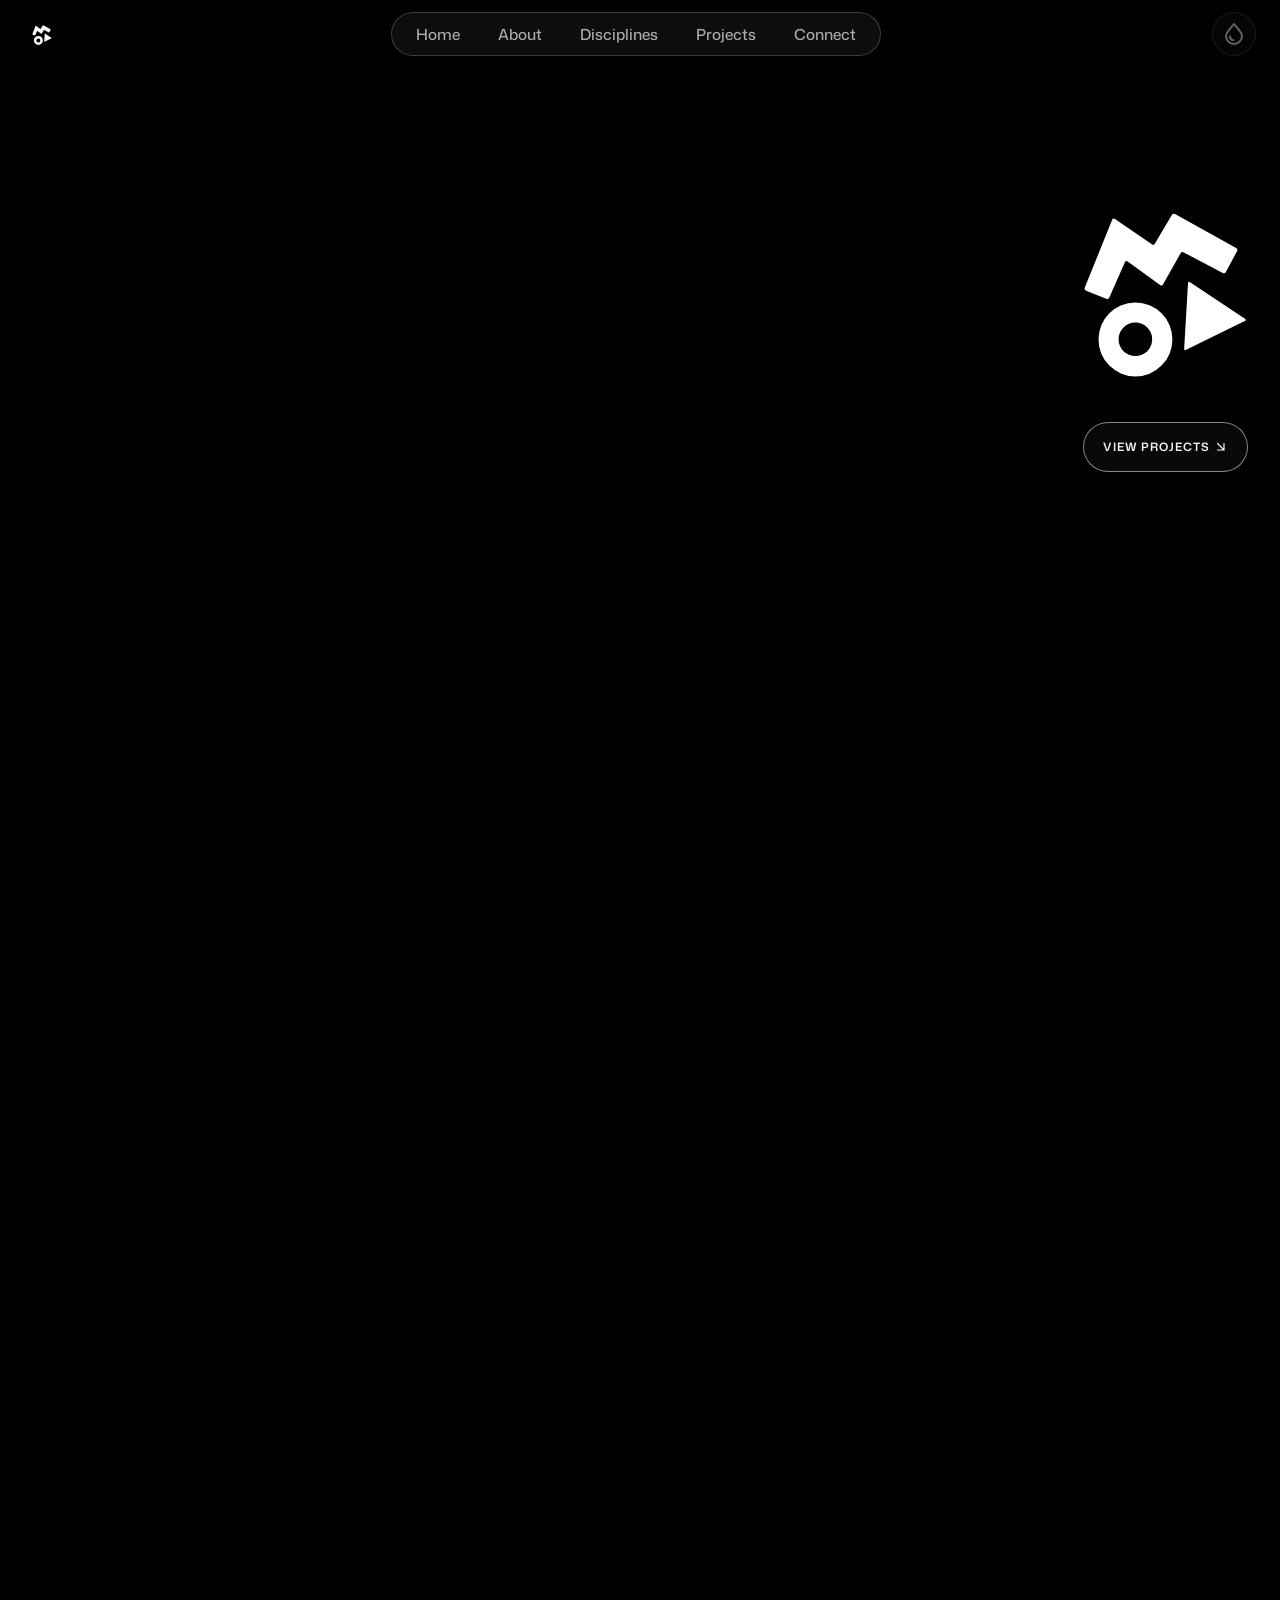
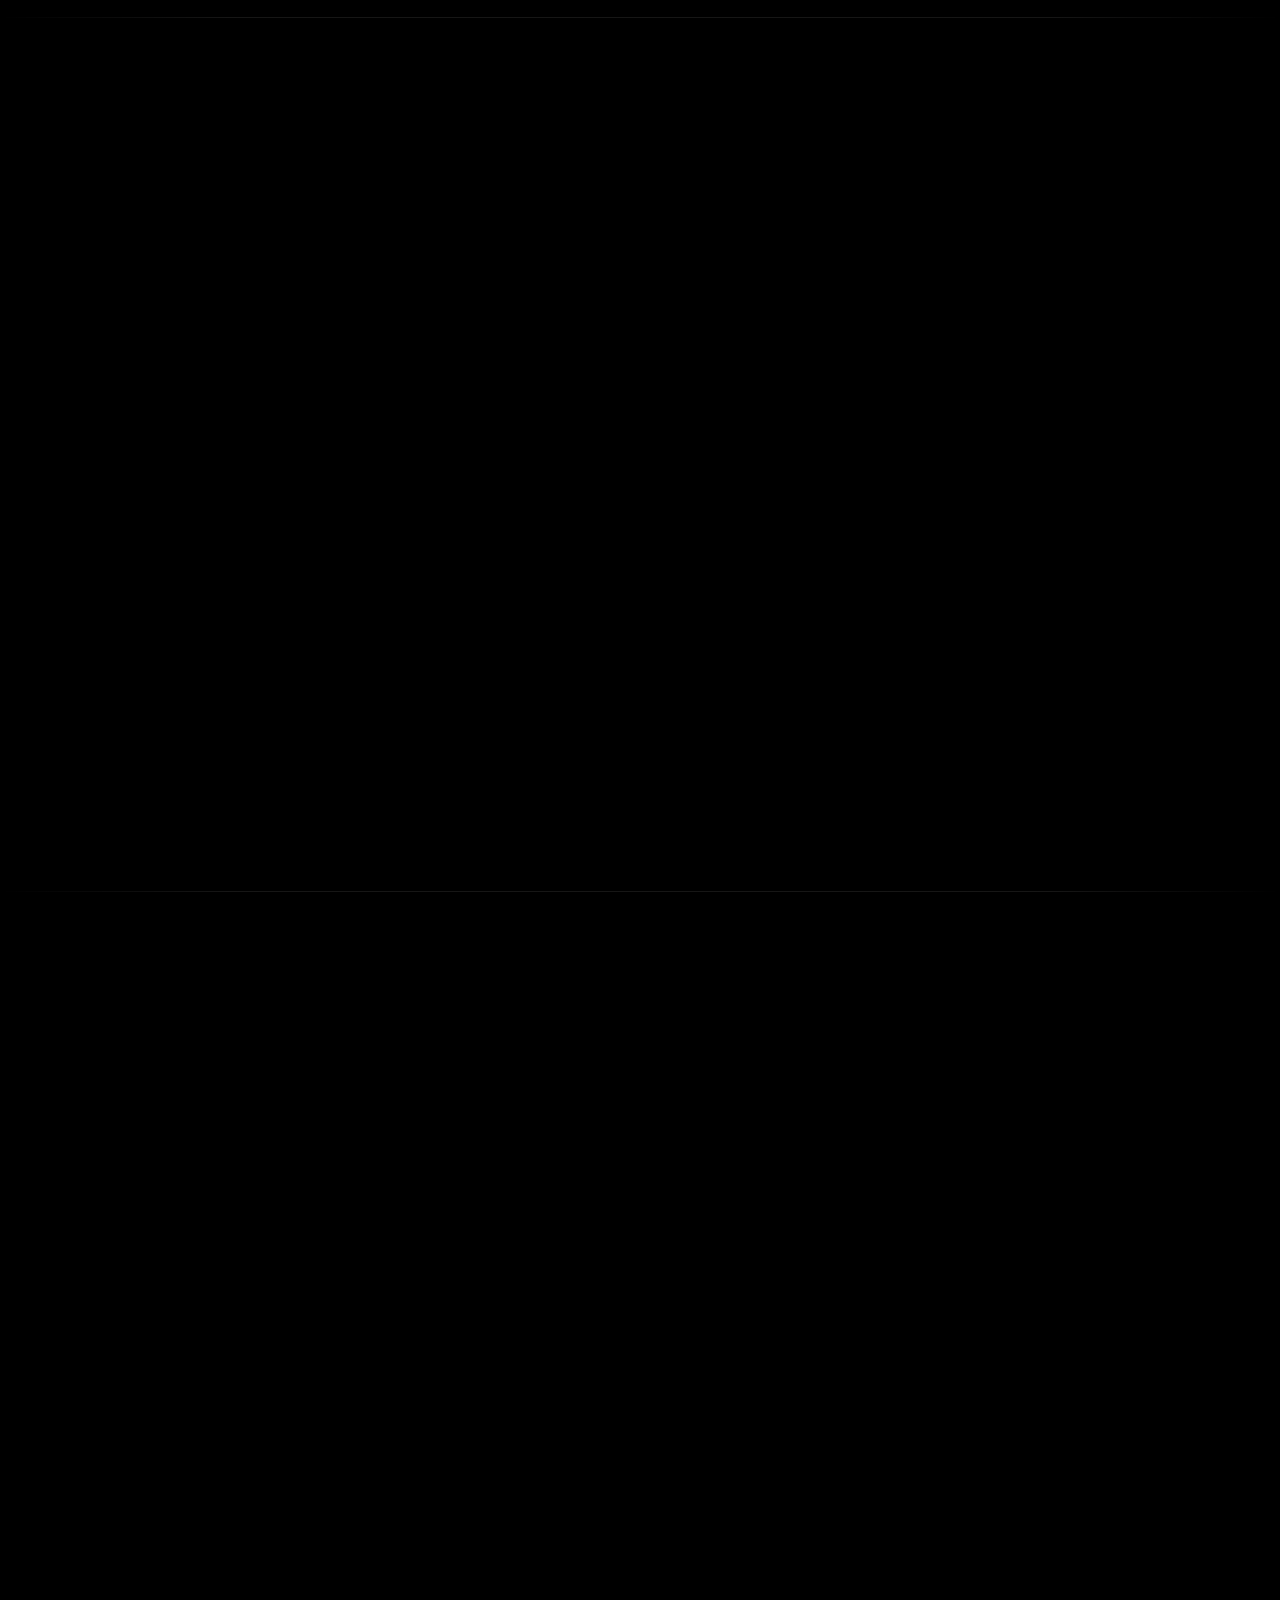
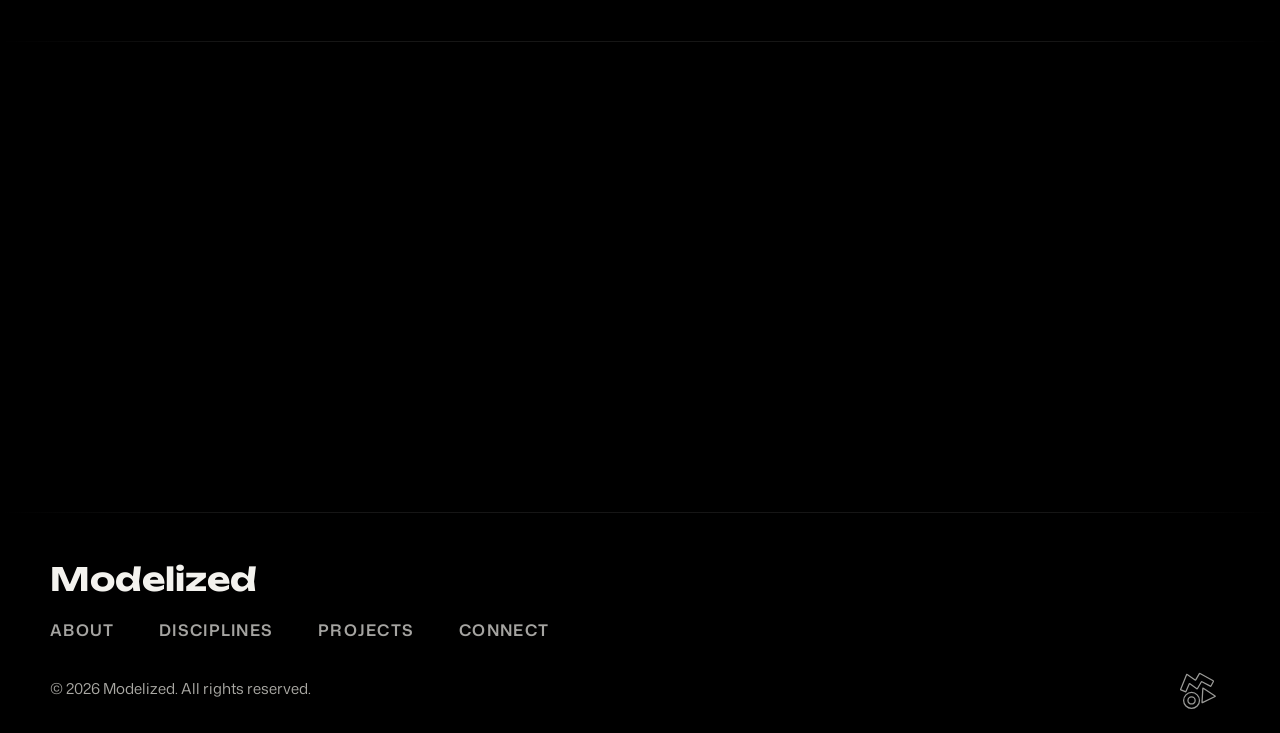
==== docs/index.html @ 6b8f40c3 "Unify glyph synthesis fill and halo into one continuous bloom" ====
<!DOCTYPE html>
<html lang="en">
<head>
  <meta charset="utf-8">
  <meta name="viewport" content="width=device-width, initial-scale=1, viewport-fit=cover">
  <title>Modelized</title>

  <link rel="preconnect" href="https://fonts.googleapis.com">
  <link rel="preconnect" href="https://fonts.gstatic.com" crossorigin>
  <link href="https://fonts.googleapis.com/css2?family=Anybody:wdth,wght@50..150,100..900&amp;family=Mona+Sans:wght@400;500;600;700&amp;family=Rock+Salt&amp;family=Unbounded:wght@500;700;800&amp;display=swap" rel="stylesheet">
  <link rel="stylesheet" href="assets/css/style.css?v=20261008k">
  <link rel="stylesheet" href="assets/css/components/sections.css?v=20261003h">
  <link rel="stylesheet" href="assets/css/components/typography.css?v=20261007e">
  <link rel="stylesheet" href="assets/css/components/glyph-story.css?v=20261012d">
  <link rel="stylesheet" href="assets/css/components/hero-material.css?v=20261007e">
  <link rel="stylesheet" href="assets/css/components/texture-control.css?v=20261012d">

  <link rel="icon" type="image/svg+xml" sizes="any" href="favicon.svg?v=20260828a">
  <link rel="icon" sizes="192x192" href="android-chrome-192x192.png">
  <link rel="icon" sizes="512x512" href="android-chrome-512x512.png">
  <link rel="apple-touch-icon" href="apple-touch-icon.png">
  <link rel="mask-icon" href="pinned-tab.svg?v=20260828a" color="#000000">

  <meta name="theme-color" content="#000000">
  <meta name="color-scheme" content="dark">
  <meta name="apple-mobile-web-app-status-bar-style" content="black-translucent">

  <meta property="og:type" content="website">
  <meta property="og:site_name" content="Modelized">
  <meta property="og:title" content="Modelized">
  <meta property="og:description" content="Shape the Unseen.">
  <meta property="og:url" content="https://modelized.github.io/">

  <script>document.documentElement.classList.add('js', 'site-boot-pending');</script>
</head>
<body class="page-home" data-base=".">
  <div class="site-loader" data-site-loader aria-hidden="true">
    <div class="site-loader__content" role="status" aria-label="Loading Modelized">
      <svg class="site-loader__logo" viewBox="0 0 512 512" aria-hidden="true" focusable="false">
        <g fill="currentColor">
          <path d="M359.89 231.47 379.11 195.53Q381 192 377.5 190.06L272.5 131.94Q269 130 266.97 133.45L238.03 182.55Q236 186 232.7 183.74L169.3 140.26Q166 138 164.5 141.71L117.5 258.29Q116 262 119.71 263.5L154.29 277.5Q158 279 159.61 275.34L186.39 214.66Q188 211 191.24 213.35L246.76 253.65Q250 256 251.97 252.52L282.03 199.48Q284 196 287.54 197.86L354.46 233.14Q358 235 359.89 231.47Z" />
          <path d="M392.67 311.79 298.33 249.21Q295 247 294.77 250.99L288.23 363.01Q288 367 291.59 365.24L392.41 315.76Q396 314 392.67 311.79Z" />
          <path fill-rule="evenodd" d="M204.504 283.956a63.484 63.484 0 1 0 0 126.968 63.484 63.484 0 0 0 0-126.968Zm-.118 34.274a28.855 28.855 0 1 1 0 57.71 28.855 28.855 0 0 1 0-57.71Z" />
        </g>
      </svg>
      <span class="stack-loading-spinner site-loader__spinner" aria-hidden="true"></span>
      <button class="site-loader__skip" type="button" data-site-loader-skip aria-label="Skip loading">
        <svg viewBox="0 0 32 32" aria-hidden="true" focusable="false">
          <path d="M8.4 9.15c-.72-.55-1.75-.03-1.75.88v11.94c0 .91 1.03 1.43 1.75.88l6.36-5.12c.55-.44.55-1.28 0-1.72L8.4 9.15Z" />
          <path d="M17.2 9.15c-.72-.55-1.75-.03-1.75.88v11.94c0 .91 1.03 1.43 1.75.88l6.36-5.12c.55-.44.55-1.28 0-1.72L17.2 9.15Z" />
        </svg>
      </button>
    </div>
  </div>
  <div class="nav-menu-blur" aria-hidden="true"></div>
  <header class="site-nav" aria-label="Primary">
    <div class="nav-backdrop" aria-hidden="true"></div>
    <div class="nav-shell">
      <div id="nav-slot"></div>
    </div>
    <div class="mobile-menu-wordmark-wrap" aria-hidden="true">
      <div class="mobile-menu-wordmark" aria-hidden="true">MODELIZED</div>
    </div>
  </header>

  <main id="top" class="page-wrap">
    <section id="hero" class="section hero" data-section="hero">
      <div class="container hero-layout">
        <div class="hero-stage">
          <div class="hero-intro" aria-hidden="true">
            <div class="hero-intro-grid">
              <span class="hero-fit-cell hero-intro-cell hero-intro-cell--shape">
                <span class="hero-fit-word hero-metal hero-metal--papaya">SHAPE</span>
              </span>
              <span class="hero-fit-cell hero-intro-cell hero-intro-cell--the">
                <span class="hero-fit-word hero-metal hero-metal--silver">THE</span>
              </span>
              <span class="hero-fit-cell hero-intro-cell hero-intro-cell--unseen">
                <span class="hero-fit-word hero-metal hero-metal--silver">UNSEEN</span>
              </span>
            </div>
          </div>

          <div class="hero-brand-lockup">
            <h1 class="hero-modelized" aria-label="Modelized">
              <span class="hero-fit-cell hero-modelized-cell hero-modelized-cell--model" aria-hidden="true">
                <span class="hero-fit-word hero-metal hero-metal--papaya">MODE</span>
              </span>
              <span class="hero-fit-cell hero-modelized-cell hero-modelized-cell--ized" aria-hidden="true">
                <span class="hero-fit-word hero-metal hero-metal--papaya">LIZED</span>
              </span>
            </h1>

            <div class="hero-home-side">
              <div class="hero-home-meta-action">
                <p class="hero-home-meta" aria-label="Portfolio">
                  <span class="hero-fit-cell hero-home-meta-cell" aria-hidden="true">
                    <span class="hero-fit-word hero-metal hero-metal--silver">PORTFOLIO</span>
                  </span>
                </p>
                <div class="hero-home-year-action">
                  <span class="hero-fit-cell hero-home-year-cell hero-home-year-cell--mobile" aria-label="2026" data-year-label>
                    <span class="hero-fit-word hero-metal hero-metal--silver" data-year>2026</span>
                  </span>
                  <span class="hero-home-year-stack" aria-label="2026" data-year-label>
                    <span class="hero-fit-cell hero-home-year-part" aria-hidden="true">
                      <span class="hero-fit-word hero-metal hero-metal--silver" data-year-prefix>20</span>
                    </span>
                    <span class="hero-fit-cell hero-home-year-part" aria-hidden="true">
                      <span class="hero-fit-word hero-metal hero-metal--silver" data-year-suffix>26</span>
                    </span>
                  </span>
                  <div class="hero-project-action-stack">
                    <button class="hero-project-logo-frame" type="button" aria-label="Explore the Modelized glyph" aria-controls="glyph-story" aria-expanded="false" disabled>
                      <img class="hero-project-logo" src="assets/img/logo.svg" alt="">
                    </button>
                    <a class="button button--neutral hero-project-link" href="#projects" aria-label="View Projects">
                      <span class="hero-project-link__content">
                        <span class="hero-project-link__label hero-project-link__label--full">View Projects</span>
                        <span class="hero-project-link__label hero-project-link__label--stacked">View<br>Projects</span>
                        <span class="hero-project-link__label hero-project-link__label--compact">View</span>
                        <svg class="hero-project-link__icon" aria-hidden="true" viewBox="0 0 24 24" fill="none">
                          <path d="M7 7 17 17M17 7v10H7" />
                        </svg>
                      </span>
                    </a>
                  </div>
                </div>
              </div>

              <p class="hero-manifesto" aria-label="Shape the unseen">
                <span class="hero-fit-cell hero-manifesto-cell hero-manifesto-cell--shape" aria-hidden="true">
                  <span class="hero-fit-word hero-metal hero-metal--silver">SHAPE</span>
                </span>
                <span class="hero-fit-cell hero-manifesto-cell hero-manifesto-cell--unseen" aria-hidden="true">
                  <span class="hero-fit-word hero-metal hero-metal--silver">THE UNSEEN</span>
                </span>
              </p>
            </div>
          </div>

        </div>
      </div>
    </section>
    <section id="about" class="section about" data-section="about">
      <div class="container">
        <div class="section-head reveal" data-reveal>
          <p class="eyebrow">About</p>
          <h2 class="about-creator-title" aria-label="Jason Lee, The Creator Behind Modelized">
            <span class="about-creator-prefix section-metal section-metal--silver" aria-hidden="true">Jason Lee, The</span>
            <span class="about-creator-roller" aria-hidden="true">
              <span class="about-creator-viewport">
                <span class="about-creator-track">
                  <span class="about-creator-word" data-word="Developer"><span class="about-creator-glyph tagline-script section-metal section-metal--papaya">Developer</span></span>
                  <span class="about-creator-word" data-word="Engineer"><span class="about-creator-glyph tagline-script section-metal section-metal--papaya">Engineer</span></span>
                  <span class="about-creator-word" data-word="Designer"><span class="about-creator-glyph tagline-script section-metal section-metal--papaya">Designer</span></span>
                  <span class="about-creator-word" data-word="Artist"><span class="about-creator-glyph tagline-script section-metal section-metal--papaya">Artist</span></span>
                  <span class="about-creator-word" data-word="Researcher"><span class="about-creator-glyph tagline-script section-metal section-metal--papaya">Researcher</span></span>
                  <span class="about-creator-word about-creator-word--final" data-word="Creator"><span class="about-creator-glyph tagline-script section-metal section-metal--papaya">Creator</span></span>
                </span>
              </span>
            </span>
            <span class="about-creator-suffix section-metal section-metal--silver" aria-hidden="true">Behind Modelized</span>
          </h2>
        </div>
        <div class="about-copy reveal" data-reveal>
          <h3 class="about-copy__title">The most powerful ideas begin formless — I shape them.</h3>
          <p>My work lies in translation, though rarely in just one sense of the word. Signals become information, patterns become systems, and abstract ideas take on forms that can be built or experienced. I am drawn to things that are difficult to see clearly at first. I want to understand what is happening underneath, decide what matters, and shape that understanding into something useful.</p>
          <div class="about-copy__details" id="about-details">
            <section class="about-copy__section">
              <h3 class="about-copy__title">WHAT I STUDY.</h3>
              <p>My current research is centered mainly on biology and computer science. I am especially interested in neural signaling, bioelectrical information, genetics, stem-cell differentiation, tissue regeneration, and the way living systems change under different conditions. What interests me most is the point where those mechanisms can become technology: how biological responses can be measured, how signals produced by the body can be read and used, and how computation can help build systems that support or restore human function. In the long term, I hope to work on biotechnology that connects a precise understanding of the body with technology people can actually use.</p>
            </section>
            <section class="about-copy__section">
              <h3 class="about-copy__title">HOW I USE COMPUTATION.</h3>
              <p>Computer science is both a field I care about on its own and a way of approaching biological questions differently. I built software that analyzes patterns of inheritance from pedigree data. To make it work, I defined the conditions each mode of inheritance had to satisfy within a family. The program narrows the possible genotypes for each person based on family relationships and determines which patterns fit the pedigree. That project reflects a broader instinct in how I work. When information is there but difficult to make sense of, I want to make it clear enough to work with.</p>
            </section>
            <section class="about-copy__section">
              <h3 class="about-copy__title">BEYOND ONE FIELD.</h3>
              <p>But I do not want my work to be defined by two disciplines alone. When a problem takes me beyond what I already know, I would spend the time learning enough of an unfamiliar field to understand the problem properly, then bring that knowledge back into the work. That has led me into product design, artificial intelligence, language, visual art, music, and other areas that may not belong to my main research fields. Each gives me another way to understand and shape an idea.</p>
            </section>
            <section class="about-copy__section">
              <h3 class="about-copy__title">HOW THINGS FEEL.</h3>
              <p>That also changes how I build. I care about whether a system works, but also about how it looks, sounds, feels, and communicates. Visual work has taught me to pay attention to composition, proportion, color, and the relationship between individual elements. Music has taught me to listen for structure, rhythm, tone, and the way small changes can redirect an entire piece. Those instincts carry into the interfaces and products I design just as much as they do into creative work.</p>
            </section>
            <section class="about-copy__section">
              <h3 class="about-copy__title">TECHNOLOGY &amp; CONTROL.</h3>
              <p>I also care about how technology becomes part of everyday life. In my work on generative AI and privacy, I have thought about where convenience should end and unnecessary disclosure begins, and how much control people should keep over their own information. I am interested in systems that leave that control with the user: processing locally when possible, using the cloud selectively when necessary, and sharing only what a task actually requires.</p>
            </section>
            <section class="about-copy__section">
              <h3 class="about-copy__title">HOW I WORK.</h3>
              <p>I tend to learn by staying with a problem: building, testing, revising, and returning to the parts that still do not make sense. I value depth in a field, but I also value the flexibility to move across fields. Sometimes the better answer is somewhere beyond what I already know, and I am willing to go learn enough to find it. Modelized is a record of that process — the work I have completed, the questions I am still pursuing, and the ideas I have yet to shape.</p>
            </section>
          </div>
          <button class="button button--neutral about-copy__toggle" type="button" aria-expanded="false" aria-controls="about-details" hidden>
            <span data-about-toggle-label>Show more</span>
            <svg viewBox="0 0 24 24" aria-hidden="true" focusable="false"><path d="m6 9 6 6 6-6"></path></svg>
          </button>
        </div>
      </div>
    </section>

    <section id="disciplines" class="section disciplines" data-section="disciplines">
      <div class="container">
        <div class="section-head reveal" data-reveal>
          <p class="eyebrow">Disciplines</p>
          <h2><span class="tagline-script section-metal section-metal--papaya">Smooth Operator</span> <span class="section-metal section-metal--silver">Across The Entire Stack</span></h2>
        </div>

        <div class="discipline-stack-shell reveal" data-reveal>
          <div class="discipline-stack-bleed">
            <div class="stack-loading-overlay" aria-hidden="true">
              <div class="stack-loading-spinner"></div>
            </div>
            <div class="discipline-stack-stage">
              <div id="discipline-stack" class="discipline-stack-viewport" aria-live="polite" aria-label="Core disciplines cards"></div>
            </div>
          </div>
        </div>
      </div>
    </section>

    <template id="discipline-card-template">
      <article class="discipline-stack-card" aria-hidden="true">
        <div class="discipline-stack-card__surface">
          <div class="discipline-stack-card__layout">
            <div class="discipline-stack-card__header">
              <h3 class="discipline-stack-card__title"></h3>
            </div>
            <p class="discipline-stack-card__body"></p>
            <div class="discipline-stack-card__arsenal" hidden></div>
          </div>
        </div>
      </article>
    </template>

    <section id="projects" class="section projects" data-section="projects">
      <div class="container">
        <div class="section-head reveal" data-reveal>
          <p class="eyebrow">Projects</p>
          <h2><span class="tagline-script section-metal section-metal--papaya">Live</span> <span class="section-metal section-metal--silver">Modules</span></h2>
        </div>

        <div class="discipline-stack-shell project-stack-shell reveal" data-reveal>
          <div class="discipline-stack-bleed">
            <div class="stack-loading-overlay" aria-hidden="true">
              <div class="stack-loading-spinner"></div>
            </div>
            <div class="discipline-stack-stage project-stack-stage">
              <div id="project-stack" class="discipline-stack-viewport project-stack-viewport" aria-live="polite" aria-label="Current project cards"></div>
            </div>
          </div>
        </div>
      </div>
    </section>

    <template id="project-card-template">
      <article class="discipline-stack-card project-stack-card" aria-hidden="true">
        <div class="discipline-stack-card__surface project-stack-card__surface">
          <div class="project-stack-card__layout">
            <div class="project-stack-card__content">
              <div class="discipline-stack-card__header project-stack-card__header">
                <div class="project-stack-card__header-row">
                  <div class="project-stack-card__heading">
                    <img class="project-stack-card__icon" src="" alt="" loading="lazy" decoding="async" hidden>
                    <div class="project-stack-card__name">
                      <h3 class="discipline-stack-card__title project-stack-card__title"></h3>
                      <span class="project-stack-card__year"></span>
                    </div>
                  </div>
                  <a class="project-stack-card__link" href="#" target="_blank" rel="noopener noreferrer" aria-label="Open project" hidden>
                    <svg viewBox="0 0 24 24" aria-hidden="true" focusable="false">
                      <path d="M14 5h5v5"></path>
                      <path d="M10 14 19 5"></path>
                      <path d="M19 14v3a2 2 0 0 1-2 2H7a2 2 0 0 1-2-2V7a2 2 0 0 1 2-2h3"></path>
                    </svg>
                  </a>
                </div>
              </div>
              <p class="discipline-stack-card__body project-stack-card__body"></p>
              <div class="discipline-stack-card__arsenal project-stack-card__categories" hidden></div>
            </div>
            <div class="project-stack-card__media" hidden>
              <img class="project-stack-card__image" src="" alt="" loading="lazy" decoding="async">
            </div>
          </div>
        </div>
      </article>
    </template>

    <section id="connect" class="section connect" data-section="connect">
      <div class="container">
        <div class="section-head reveal" data-reveal>
          <p class="eyebrow">Connect</p>
          <h2><span class="section-metal section-metal--silver">A</span> <span class="tagline-script section-metal section-metal--papaya">Closer Look</span> <span class="section-metal section-metal--silver">At The Path</span></h2>
        </div>
        <div class="connect-grid reveal" data-reveal>
          <a class="connect-card" href="https://www.discord.com/users/708494927096578119" target="_blank" rel="noopener noreferrer" aria-label="Open Discord profile">
            <span class="connect-card__icon" aria-hidden="true">
              <img src="https://cdn.jsdelivr.net/npm/simple-icons@v11/icons/discord.svg" alt="" loading="lazy" decoding="async" referrerpolicy="no-referrer">
            </span>
            <span class="connect-card__copy">
              <span class="connect-card__title">Discord</span>
              <span class="connect-card__meta">Get in touch or drop a message.</span>
            </span>
          </a>
          <a class="connect-card" href="https://github.com/Modelized" target="_blank" rel="noopener noreferrer" aria-label="Open GitHub profile">
            <span class="connect-card__icon" aria-hidden="true">
              <img src="https://cdn.jsdelivr.net/npm/simple-icons@v11/icons/github.svg" alt="" loading="lazy" decoding="async" referrerpolicy="no-referrer">
            </span>
            <span class="connect-card__copy">
              <span class="connect-card__title">GitHub</span>
              <span class="connect-card__meta">Behind the scenes of every project.</span>
            </span>
          </a>
        </div>
      </div>
    </section>
  </main>

  <div class="glyph-story" id="glyph-story" role="dialog" aria-modal="true" aria-labelledby="glyph-story-title" aria-hidden="true" tabindex="-1" hidden inert>
    <button class="glyph-story__control" type="button" data-glyph-control aria-label="Close glyph story">
      <svg class="glyph-story__control-icon" viewBox="0 0 32 32" aria-hidden="true">
        <path class="glyph-story__control-close" d="M6.5 6.5 25.5 25.5M25.5 6.5 6.5 25.5" />
        <path class="glyph-story__control-back" d="M13.8 9.4 7.2 16l6.6 6.6M7.8 16h18" />
      </svg>
    </button>

    <div class="glyph-story__stage">
      <div class="glyph-story__visual" data-glyph-visual>

        <div class="glyph-story__rail" data-glyph-rail aria-label="Modelized glyph pieces">
          <div class="glyph-story__mark" data-glyph-mark>
            <button class="glyph-piece glyph-piece--m" type="button" data-glyph-piece="m" aria-label="Explore M, The Formless" aria-pressed="false">
              <span class="glyph-piece__motion">
                <span class="glyph-piece__float">
                  <span class="glyph-piece__form">
                    <span class="glyph-piece__glow" aria-hidden="true">
                      <svg viewBox="108 122 281 165" focusable="false"><path class="glyph-piece__outline" d="M359.89 231.47 379.11 195.53Q381 192 377.5 190.06L272.5 131.94Q269 130 266.97 133.45L238.03 182.55Q236 186 232.7 183.74L169.3 140.26Q166 138 164.5 141.71L117.5 258.29Q116 262 119.71 263.5L154.29 277.5Q158 279 159.61 275.34L186.39 214.66Q188 211 191.24 213.35L246.76 253.65Q250 256 251.97 252.52L282.03 199.48Q284 196 287.54 197.86L354.46 233.14Q358 235 359.89 231.47Z" /></svg>
                    </span>
                    <svg class="glyph-piece__art" viewBox="108 122 281 165" aria-hidden="true" focusable="false">
                      <path class="glyph-piece__fill" d="M359.89 231.47 379.11 195.53Q381 192 377.5 190.06L272.5 131.94Q269 130 266.97 133.45L238.03 182.55Q236 186 232.7 183.74L169.3 140.26Q166 138 164.5 141.71L117.5 258.29Q116 262 119.71 263.5L154.29 277.5Q158 279 159.61 275.34L186.39 214.66Q188 211 191.24 213.35L246.76 253.65Q250 256 251.97 252.52L282.03 199.48Q284 196 287.54 197.86L354.46 233.14Q358 235 359.89 231.47Z" />
                      <path class="glyph-piece__outline" d="M359.89 231.47 379.11 195.53Q381 192 377.5 190.06L272.5 131.94Q269 130 266.97 133.45L238.03 182.55Q236 186 232.7 183.74L169.3 140.26Q166 138 164.5 141.71L117.5 258.29Q116 262 119.71 263.5L154.29 277.5Q158 279 159.61 275.34L186.39 214.66Q188 211 191.24 213.35L246.76 253.65Q250 256 251.97 252.52L282.03 199.48Q284 196 287.54 197.86L354.46 233.14Q358 235 359.89 231.47Z" />
                    </svg>
                  </span>
                </span>
              </span>
            </button>

            <button class="glyph-piece glyph-piece--o" type="button" data-glyph-piece="o" aria-label="Explore O, The Aperture" aria-pressed="false">
              <span class="glyph-piece__motion">
                <span class="glyph-piece__float">
                  <span class="glyph-piece__form">
                    <span class="glyph-piece__glow" aria-hidden="true">
                      <svg viewBox="133 276 143 143" focusable="false">
                        <path class="glyph-piece__outline" d="M204.504 283.956a63.484 63.484 0 1 0 0 126.968 63.484 63.484 0 0 0 0-126.968Z" />
                        <path class="glyph-piece__outline" d="M204.386 318.23a28.855 28.855 0 1 1 0 57.71 28.855 28.855 0 0 1 0-57.71Z" />
                      </svg>
                    </span>
                    <svg class="glyph-piece__art" viewBox="133 276 143 143" aria-hidden="true" focusable="false">
                      <path class="glyph-piece__fill" fill-rule="evenodd" d="M204.504 283.956a63.484 63.484 0 1 0 0 126.968 63.484 63.484 0 0 0 0-126.968Zm-.118 34.274a28.855 28.855 0 1 1 0 57.71 28.855 28.855 0 0 1 0-57.71Z" />
                      <path class="glyph-piece__outline" d="M204.504 283.956a63.484 63.484 0 1 0 0 126.968 63.484 63.484 0 0 0 0-126.968Z" />
                      <path class="glyph-piece__outline" d="M204.386 318.23a28.855 28.855 0 1 1 0 57.71 28.855 28.855 0 0 1 0-57.71Z" />
                    </svg>
                  </span>
                </span>
              </span>
            </button>

            <button class="glyph-piece glyph-piece--d" type="button" data-glyph-piece="d" aria-label="Explore D, The Structure" aria-pressed="false">
              <span class="glyph-piece__motion">
                <span class="glyph-piece__float">
                  <span class="glyph-piece__form">
                    <span class="glyph-piece__glow" aria-hidden="true">
                      <svg viewBox="280 240 120 132" focusable="false"><path class="glyph-piece__outline" d="M392.67 311.79 298.33 249.21Q295 247 294.77 250.99L288.23 363.01Q288 367 291.59 365.24L392.41 315.76Q396 314 392.67 311.79Z" /></svg>
                    </span>
                    <svg class="glyph-piece__art" viewBox="280 240 120 132" aria-hidden="true" focusable="false">
                      <path class="glyph-piece__fill" d="M392.67 311.79 298.33 249.21Q295 247 294.77 250.99L288.23 363.01Q288 367 291.59 365.24L392.41 315.76Q396 314 392.67 311.79Z" />
                      <path class="glyph-piece__outline" d="M392.67 311.79 298.33 249.21Q295 247 294.77 250.99L288.23 363.01Q288 367 291.59 365.24L392.41 315.76Q396 314 392.67 311.79Z" />
                    </svg>
                  </span>
                </span>
              </span>
            </button>
          </div>
        </div>

        <button class="glyph-story__edge glyph-story__edge--previous" type="button" data-glyph-previous aria-label="Previous glyph element"></button>
        <button class="glyph-story__edge glyph-story__edge--next" type="button" data-glyph-next aria-label="Next glyph element"></button>
      </div>

      <div class="glyph-story__copy">
        <header class="glyph-story__header">
          <p class="glyph-story__eyebrow">About the Logo</p>
          <h2 id="glyph-story-title">Anatomy of the Modelized Glyph</h2>
        </header>

        <div class="glyph-story__details" aria-live="polite">
          <div class="glyph-story__panel-deck">
            <article class="glyph-story__panel" data-glyph-panel="m" aria-hidden="true">
              <h3><span>The</span><span>Formless</span></h3>
              <p>Every idea begins without a fixed shape.<br>It’s a raw possibility before a direction is chosen.</p>
            </article>
            <article class="glyph-story__panel" data-glyph-panel="o" aria-hidden="true">
              <h3><span>The</span><span>Aperture</span></h3>
              <p>Focus narrows possibility into direction.<br>What matters begins to take shape.</p>
            </article>
            <article class="glyph-story__panel" data-glyph-panel="d" aria-hidden="true">
              <h3><span>The</span><span>Structure</span></h3>
              <p>Direction becomes form through iteration.<br>What was unseen becomes something that can be built.</p>
            </article>
          </div>

          <div class="glyph-story__progress" aria-label="Exploration progress">
            <span data-glyph-progress="m" aria-label="The Formless not explored"></span>
            <span data-glyph-progress="o" aria-label="The Aperture not explored"></span>
            <span data-glyph-progress="d" aria-label="The Structure not explored"></span>
          </div>
          <div class="glyph-story__finish-slot">
            <button class="button glyph-story__finish" type="button" data-glyph-finish>Finish Exploring</button>
          </div>
        </div>

        <section class="glyph-story__epilogue" aria-hidden="true">
          <p class="glyph-story__epilogue-index">One Whole</p>
          <h3>The Modelized Glyph</h3>
          <p>Three distinct parts form one whole. Together, they carry an idea from possibility through focus into form. The glyph turns that process into a single mark. It visually expresses the principle behind Modelized: The most powerful ideas begin formless — I shape them.</p>
          <button class="button glyph-story__close" type="button" data-glyph-close>Close</button>
        </section>
      </div>
    </div>
  </div>

  <div id="footer-slot"></div>

  <script type="module" src="assets/js/shell.js?v=20261012d"></script>
  <script type="module" src="assets/js/glyph-story.js?v=20261012d"></script>
</body>
</html>
---- docs/assets/css/style.css ----
/* Base */
:root {
  --container: 1180px;
  --text: #f3f2ee;
  --muted: #aaa9a4;
  --line: rgba(243, 242, 238, 0.1);
  --button-outline-color: rgba(243, 242, 238, 0.54);

  --nav-pill-height-mobile: 56px;
  --nav-pill-height-desktop: 44px;
  --nav-icon-size: var(--nav-pill-height-desktop);
  --nav-shadow: 0 0 28px -14px rgba(0, 0, 0, 0.24);
  --nav-surface: rgba(24, 24, 27, 0.54);
  --nav-border: #ffffff33;
  --nav-text: rgba(232, 233, 236, 1);
  --nav-text-dim: rgba(232, 233, 236, 0.72);
  --nav-press-bg: rgba(255, 255, 255, 0.06);

  --menu-thumb-bg-default: rgba(255, 255, 255, 0.16);
  --menu-thumb-bg-press: rgba(255, 255, 255, 0.24);
  --accent-orange: #ff9d4d;
  --card-surface: #050505;
  --card-edge: rgba(243, 242, 238, 0.2);
  --card-accent-soft: rgba(255, 159, 85, 0.11);
  --card-hover-scale: 1.016;
  --card-hover-duration: 620ms;
  --card-accent-duration: 460ms;
  --card-hover-ease: cubic-bezier(0.16, 1, 0.3, 1);
  --card-outline-width: 1px;
  --card-black-metal-gradient: linear-gradient(
    90deg,
    #020202 0%,
    #050505 15%,
    #0b0b0b 30%,
    #050505 44%,
    #010101 57%,
    #070707 71%,
    #0d0d0d 86%,
    #020202 100%
  );
  --nav-backdrop: linear-gradient(
    to bottom,
    rgba(0, 0, 0, 0.46) 0%,
    rgba(0, 0, 0, 0.28) 55%,
    rgba(0, 0, 0, 0) 100%
  );
  --nav-backdrop-h-mobile: calc(
    env(safe-area-inset-top, 0px) + 12px + var(--nav-pill-height-mobile) + 18px
  );
  --nav-backdrop-h-desktop: calc(
    env(safe-area-inset-top, 0px) + 12px + var(--nav-pill-height-desktop) + 18px
  );
  --heading-font: "Unbounded", "Arial", sans-serif;
  --body-font: "Mona Sans", "Segoe UI", sans-serif;
  --mobile-row-inline: clamp(52px, 11.8vw, 60px);
  --mobile-menu-inline: clamp(36px, 8.4vw, 46px);
  --page-inline-gutter: clamp(2.4rem, 5vw, 6rem);
  --page-top-offset: calc(
    env(safe-area-inset-top, 0px) + 12px + var(--nav-pill-height-desktop) + 28px
  );
}

* {
  box-sizing: border-box;
}

html {
  scroll-behavior: smooth;
  -webkit-text-size-adjust: 100%;
  background: #000000;
  color-scheme: dark;
}

body {
  margin: 0;
  min-height: 100vh;
  min-height: 100svh;
  padding: 0;
  position: relative;
  font-family: var(--body-font);
  color: var(--text);
  background: #000000;
  overflow-x: hidden;
}

body.no-scroll {
  overflow: hidden;
}

html.site-boot-pending body {
  overflow: hidden;
}

html.site-boot-pending .nav-menu-blur,
html.site-boot-pending .site-nav,
html.site-boot-pending .page-wrap,
html.site-boot-pending #footer-slot {
  opacity: 0 !important;
  pointer-events: none !important;
}

.site-loader {
  position: fixed;
  inset: 0;
  z-index: 2000;
  display: grid;
  place-items: center;
  min-height: 100vh;
  min-height: 100svh;
  padding: max(env(safe-area-inset-top, 0px), 1.5rem) max(env(safe-area-inset-right, 0px), 1.5rem)
    max(env(safe-area-inset-bottom, 0px), 1.5rem) max(env(safe-area-inset-left, 0px), 1.5rem);
  color: var(--text);
  background: transparent;
  opacity: 0;
  visibility: hidden;
  pointer-events: none;
  transition:
    opacity 420ms cubic-bezier(0.22, 1, 0.36, 1),
    visibility 0s linear 420ms;
}

html.site-loader-visible .site-loader {
  opacity: 1;
  visibility: visible;
  transition-delay: 0s, 0s;
}

html.site-loader-releasing .site-loader {
  opacity: 0;
}

.site-loader__content {
  position: relative;
  display: flex;
  flex-direction: column;
  align-items: center;
  justify-content: center;
  gap: clamp(0.82rem, 2.4vw, 1.1rem);
}

.site-loader__logo {
  display: block;
  width: clamp(3.5rem, 8vw, 4.35rem);
  height: auto;
  overflow: visible;
}

.site-loader__spinner.stack-loading-spinner {
  width: clamp(1.55rem, 3.4vw, 1.9rem);
  -webkit-mask: radial-gradient(farthest-side, transparent calc(100% - 3px), #000 calc(100% - 2px));
  mask: radial-gradient(farthest-side, transparent calc(100% - 3px), #000 calc(100% - 2px));
}

.site-loader__skip {
  position: fixed;
  top: auto;
  bottom: max(calc(env(safe-area-inset-bottom, 0px) + 1.75rem), 6vh);
  bottom: max(calc(env(safe-area-inset-bottom, 0px) + 1.75rem), 6svh);
  left: 50%;
  display: grid;
  place-items: center;
  width: clamp(2.2rem, 4.4vw, 2.5rem);
  aspect-ratio: 1;
  padding: 0;
  border: 1.5px solid rgba(243, 242, 238, 0.58);
  border-radius: 999px;
  color: rgba(243, 242, 238, 0.72);
  background: rgba(255, 255, 255, 0.025);
  opacity: 0;
  visibility: hidden;
  pointer-events: none;
  transform: translate(-50%, 7px);
  transition:
    opacity 440ms cubic-bezier(0.22, 1, 0.36, 1),
    transform 560ms cubic-bezier(0.22, 1, 0.36, 1),
    color 220ms ease,
    border-color 220ms ease,
    background-color 220ms ease,
    visibility 0s linear 440ms;
  -webkit-tap-highlight-color: transparent;
}

html.site-loader-skippable .site-loader__skip {
  opacity: 0.78;
  visibility: visible;
  pointer-events: auto;
  transform: translate(-50%, 0);
  transition-delay: 0s;
}

.site-loader__skip svg {
  width: clamp(1.42rem, 2.9vw, 1.62rem);
  height: clamp(1.42rem, 2.9vw, 1.62rem);
  overflow: visible;
  transform: translateX(0.65px);
}

.site-loader__skip path {
  fill: currentColor;
}

@media (hover: hover) and (pointer: fine) {
  .site-loader__skip:hover {
    color: rgba(255, 255, 255, 0.96);
    border-color: rgba(255, 255, 255, 0.9);
    background: rgba(255, 255, 255, 0.09);
  }
}

.site-loader__skip:active {
  color: rgba(255, 255, 255, 0.92);
  border-color: rgba(255, 255, 255, 0.86);
  background: rgba(255, 255, 255, 0.13);
  transform: translate(-50%, 0) scale(0.94);
}

a {
  color: inherit;
}

.page-wrap,
.site-footer {
  position: relative;
  z-index: 1;
}

.site-nav {
  transition:
    opacity 920ms cubic-bezier(0.22, 1, 0.36, 1),
    transform 1080ms cubic-bezier(0.16, 1, 0.3, 1);
  position: relative;
  inset: auto;
  z-index: 900;
  pointer-events: none;
}

.site-nav > * {
  pointer-events: auto;
}

/* Nav backdrop */
.nav-backdrop {
  position: fixed;
  top: 0;
  left: 0;
  right: 0;
  height: var(--nav-backdrop-h-mobile);
  background: var(--nav-backdrop);
  z-index: 1;
  pointer-events: none;
  opacity: 0;
  transition: opacity 0.22s ease;
  will-change: opacity;
  transform: translateZ(0);
  -webkit-transform: translateZ(0);
}

@media (width > 900px) {
  .nav-backdrop {
    height: var(--nav-backdrop-h-desktop);
  }
}

.nav-backdrop.is-visible {
  opacity: 1;
}

.nav-shell {
  position: relative;
  z-index: 3;
}

.nav-menu-blur {
  display: none;
}

.mobile-menu-wordmark-wrap {
  position: fixed;
  inset: 0;
  z-index: 2;
  pointer-events: none;
}

.mobile-menu-wordmark {
  display: none;
}

.page-wrap {
  padding-top: var(--page-top-offset);
  position: relative;
  z-index: 1;
  animation:
    hero-metal-model-stream var(--metal-duration) linear infinite,
    hero-metal-story-stream var(--metal-duration) linear infinite;
}

.container {
  width: min(var(--container), calc(100% - 3.25rem));
  margin: 0 auto;
}

.section:not(.hero) .container {
  width: min(var(--container), calc(100% - var(--page-inline-gutter)));
}

.section {
  --section-block-space: clamp(4.4rem, 8vw, 7.4rem);
  position: relative;
  z-index: 1;
  padding: var(--section-block-space) 0;
}

.section::before {
  content: "";
  position: absolute;
  left: 0;
  right: 0;
  top: 0;
  height: 1px;
  background: linear-gradient(
    90deg,
    transparent 0%,
    var(--line) 18%,
    var(--line) 82%,
    transparent 100%
  );
  opacity: 0.88;
}

.section:first-child::before {
  content: none;
}

.eyebrow {
  margin: 0;
  font-size: 0.82rem;
  letter-spacing: 0.24em;
  text-transform: uppercase;
  color: var(--muted);
}

.section-head {
  margin-bottom: clamp(1.8rem, 3vw, 3rem);
}

.section-head h2 {
  margin: 0.75rem 0 0;
  max-width: 16ch;
  font-family: var(--heading-font);
  font-size: clamp(1.8rem, 4vw, 3.25rem);
  font-weight: 700;
  line-height: 1.08;
  letter-spacing: 0.01em;
  text-transform: uppercase;
}

.tagline-script {
  --script-visual-shift-y: -0.096em;
  --script-outline-width: clamp(1.1px, 0.045em, 1.6px);
  --script-safe-top: 0px;
  --script-safe-right: 0px;
  --script-safe-bottom: 0px;
  --script-safe-left: 0px;
  --script-safe-top-neg: 0px;
  --script-safe-right-neg: 0px;
  --script-safe-bottom-neg: 0px;
  --script-safe-left-neg: 0px;

  position: relative;
  display: inline-flex;
  align-items: center;
  padding: var(--script-safe-top) var(--script-safe-right) var(--script-safe-bottom)
    var(--script-safe-left);
  margin: var(--script-safe-top-neg) var(--script-safe-right-neg) var(--script-safe-bottom-neg)
    var(--script-safe-left-neg);
  font-family: "Rock Salt", cursive;
  font-size: 0.72em;
  font-weight: 400;
  line-height: 1;
  letter-spacing: 0.01em;
  text-transform: uppercase;
  white-space: nowrap;
  color: var(--accent-script-color);
  -webkit-text-fill-color: var(--accent-script-color);
  -webkit-text-stroke: var(--script-outline-width) var(--accent-script-color);
  paint-order: stroke fill;
  top: var(--script-visual-shift-y);
  overflow: visible;
  vertical-align: baseline;
}

/* Nav */
.nav {
  position: fixed;
  top: calc(env(safe-area-inset-top, 0px) + 12px);
  left: 0;
  right: 0;
  z-index: 1000;
  padding: 0;
  pointer-events: none;
  backface-visibility: hidden;
  -webkit-transform: translateZ(0);
  transform: translateZ(0);
  will-change: transform;
}

@media (hover: none) and (pointer: coarse) and (width > 900px) {
  .nav {
    -webkit-transform: none;
    transform: none;
  }
}

.nav * {
  pointer-events: auto;
}

.nav .container {
  width: auto;
  max-width: none;
}

.nav-inner {
  position: relative;
  z-index: 2;
  isolation: isolate;
}

.row {
  height: var(--nav-pill-height-mobile);
  display: flex;
  align-items: center;
  padding: 0 16px;
  gap: 16px;
  position: relative;
  z-index: 3;
}

@media (width > 900px) {
  .row {
    padding: 0 24px;
  }
}

.brand {
  display: flex;
  align-items: center;
  gap: 10px;
  text-decoration: none;
  color: var(--nav-text);
}

.brand-logo {
  display: none;
  height: clamp(30px, 7.5vw, 36px);
  width: auto;
}

.brand.has-logo .brand-logo {
  display: block;
}

.menu {
  display: flex;
  gap: 14px;
  list-style: none;
  margin: 0 auto;
  padding: 0 var(--menu-pill-pad, 0px);
  font-size: 0.95rem;
  position: relative;
  isolation: isolate;

  --menu-thumb-pad: 6px;
  --menu-thumb-h: 32px;
  --menu-thumb-bg: var(--menu-thumb-bg-default);
}

.nav-right {
  display: flex;
  align-items: center;
  justify-content: flex-end;
  gap: 10px;
}

.nav-texture-control,
.nav-toggle {
  width: var(--nav-icon-size);
  height: var(--nav-icon-size);
  border-radius: 50%;
  border: 1px solid var(--nav-border);
  background: var(--nav-surface);
  backdrop-filter: saturate(170%) blur(18px);
  -webkit-backdrop-filter: saturate(170%) blur(18px);
  box-shadow: var(--nav-shadow);
  color: var(--nav-text);
}

.nav-texture-control {
  position: relative;
  display: inline-flex;
  align-items: center;
  justify-content: center;
  text-decoration: none;
}
.menu a {
  color: var(--nav-text-dim);
  font-weight: 500;
  text-decoration: none;
  padding: 6px 12px;
  border-radius: 12px;
  transition: color 0.18s linear;
}

.menu a.is-current {
  color: var(--nav-text);
}

.menu a.is-target {
  color: var(--nav-text);
}

/* Keep only the current hover target fully opaque. */
@supports selector(.menu:has(a)) {
  .menu:has(a.is-target:not(.is-current)) a.is-current {
    color: var(--nav-text-dim);
  }
}

/* Fallback for browsers without :has */
@supports not selector(.menu:has(a)) {
  @media (hover: hover) and (pointer: fine) {
    .menu:hover a.is-current {
      color: var(--nav-text-dim);
    }

    .menu:hover a.is-current:hover {
      color: var(--nav-text);
    }
  }
}

@media (hover: hover) and (pointer: fine) {
  .menu a:hover {
    color: var(--nav-text);
  }
}

.nav-toggle {
  display: none;
  outline: none;
  border-radius: 50%;
  place-items: center;
  z-index: 2;
}

.nav--open .nav-toggle {
  background: var(--nav-press-bg) !important;
}

.nav-toggle:focus,
.nav-toggle:focus-visible {
  outline: none;
}

.nav-toggle-bar {
  display: block;
  width: 18px;
  height: 2px;
  background: currentColor;
  position: relative;
  border-radius: 2px;
}

.nav-toggle-bar::before,
.nav-toggle-bar::after {
  content: "";
  position: absolute;
  left: 0;
  width: 18px;
  height: 2px;
  background: currentColor;
  border-radius: 2px;
  transition:
    transform 0.35s cubic-bezier(0.22, 1, 0.36, 1),
    opacity 0.2s linear;
}

.nav-toggle-bar::before {
  top: -6px;
}

.nav-toggle-bar::after {
  top: 6px;
}

.sheet {
  display: none;
}

.nav-texture-control:active {
  background: var(--nav-press-bg);
}

/* Desktop / landscape: frosted menu pill + thumb highlight */
@media (width > 900px), (max-width: 900px) and (orientation: landscape) {
  .row {
    height: var(--nav-pill-height-desktop);
  }

  .nav-inner::before {
    content: none;
  }

  .menu {
    height: var(--nav-pill-height-desktop);
    align-items: center;

    --menu-thumb-pad: 6px;
    --menu-thumb-h: 32px;
    --menu-pill-pad: calc(
      var(--menu-thumb-pad) + (var(--nav-pill-height-desktop) - var(--menu-thumb-h)) * 0.5
    );
    padding: 0 var(--menu-pill-pad);

    box-sizing: border-box;
    overflow: hidden;

    border: 1px solid var(--nav-border);
    border-radius: calc(var(--nav-pill-height-desktop) / 2);
    background: var(--nav-surface);
    backdrop-filter: saturate(170%) blur(18px);
    -webkit-backdrop-filter: saturate(170%) blur(18px);
    box-shadow: var(--nav-shadow);
  }

  .menu a.is-current {
    background: transparent;
  }

  .menu::before {
    content: "";
    position: absolute;
    top: 50%;
    left: 0;
    height: var(--menu-thumb-h);
    width: var(--menu-thumb-w, 0px);
    transform: translateY(-50%) translateX(var(--menu-thumb-x, 0px));
    border-radius: calc(var(--menu-thumb-h) / 2);
    background: var(--menu-thumb-bg, var(--menu-thumb-bg-default));
    opacity: var(--menu-thumb-o, 0);
    transition:
      transform 0.45s cubic-bezier(0.22, 1, 0.36, 1),
      width 0.45s cubic-bezier(0.22, 1, 0.36, 1),
      opacity 0.18s linear,
      background-color 0.12s linear;
    pointer-events: none;
    z-index: 0;
  }

  .menu a {
    position: relative;
    z-index: 1;
    background: transparent;
    -webkit-tap-highlight-color: transparent;
  }

  @supports selector(.menu:has(a:active)) {
    .menu:has(a:active) {
      --menu-thumb-bg: var(--menu-thumb-bg-press);
    }
  }

  .menu.thumb-init::before {
    transition: none !important;
  }
}

@media (prefers-reduced-motion: reduce) and (width > 900px),
  (prefers-reduced-motion: reduce) and (max-width: 900px) and (orientation: landscape) {
  .menu::before {
    transition: none !important;
  }
}

/* Mobile portrait nav */
@media (max-width: 900px) and (orientation: portrait) {
  :root {
    --nav-pill-height-mobile: 52px;
    --mobile-row-inline: clamp(14px, 4vw, 16px);
  }

  .nav {
    top: calc(env(safe-area-inset-top, 0px) + 6px);
  }

  .nav-backdrop {
    display: none !important;
  }

  .nav-menu-blur {
    display: block;
    position: absolute;
    top: var(--menu-blur-top, 0px);
    left: 0;
    right: 0;
    height: var(--menu-blur-height, 0px);
    z-index: 2;
    pointer-events: none;
    opacity: 0;
    visibility: hidden;
    background: transparent;
    transition:
      opacity 0.36s cubic-bezier(0.22, 1, 0.36, 1),
      visibility 0s linear 0.36s;
    will-change: opacity;
  }

  body.nav-menu-open .nav-menu-blur {
    opacity: 1;
    visibility: visible;
    transition-delay: 0s, 0s;
  }

  .page-wrap,
  .site-footer {
    transition:
      opacity 0.34s cubic-bezier(0.22, 1, 0.36, 1),
      filter 0.52s cubic-bezier(0.22, 1, 0.36, 1);
  }

  body.nav-menu-open .page-wrap,
  body.nav-menu-open .site-footer {
    opacity: 1;
    filter: blur(16px) saturate(100%) brightness(0.4);
  }

  .desktop {
    display: none;
  }

  .nav-toggle {
    display: grid;
  }

  .nav-inner,
  .sheet,
  .nav .sheet-content {
    border: 0;
    border-radius: 0;
    background: transparent;
    backdrop-filter: none;
    -webkit-backdrop-filter: none;
    box-shadow: none;
    outline: 0;
  }

  .nav-inner {
    margin: 0;
    transition: none;
    overflow: visible;
    isolation: isolate;
    width: 100%;
  }

  .sheet[hidden] {
    display: none !important;
  }

  .sheet {
    display: grid;
    grid-template-rows: 0fr;
    opacity: 0;
    visibility: hidden;
    overflow: visible;
    transition:
      grid-template-rows 0.44s cubic-bezier(0.22, 1, 0.36, 1),
      opacity 0.3s cubic-bezier(0.22, 1, 0.36, 1),
      visibility 0s linear 0.44s;
  }

  .row {
    height: var(--nav-pill-height-mobile);
    display: flex;
    align-items: center;
    padding: 0 var(--mobile-row-inline);
    gap: 10px;
    overflow: visible;
  }

  .brand {
    position: relative;
    z-index: 4;
    display: flex;
    align-items: center;
    transform-origin: left center;
    transition:
      transform 0.62s cubic-bezier(0.22, 1, 0.36, 1),
      opacity 0.28s ease;
  }

  .brand-logo {
    height: 36px;
    transform: translateY(-1px);
  }

  .nav--open .brand {
    transform: translate3d(var(--mobile-brand-shift-x, 0px), var(--mobile-brand-shift-y, 0px), 0)
      scale(1.26);
  }

  .nav-texture-control,
  .nav-toggle {
    width: 40px;
    height: 40px;
    border: none;
    background: transparent;
    box-shadow: none;
    backdrop-filter: none;
    -webkit-backdrop-filter: none;
  }

  .nav-right {
    display: flex;
    align-items: center;
    justify-content: flex-end;
    gap: 8px;
    margin-left: auto;
    position: relative;
    z-index: 5;
  }

  .nav .sheet-content {
    position: relative;
    min-height: 0;
    padding: 0 var(--mobile-menu-inline);
    opacity: 0;
    transform: translate3d(0, -10px, 0);
    visibility: hidden;
    overflow: visible;
    transition:
      transform 0.58s cubic-bezier(0.22, 1, 0.36, 1),
      opacity 0.38s cubic-bezier(0.22, 1, 0.36, 1),
      visibility 0s linear 0.38s;
    will-change: transform, opacity;
  }

  .nav--open .sheet-content,
  body.nav-menu-closing .sheet-content {
    min-height: min(76svh, 660px);
    padding-bottom: 26px;
    opacity: 1;
    visibility: visible;
    transform: translate3d(0, 0, 0);
    transition-delay: 0s, 0s, 0s;
  }

  .mobile-menu-wordmark {
    position: fixed;
    right: var(--mobile-wordmark-right, 20px);
    bottom: calc(env(safe-area-inset-bottom, 0px) + var(--mobile-wordmark-bottom, 128px));
    z-index: 1;
    display: block;
    font-family: var(--heading-font);
    font-size: var(--mobile-wordmark-font-size, 96px);
    font-weight: 800;
    line-height: 1;
    letter-spacing: 0.015em;
    text-transform: uppercase;
    white-space: nowrap;
    color: transparent;
    -webkit-text-stroke: 1.6px rgba(243, 242, 238, 0.28);
    opacity: 0;
    transform: translate3d(0.85rem, 0, 0) rotate(-90deg);
    transform-origin: right bottom;
    filter: blur(14px);
    transition:
      opacity 0.38s ease,
      transform 0.66s cubic-bezier(0.22, 1, 0.36, 1),
      filter 0.46s ease;
    pointer-events: none;
  }

  .nav .mobile-menu {
    position: relative;
    z-index: 3;
    margin: 0;
    display: grid;
    gap: 0.52rem;
    padding-top: var(--mobile-menu-top, 272px);
    padding-right: 0;
    padding-bottom: 34px;
    padding-left: 0;
    background: transparent;
    visibility: hidden;
    pointer-events: none;
  }

  .mobile-menu a {
    --menu-link-inline-padding: clamp(16px, 4vw, 20px);
    font-family: var(--heading-font);
    margin-inline: calc(-1 * var(--menu-link-inline-padding));
    padding: 8px var(--menu-link-inline-padding);
    border-radius: 999px;
    -webkit-tap-highlight-color: transparent;
    font-size: clamp(1.7rem, 6.35vw, 1.98rem);
    line-height: 1.05;
    font-weight: 700;
    letter-spacing: -0.022em;
    color: var(--nav-text);
  }

  .mobile-menu li {
    opacity: 0;
    transform: translate3d(0, -22px, 0);
    filter: blur(7px);
    transition:
      opacity 0.52s cubic-bezier(0.16, 1, 0.3, 1),
      transform 0.74s cubic-bezier(0.22, 1, 0.36, 1),
      filter 0.74s cubic-bezier(0.22, 1, 0.36, 1);
    will-change: opacity, transform, filter;
  }

  .nav--open .sheet {
    grid-template-rows: 1fr;
    opacity: 1;
    visibility: visible;
    transition-delay: 0s, 0s, 0s;
  }

  body.nav-menu-closing .sheet {
    opacity: 1;
    visibility: visible;
    transition-delay: 0s, 0s, 0s;
  }

  .nav--open .mobile-menu,
  body.nav-menu-closing .mobile-menu {
    visibility: visible;
  }

  body.nav-menu-open .mobile-menu li {
    opacity: 1;
    transform: translate3d(0, 0, 0);
    filter: none;
    transition-delay: var(--menu-delay, 0s), var(--menu-delay, 0s), var(--menu-delay, 0s);
  }

  body.nav-menu-open .mobile-menu-wordmark {
    opacity: 0.24;
    transform: translate3d(0, 0, 0) rotate(-90deg);
    filter: blur(0);
    transition-delay: 0.08s;
  }

  body.nav-menu-closing .mobile-menu li {
    opacity: 0;
    transform: translate3d(0, -16px, 0);
    filter: blur(5px);
    transition-delay: 0s, 0s, 0s;
  }

  body.nav-menu-open .mobile-menu {
    pointer-events: auto;
  }

  body.nav-menu-closing .mobile-menu {
    pointer-events: none;
  }
}

.sheet-content {
  overflow: visible;
  background: transparent;
  border: 0;
  box-shadow: none;
}

.mobile-menu {
  list-style: none;
  margin: 0;
  padding: 16px 4px 18px;
  background: transparent;
}

.mobile-menu li {
  list-style: none;
}

.mobile-menu a {
  display: block;
  color: var(--nav-text);
  text-decoration: none;
  background: transparent;
}

@media (hover: hover) and (pointer: fine) {
  .menu a:hover {
    background: transparent;
  }

  .mobile-menu a:hover {
    background: var(--nav-press-bg);
  }

  .nav-texture-control:hover {
    background: var(--nav-press-bg);
  }
}

/* Press background should apply only to the mobile sheet links */
.mobile-menu a:active {
  background: var(--nav-press-bg);
}

.menu a:active {
  background: transparent;
}

.nav--open .nav-toggle-bar {
  background: transparent;
}

.nav--open .nav-toggle-bar::before {
  transform: translateY(6px) rotate(45deg);
}

.nav--open .nav-toggle-bar::after {
  transform: translateY(-6px) rotate(-45deg);
}
---- docs/assets/css/components/sections.css ----
#about::before {
  content: none;
}

#about::after {
  content: none;
}

#about > .container {
  position: relative;
  z-index: 1;
}

.button {
  appearance: none;
  -webkit-appearance: none;
  display: inline-flex;
  align-items: center;
  justify-content: center;
  padding: clamp(0.68rem, 1.2vw, 1rem) clamp(0.82rem, 1.35vw, 1.15rem);
  border: 1.5px solid var(--button-outline-color);
  border-radius: 999px;
  color: var(--text);
  background: rgba(255, 255, 255, 0.035);
  font-family: var(--body-font);
  font-size: clamp(0.82rem, 1.05vw, 1rem);
  font-weight: 600;
  line-height: 1.05;
  letter-spacing: 0.08em;
  text-decoration: none;
  text-transform: uppercase;
  cursor: pointer;
  transition:
    color 220ms ease,
    background 220ms ease,
    border-color 220ms ease;
}

.button--neutral:hover,
.button--neutral:focus-visible {
  color: #111317;
  background: var(--text);
  border-color: var(--text);
}

.about-copy {
  margin: 0;
  max-width: 80ch;
  color: var(--muted);
  font-size: clamp(1.04rem, 2vw, 1.28rem);
  font-weight: 500;
  line-height: 1.82;
}

.about-copy p {
  margin: 0;
}

.about-copy__title {
  margin: 0 0 0.7em;
  color: rgba(243, 242, 238, 0.9);
  font-family: var(--body-font);
  font-size: 1.18em;
  font-weight: 600;
  line-height: 1.4;
}

.about-copy__section {
  margin-top: 2em;
}

.about-copy__details {
  display: flow-root;
  overflow: hidden;
}

.about-copy__line {
  display: block;
  white-space: nowrap;
}

.about-copy__details[hidden],
.about-copy__toggle[hidden] {
  display: none;
}

.about-copy__toggle {
  gap: 0.5em;
  min-height: 50px;
  margin-top: 1.25rem;
  padding-inline: clamp(1.1rem, 1.6vw, 1.45rem);
  overflow-anchor: none;
}

.about-copy__toggle svg {
  width: 1.2em;
  height: 1.2em;
  fill: none;
  stroke: currentColor;
  stroke-width: 2.3;
  stroke-linecap: round;
  stroke-linejoin: round;
  transition: transform 360ms cubic-bezier(0.22, 1, 0.36, 1);
}

.about-copy__toggle[aria-expanded="true"] svg {
  transform: rotate(180deg);
}

.connect-grid {
  margin-top: 1.35rem;
  display: grid;
  grid-template-columns: repeat(2, minmax(0, 1fr));
  gap: 1rem;
}

.connect-card {
  --connect-outline-base: var(--card-edge);
  --connect-outline-mix: 0%;
  --connect-outline-gradient: linear-gradient(
    90deg,
    color-mix(
        in srgb,
        var(--connect-outline-base) calc(100% - var(--connect-outline-mix)),
        #f27432 var(--connect-outline-mix)
      )
      0%,
    color-mix(
        in srgb,
        var(--connect-outline-base) calc(100% - var(--connect-outline-mix)),
        #ff8a42 var(--connect-outline-mix)
      )
      14%,
    color-mix(
        in srgb,
        var(--connect-outline-base) calc(100% - var(--connect-outline-mix)),
        #ffb069 var(--connect-outline-mix)
      )
      29%,
    color-mix(
        in srgb,
        var(--connect-outline-base) calc(100% - var(--connect-outline-mix)),
        #ff9450 var(--connect-outline-mix)
      )
      43%,
    color-mix(
        in srgb,
        var(--connect-outline-base) calc(100% - var(--connect-outline-mix)),
        #e96629 var(--connect-outline-mix)
      )
      56%,
    color-mix(
        in srgb,
        var(--connect-outline-base) calc(100% - var(--connect-outline-mix)),
        #f9823a var(--connect-outline-mix)
      )
      70%,
    color-mix(
        in srgb,
        var(--connect-outline-base) calc(100% - var(--connect-outline-mix)),
        #ffad65 var(--connect-outline-mix)
      )
      85%,
    color-mix(
        in srgb,
        var(--connect-outline-base) calc(100% - var(--connect-outline-mix)),
        #f27432 var(--connect-outline-mix)
      )
      100%
  );
  position: relative;
  display: grid;
  grid-template-columns: auto 1fr;
  align-items: center;
  gap: 0.88rem;
  padding: 1.1rem 1.15rem;
  border: var(--card-outline-width) solid transparent;
  border-radius: 26px;
  background:
    linear-gradient(var(--card-surface), var(--card-surface)) padding-box,
    var(--connect-outline-gradient) border-box;
  background-position:
    0 0,
    var(--hero-metal-model-position) 50%;
  background-repeat: no-repeat, repeat-x;
  background-size:
    100% 100%,
    var(--metal-period) 100%;
  box-shadow: 0 14px 32px rgba(0, 0, 0, 0.24);
  color: var(--text);
  text-decoration: none;
  overflow: hidden;
  transition:
    --connect-outline-mix var(--card-accent-duration) var(--card-hover-ease),
    transform var(--card-hover-duration) var(--card-hover-ease),
    box-shadow var(--card-accent-duration) var(--card-hover-ease);
}

.connect-card::before {
  content: "";
  position: absolute;
  inset: 1px;
  z-index: 0;
  border-radius: calc(26px - 1px);
  background: var(--card-black-metal-gradient);
  background-position: 0 50%;
  background-repeat: repeat-x;
  background-size: var(--metal-period) 100%;
  opacity: 0;
  transition: opacity var(--card-accent-duration) var(--card-hover-ease);
  pointer-events: none;
}

.connect-card > * {
  position: relative;
  z-index: 1;
}

.connect-card:hover,
.connect-card:focus-visible {
  --connect-outline-mix: 100%;
  transform: scale(var(--card-hover-scale));
  box-shadow: 0 18px 38px rgba(0, 0, 0, 0.32);
}

.connect-card:hover::before,
.connect-card:focus-visible::before {
  background-position: var(--hero-metal-story-position) 50%;
  opacity: 0.88;
}

.connect-card__icon {
  display: inline-flex;
  align-items: center;
  justify-content: center;
  width: 1.8rem;
  height: 1.8rem;
  border: 0;
  border-radius: 999px;
  background-color: rgba(255, 255, 255, 0.075);
  color: #e8e7e1;
  flex: 0 0 auto;
  overflow: hidden;
  transition: background-color var(--card-accent-duration) var(--card-hover-ease);
}

.connect-card:hover .connect-card__icon,
.connect-card:focus-visible .connect-card__icon {
  background-color: var(--card-accent-soft);
}

.connect-card__icon img {
  position: relative;
  z-index: 2;
  width: 0.86rem;
  height: 0.86rem;
  display: block;
  object-fit: contain;
  filter: brightness(0) saturate(100%) invert(92%) sepia(7%) saturate(304%) hue-rotate(193deg)
    brightness(101%) contrast(96%);
  opacity: 0.94;
  pointer-events: none;
  user-select: none;
  -webkit-user-drag: none;
}

.connect-card__copy {
  display: grid;
  gap: 0.18rem;
  min-width: 0;
}

.connect-card__title {
  font-family: var(--heading-font);
  font-size: clamp(1.02rem, 2.2vw, 1.22rem);
  font-weight: 700;
  letter-spacing: 0.02em;
  text-transform: uppercase;
}

.connect-card__meta {
  color: var(--muted);
  font-weight: 500;
  line-height: 1.45;
}

.about-creator-title {
  --about-creator-width: 8.6ch;
  --about-creator-height: 1.08em;
  --about-creator-shift: 0px;

  display: flex;
  flex-wrap: wrap;
  align-items: baseline;
  gap: 0.08em 0.2em;
  max-width: 100%;
}

.about-creator-prefix,
.about-creator-suffix,
.about-creator-roller {
  display: inline-flex;
  align-items: baseline;
}

.about-creator-prefix {
  white-space: nowrap;
}

.about-creator-suffix {
  display: block;
  width: max-content;
  max-width: 100%;
  min-width: 0;
  white-space: normal;
}

.about-creator-roller {
  flex: 0 0 auto;
  min-width: 0;
}

.about-creator-title.about-creator-break-before-word .about-creator-roller {
  flex-basis: 100%;
}

.about-creator-title.about-creator-break-before-behind .about-creator-suffix {
  flex-basis: 100%;
}

.about-creator-viewport {
  position: relative;
  display: block;
  width: var(--about-creator-width);
  height: var(--about-creator-height);
  overflow: hidden;
  line-height: 1;
  transition: width 620ms cubic-bezier(0.22, 1, 0.36, 1);
  vertical-align: baseline;
}

.about-creator-track {
  display: flex;
  flex-direction: column;
  align-items: flex-start;
  gap: 0;
  width: max-content;
  transform: translateY(calc(-1 * var(--about-creator-shift)));
  transition: transform 620ms cubic-bezier(0.22, 1, 0.36, 1);
  will-change: transform;
  -webkit-user-select: none;
  user-select: none;
}

.about-creator-word {
  position: relative;
  display: flex;
  align-items: center;
  align-self: flex-start;
  flex: 0 0 var(--about-creator-height);
  min-height: var(--about-creator-height);
  height: var(--about-creator-height);
  white-space: nowrap;
  line-height: 0;
  -webkit-user-select: none;
  user-select: none;
  overflow: hidden;
}

.about-creator-glyph {
  display: inline-flex;
  align-items: center;
  align-self: center;
  flex: 0 0 auto;
  max-width: none;
}

.about-creator-glyph.tagline-script {
  margin: 0;
}

.about-creator-word.is-active {
  -webkit-user-select: text;
  user-select: text;
}

.disciplines .section-head,
.projects .section-head {
  margin-bottom: 0;
}

.disciplines.section,
.projects.section {
  /* The stack stage keeps the shared bottom space inside its clipping area. */
  padding-bottom: 0;
}

.discipline-stack-shell {
  margin-top: clamp(0.65rem, 1.1vw, 0.9rem);
  --discipline-card-width: min(100%, 50rem);
  --discipline-card-height: clamp(22rem, 39vw, 28rem);
  --discipline-stack-pad-top: clamp(0.38rem, 0.85vw, 0.7rem);
  --discipline-stack-pad-inline: clamp(0.3rem, 1.2vw, 0.85rem);
}

.discipline-stack-shell.reveal {
  --reveal-distance: 0px;
  --reveal-opacity-duration: 700ms;
  --reveal-transform-duration: 900ms;
  --reveal-transform-ease: cubic-bezier(0.2, 0.92, 0.24, 1);
  --reveal-from: translateY(26px) scale(0.972);
  --reveal-to: translateY(0) scale(1);
}

.js .discipline-stack-shell.reveal {
  transform-origin: center top;
}

.js .discipline-stack-shell.reveal.is-visible {
  animation-delay: 0ms;
}

.discipline-stack-bleed {
  position: relative;
  width: 100vw;
  margin-left: calc(50% - 50vw);
  isolation: isolate;
  overflow-x: hidden;
  padding-inline: max(env(safe-area-inset-left, 0px), 0px) max(env(safe-area-inset-right, 0px), 0px);
  overflow-x: clip;
  overflow-y: visible;
}

.discipline-stack-stage {
  position: relative;
  z-index: 1;
  width: min(
    calc(
      100% - var(--page-inline-gutter) + var(--discipline-stack-pad-inline) +
        var(--discipline-stack-pad-inline)
    ),
    1380px
  );
  margin: 0 auto;
  padding: var(--discipline-stack-pad-top) var(--discipline-stack-pad-inline)
    var(--section-block-space);
  overflow: visible;
}

.stack-loading-overlay {
  position: absolute;
  inset: 0;
  left: 50%;
  width: 100vw;
  transform: translateX(-50%);
  z-index: 24;
  display: grid;
  place-items: center;
  overflow: hidden;
  border: 0;
  outline: 0;
  opacity: 1;
  visibility: visible;
  pointer-events: none;
  transition:
    opacity 520ms cubic-bezier(0.22, 1, 0.36, 1),
    visibility 0s linear 0s;
}

.stack-loading-spinner {
  position: relative;
  z-index: 1;
  width: 3.05rem;
  aspect-ratio: 1;
  border-radius: 999px;
  background: conic-gradient(
    from 180deg,
    rgba(255, 159, 85, 0.05) 0deg,
    rgba(255, 159, 85, 0.1) 84deg,
    rgba(255, 122, 47, 0.72) 156deg,
    rgba(255, 208, 170, 0.98) 222deg,
    rgba(255, 159, 85, 0.24) 296deg,
    rgba(255, 159, 85, 0.05) 360deg
  );
  -webkit-mask: radial-gradient(farthest-side, transparent calc(100% - 4px), #000 calc(100% - 3px));
  mask: radial-gradient(farthest-side, transparent calc(100% - 4px), #000 calc(100% - 3px));
  animation: stack-loading-spin 1080ms linear infinite;
}

.discipline-stack-shell[data-stack-loading="false"] .stack-loading-overlay {
  opacity: 0;
  visibility: hidden;
  transition-delay: 0s, 520ms;
}

@keyframes stack-loading-spin {
  to {
    transform: rotate(360deg);
  }
}

.discipline-stack-viewport {
  position: relative;
  min-height: var(--discipline-card-height);
  overflow: visible;
  touch-action: pan-y;
  isolation: isolate;
  z-index: 1;
  outline: none;
  -webkit-tap-highlight-color: transparent;
  /* The shell owns the one-shot, viewport-triggered reveal. */
}

.discipline-stack-shell[data-stack-loading="true"] .discipline-stack-viewport {
  opacity: 0;
  visibility: hidden;
  pointer-events: none;
  transition: none;
}

.discipline-stack-shell[data-stack-loading="false"] .discipline-stack-viewport {
  opacity: 1;
  visibility: visible;
  pointer-events: auto;
}

.discipline-stack-shell,
.discipline-stack-bleed,
.discipline-stack-stage,
.discipline-stack-viewport {
  outline: none;
  -webkit-user-select: none;
  user-select: none;
}

.discipline-stack-shell:focus,
.discipline-stack-shell:focus-visible,
.discipline-stack-bleed:focus,
.discipline-stack-bleed:focus-visible,
.discipline-stack-stage:focus,
.discipline-stack-stage:focus-visible,
.discipline-stack-viewport:focus,
.discipline-stack-viewport:focus-visible {
  outline: none;
  box-shadow: none;
}

.js .discipline-stack-viewport:not([data-stack-ready="true"]) .discipline-stack-card {
  opacity: 0 !important;
  visibility: hidden !important;
  transition: none !important;
}

.discipline-stack-card {
  position: absolute;
  top: 0;
  left: 50%;
  width: var(--discipline-card-width);
  max-width: 100%;
  height: var(--discipline-card-height);
  /* Explicit card dimensions isolate internal layout without clipping shadows
     or changing the shared transform path. Do not use paint/size containment. */
  contain: layout style;
  overflow: visible;
  transform-origin: center center;
  pointer-events: none;
}

.discipline-stack-card.is-active {
  pointer-events: auto;
}

.discipline-stack-card.is-settling {
  transition: transform 560ms cubic-bezier(0.2, 0.82, 0.22, 1);
}

.discipline-stack-card.is-neighbor {
  pointer-events: auto;
  cursor: pointer;
}

.discipline-stack-card__surface {
  --card-outline-image: linear-gradient(var(--card-edge), var(--card-edge));
  --card-outline-size: 100% 100%;
  position: relative;
  display: block;
  height: 100%;
  padding: clamp(1.7rem, 3vw, 2.45rem) clamp(1.72rem, 3.15vw, 2.6rem) clamp(1.74rem, 3.1vw, 2.45rem);
  border: var(--card-outline-width) solid transparent;
  border-radius: 32px;
  background:
    linear-gradient(var(--card-surface), var(--card-surface)) padding-box,
    var(--card-outline-image) border-box;
  background-position:
    0 0,
    0 50%;
  background-repeat: no-repeat, repeat-x;
  background-size:
    100% 100%,
    var(--card-outline-size);
  box-shadow: 0 14px 32px rgba(0, 0, 0, 0.26);
  overflow: hidden;
  transition:
    transform var(--card-hover-duration) var(--card-hover-ease),
    box-shadow var(--card-accent-duration) var(--card-hover-ease);
  transform: scale(1);
}

.discipline-stack-card__surface::before {
  content: "";
  position: absolute;
  inset: 1px;
  z-index: 0;
  border-radius: calc(32px - 1px);
  background: var(--card-black-metal-gradient);
  background-position: 0 50%;
  background-repeat: repeat-x;
  background-size: var(--metal-period) 100%;
  opacity: 0;
  transition: opacity var(--card-accent-duration) var(--card-hover-ease);
  pointer-events: none;
}

.discipline-stack-card__surface::after {
  content: none;
}

.discipline-stack-card__surface > * {
  position: relative;
  z-index: 1;
}

.discipline-stack-card.is-active .discipline-stack-card__surface {
  --card-outline-image: var(--papaya-metal-gradient);
  --card-outline-size: var(--metal-period) 100%;
  background-position:
    0 0,
    var(--hero-metal-model-position) 50%;
  box-shadow: 0 18px 38px rgba(0, 0, 0, 0.32);
}

.discipline-stack-card__header {
  display: grid;
  gap: 0.35rem;
  width: 100%;
}

.discipline-stack-card__layout {
  display: grid;
  grid-template-rows: auto auto auto;
  justify-items: start;
  align-content: center;
  gap: clamp(1.08rem, 1.8vw, 1.44rem);
  height: 100%;
}

.discipline-stack-card__title {
  margin: 0;
  font-family: var(--heading-font);
  font-size: clamp(1.55rem, 3vw, 2.45rem);
  font-weight: 700;
  line-height: 0.96;
  letter-spacing: 0.02em;
  text-transform: uppercase;
}

.discipline-stack-card__title:not(.project-stack-card__title) {
  max-width: 10ch;
}

.discipline-stack-card__body {
  margin: 0;
  max-width: 44ch;
  color: rgba(243, 242, 238, 0.76);
  font-size: clamp(0.99rem, 1.52vw, 1.08rem);
  font-weight: 500;
  line-height: 1.74;
  width: 100%;
}

.discipline-stack-card__arsenal {
  margin-top: 0.2rem;
  display: flex;
  flex-wrap: wrap;
  gap: 0.62rem 0.65rem;
  padding-top: 0.15rem;
  width: 100%;
}

.discipline-pill {
  display: inline-flex;
  align-items: center;
  gap: 0.48rem;
  padding: 0.42rem 0.72rem 0.42rem 0.46rem;
  border: 1px solid rgba(243, 242, 238, 0.14);
  border-radius: 999px;
  background: rgba(255, 255, 255, 0.055);
  color: rgba(243, 242, 238, 0.88);
  font-size: 0.74rem;
  line-height: 1;
  letter-spacing: 0.05em;
  text-transform: uppercase;
}

.discipline-pill__icon {
  display: inline-flex;
  align-items: center;
  justify-content: center;
  width: 1.52rem;
  height: 1.52rem;
  border: 0;
  border-radius: 999px;
  background: rgba(255, 255, 255, 0.08);
  color: var(--text);
  line-height: 1;
  flex: 0 0 auto;
  overflow: hidden;
  outline: none;
  box-shadow: none;
}

.discipline-stack-card__arsenal[data-arsenal-kind] .discipline-pill__icon {
  background: rgba(255, 255, 255, 0.052);
  color: #e8e7e1;
}

.discipline-pill__icon img {
  width: 0.86rem;
  height: 0.86rem;
  display: block;
  flex: 0 0 auto;
  object-fit: contain;
  outline: none;
  box-shadow: none;
  pointer-events: none;
  user-select: none;
  -webkit-user-drag: none;
}

.discipline-stack-card__arsenal[data-arsenal-kind="development"] .discipline-pill__icon img {
  filter: brightness(0) saturate(100%) invert(92%) sepia(7%) saturate(304%) hue-rotate(193deg)
    brightness(101%) contrast(96%);
  opacity: 0.94;
  width: 0.72rem;
  height: 0.72rem;
}

.discipline-pill--python .discipline-pill__icon img,
.discipline-pill--swift .discipline-pill__icon img {
  width: 0.7rem;
  height: 0.7rem;
}

.discipline-pill--kotlin .discipline-pill__icon img,
.discipline-pill--javascript .discipline-pill__icon img,
.discipline-pill--html .discipline-pill__icon img {
  width: 0.66rem;
  height: 0.66rem;
}

@media (hover: hover) and (pointer: fine) {
  .discipline-stack-card.is-active:hover .discipline-stack-card__surface {
    transform: scale(var(--card-hover-scale));
  }

  .discipline-stack-card.is-active:hover .discipline-stack-card__surface::before {
    background-position: var(--hero-metal-story-position) 50%;
    opacity: 0.88;
  }
}

@media (min-width: 1280px) {
  .discipline-stack-card__surface {
    padding: 2.1rem 2.5rem 2.35rem;
  }
}

.project-stack-shell {
  --discipline-card-height: clamp(24.2rem, 34vw, 29.5rem);
}

.project-stack-card {
  overflow: visible;
}

.project-stack-card__surface {
  display: block;
  padding: clamp(1.5rem, 2.8vw, 2.2rem) calc(clamp(1.52rem, 3vw, 2.3rem) + 0.6rem)
    clamp(1.54rem, 2.95vw, 2.24rem) clamp(1.52rem, 3vw, 2.3rem);
}

.project-stack-card__layout {
  display: grid;
  grid-template-columns: minmax(0, 1fr) auto;
  align-items: center;
  align-content: center;
  gap: clamp(1.6rem, 2.7vw, 2.4rem);
  height: 100%;
}

.project-stack-card__content {
  min-width: 0;
  display: grid;
  grid-template-columns: minmax(0, 1fr);
  align-content: center;
  gap: clamp(1rem, 1.6vw, 1.3rem);
}

.project-stack-card__header {
  gap: 0;
}

.project-stack-card__header-row {
  display: flex;
  align-items: center;
  justify-content: space-between;
  gap: 0.9rem;
  width: 100%;
}

.project-stack-card__heading {
  display: flex;
  align-items: center;
  gap: 0.9rem;
  flex: 1 1 auto;
  min-width: 0;
}

.project-stack-card__name {
  display: flex;
  align-items: center;
  flex-wrap: wrap;
  gap: 0.5rem;
  min-width: 0;
}

.project-stack-card__year {
  display: inline-flex;
  align-items: center;
  flex: 0 0 auto;
  padding: 0.35rem 0.6rem;
  border: var(--card-outline-width) solid currentColor;
  border-radius: 999px;
  color: var(--accent-orange);
  font-size: 0.74rem;
  font-weight: 500;
  line-height: 1;
}

.project-stack-card__icon {
  width: clamp(3rem, 5vw, 3.45rem);
  height: clamp(3rem, 5vw, 3.45rem);
  border-radius: 0;
  object-fit: contain;
  flex: 0 0 auto;
}

.project-stack-card__title {
  min-width: 0;
  font-size: clamp(1.45rem, 2.8vw, 2.4rem);
  line-height: 0.94;
  letter-spacing: -0.015em;
  text-transform: none;
}

.project-stack-card__body {
  max-width: 45ch;
  color: rgba(243, 242, 238, 0.78);
}

.project-stack-card__categories {
  margin-top: 0.15rem;
}

.project-category-pill {
  padding: 0.52rem 0.78rem;
  border-color: rgba(243, 242, 238, 0.14);
  background: rgba(255, 255, 255, 0.04);
  color: rgba(243, 242, 238, 0.88);
}

.project-stack-card__link {
  display: inline-flex;
  align-items: center;
  justify-content: center;
  width: clamp(2.38rem, 3.1vw, 2.72rem);
  height: clamp(2.38rem, 3.1vw, 2.72rem);
  color: rgba(243, 242, 238, 0.72);
  text-decoration: none;
  flex: 0 0 auto;
  align-self: center;
  line-height: 1;
  transition:
    color 180ms ease,
    opacity 180ms ease;
}

.project-stack-card__link:hover {
  color: rgba(243, 242, 238, 0.94);
}

.project-stack-card__link svg {
  width: clamp(1.56rem, 2vw, 1.84rem);
  height: clamp(1.56rem, 2vw, 1.84rem);
  display: block;
  stroke: currentColor;
  fill: none;
  stroke-width: 1.9;
  stroke-linecap: round;
  stroke-linejoin: round;
}

.project-stack-card__media {
  --project-image-size: clamp(13.5rem, 22.5vw, 20rem);
  position: relative;
  width: calc(var(--project-image-size) * var(--project-image-inline-scale, 1));
  max-width: 100%;
  justify-self: center;
  align-self: center;
}

.project-stack-card__image {
  position: absolute;
  display: block;
  max-width: none;
  height: auto;
}

.project-stack-card:not(.has-media) .project-stack-card__layout {
  grid-template-columns: 1fr;
}

.project-stack-card:not(.has-media) .project-stack-card__content {
  max-width: 46rem;
}

.site-footer {
  padding: clamp(2.5rem, 4vw, 3.5rem) 0 max(2rem, env(safe-area-inset-bottom, 0px));
  border-top: 0;
  color: var(--muted);
}

.site-footer::before {
  content: "";
  position: absolute;
  left: 0;
  right: 0;
  top: 0;
  height: 1px;
  background: linear-gradient(
    90deg,
    transparent 0%,
    var(--line) 18%,
    var(--line) 82%,
    transparent 100%
  );
  opacity: 0.88;
}

.footer-content {
  display: grid;
  gap: clamp(1.75rem, 2.8vw, 2.5rem);
}

.footer-navigation {
  display: grid;
  gap: clamp(1.25rem, 3vw, 1.5rem);
}

.footer-title {
  margin: 0;
  color: var(--text);
  font-family: var(--heading-font);
  font-size: clamp(1.4rem, 2.5vw, 2rem);
  font-weight: 700;
  line-height: 1;
}

.footer-sitemap {
  display: flex;
  flex-wrap: wrap;
  align-items: center;
  gap: 0.8rem clamp(1.5rem, 3.5vw, 3.2rem);
}

.footer-sitemap a {
  color: rgba(243, 242, 238, 0.68);
  font-size: clamp(0.86rem, 1.4vw, 1rem);
  font-weight: 600;
  letter-spacing: 0.08em;
  text-decoration: none;
  transition: color 220ms ease;
}

.footer-sitemap a:hover {
  color: var(--accent-orange);
}

.footer-meta {
  position: relative;
  display: flex;
  align-items: center;
  justify-content: space-between;
  gap: 1.5rem;
  min-height: 1.5rem;
  padding-right: clamp(4.4rem, 7vw, 5.2rem);
  font-size: 0.94rem;
}

.footer-meta p {
  margin: 0;
}

.footer-brand {
  position: absolute;
  top: 50%;
  right: 0;
  display: block;
  width: clamp(3.4rem, 5vw, 4rem);
  color: rgba(243, 242, 238, 0.64);
  line-height: 0;
  transform: translateY(-50%);
  transition: color 220ms ease;
}

.footer-brand:hover {
  color: var(--text);
}

.footer-brand svg {
  display: block;
  width: 100%;
  height: auto;
  overflow: visible;
}

.footer-brand path {
  fill: none;
  stroke: currentColor;
  stroke-width: 10;
  stroke-linecap: round;
  stroke-linejoin: round;
}

.reveal {
  --reveal-delay: 0ms;
  --reveal-distance: 20px;
  --reveal-opacity-duration: 800ms;
  --reveal-transform-duration: 1050ms;
  --reveal-transform-ease: cubic-bezier(0.22, 1, 0.36, 1);
  --reveal-from: translateY(var(--reveal-distance));
  --reveal-to: none;
  opacity: 1;
  transform: none;
}

.js .reveal {
  opacity: 0;
  transform: var(--reveal-from);
}

.js .reveal.is-visible {
  opacity: 1;
  transform: var(--reveal-to);
  animation:
    reveal-opacity var(--reveal-opacity-duration) cubic-bezier(0.22, 1, 0.36, 1) var(--reveal-delay)
      backwards,
    reveal-transform var(--reveal-transform-duration) var(--reveal-transform-ease)
      var(--reveal-delay) backwards;
}

/* Keep opacity and movement timings distinct, with explicit start/end values. */
@keyframes reveal-opacity {
  from {
    opacity: 0;
  }
  to {
    opacity: 1;
  }
}

@keyframes reveal-transform {
  from {
    transform: var(--reveal-from);
  }
  to {
    transform: var(--reveal-to);
  }
}

@media (max-width: 980px) {
  :root {
    --page-top-offset: calc(env(safe-area-inset-top, 0px) + 5.35rem);
  }

  .page-wrap {
    padding-top: var(--page-top-offset);
  }

  .section-head h2 {
    max-width: 100%;
  }

  .discipline-stack-viewport {
    min-height: var(--discipline-card-height);
  }

  .project-stack-shell {
    --discipline-card-height: clamp(25rem, 44vw, 31rem);
  }

  .project-stack-card__surface {
    padding: 1.4rem 1.35rem 1.45rem;
  }

  .footer-sitemap {
    display: grid;
    grid-template-columns: repeat(2, minmax(0, 1fr));
  }

  .connect-grid {
    grid-template-columns: 1fr;
  }
}

/* Mobile portrait nav */
@media (max-width: 980px) and (orientation: portrait) and (hover: none) and (pointer: coarse) {
  :root {
    --page-top-offset: calc(
      env(safe-area-inset-top, 0px) + 8px + var(--nav-pill-height-mobile) + 14px
    );
  }

  .nav {
    top: calc(env(safe-area-inset-top, 0px) + 6px);
  }

  .brand-logo {
    height: 36px;
  }

  .mobile-menu-wordmark {
    font-size: clamp(8.8rem, 26vw, 11.8rem);
  }

  .page-wrap {
    padding-top: var(--page-top-offset);
  }
}

@media (max-width: 980px) and (orientation: portrait) {
  .discipline-stack-stage {
    display: block;
    width: calc(
      100% - var(--page-inline-gutter) + var(--discipline-stack-pad-inline) +
        var(--discipline-stack-pad-inline)
    );
  }

  .discipline-stack-shell {
    --discipline-card-width: 100%;
    --discipline-card-height: clamp(25.8rem, 84vw, 30.4rem);
  }

  .project-stack-shell {
    --discipline-card-width: 100%;
    --discipline-card-height: clamp(32.4rem, 104vw, 39.5rem);
    --discipline-stack-pad-top: 0.28rem;
    --discipline-stack-pad-inline: 0.15rem;
  }

  .discipline-stack-bleed {
    overflow-x: hidden;
    overflow-x: clip;
    overflow-y: visible;
  }

  .discipline-stack-viewport {
    min-height: var(--discipline-card-height);
    cursor: grab;
  }

  .discipline-stack-viewport:active {
    cursor: grabbing;
  }

  .discipline-stack-shell {
    --discipline-stack-pad-top: 0.3rem;
    --discipline-stack-pad-inline: 0.15rem;
  }

  .discipline-stack-card__surface {
    padding: 1.32rem 1.22rem 1.28rem;
  }

  .discipline-stack-card__layout {
    gap: 1rem;
  }

  .discipline-stack-card__title {
    font-size: clamp(1.5rem, 6.1vw, 2.2rem);
  }

  .discipline-stack-card__title:not(.project-stack-card__title) {
    max-width: 8ch;
  }

  .discipline-stack-card__body {
    font-size: 0.99rem;
  }

  .project-stack-card__surface {
    padding: 1.32rem 1.22rem 1.58rem;
  }

  .project-stack-card__heading {
    gap: 0.78rem;
  }

  .project-stack-card__icon {
    width: 2.55rem;
    height: 2.55rem;
    border-radius: 0;
  }

  .project-stack-card__title {
    font-size: clamp(1.5rem, 6.1vw, 2.2rem);
  }

  .project-stack-card__body {
    font-size: 0.99rem;
    max-width: none;
  }

  .project-stack-card__layout {
    grid-template-columns: 1fr;
    gap: 2.2rem;
  }

  .project-stack-card__media {
    --project-image-size: 17rem;
  }
}

@media (max-width: 980px) and (orientation: landscape) {
  .nav-toggle {
    display: none !important;
  }

  .sheet {
    display: none !important;
  }

  .discipline-stack-shell {
    --discipline-card-width: min(100%, 41rem);
    --discipline-card-height: clamp(18.8rem, 33vw, 22.8rem);
  }

  .project-stack-shell {
    --discipline-card-width: min(100%, 41rem);
    --discipline-card-height: clamp(21.5rem, 36.5vw, 25.6rem);
  }

  .discipline-stack-viewport {
    min-height: var(--discipline-card-height);
  }

  .project-stack-card__layout {
    grid-template-columns: minmax(0, 1fr) auto;
    gap: 1.15rem;
  }

  .project-stack-card:not(.has-media) .project-stack-card__layout {
    grid-template-columns: 1fr;
  }

  .project-stack-card__media {
    --project-image-size: 15.8rem;
  }
}

@media (prefers-reduced-motion: reduce) {
  html {
    scroll-behavior: auto;
  }

  .button,
  .about-copy__toggle svg {
    transition: none;
  }

  .project-stack-card,
  .project-stack-card__surface,
  .project-stack-card__image,
  .js .reveal,
  .js .reveal.is-visible {
    animation: none !important;
    transition: none !important;
    transform: none !important;
    opacity: 1 !important;
  }

  .discipline-stack-card {
    animation: none !important;
    transition: none !important;
  }

  .stack-loading-overlay {
    transition: none !important;
  }

  .site-loader,
  .site-loader__skip {
    transition: none !important;
  }

  .stack-loading-spinner {
    animation: none !important;
  }
}
---- docs/assets/css/components/typography.css ----
/* Portfolio 2026 rebrand: grid-fitted home */
@property --hero-metal-model-position {
  syntax: "<length>";
  inherits: false;
  initial-value: 0px;
}

@property --hero-metal-story-position {
  syntax: "<length>";
  inherits: false;
  initial-value: 0px;
}

@property --hero-metal-intro-position {
  syntax: "<length>";
  inherits: true;
  initial-value: 0px;
}

@property --connect-outline-mix {
  syntax: "<percentage>";
  inherits: false;
  initial-value: 0%;
}

:root {
  --papaya: #ff9f55;
  --metal-period: 2200px;
  --metal-duration: 30s;
  --papaya-metal-gradient: linear-gradient(
    90deg,
    #f27432 0%,
    #ff8a42 14%,
    #ffb069 29%,
    #ff9450 43%,
    #e96629 56%,
    #f9823a 70%,
    #ffad65 85%,
    #f27432 100%
  );
  --silver-metal-gradient: linear-gradient(
    90deg,
    #b9bbb6 0%,
    #d6d7d2 15%,
    #f1f0eb 30%,
    #d2d3ce 44%,
    #a4a6a0 57%,
    #d1d2cd 71%,
    #efeee9 86%,
    #b9bbb6 100%
  );
  --hero-cell-gap: clamp(0.52rem, 1vw, 0.9rem);
}

.js body.page-home:not(.hero-handoff):not(.hero-ready) {
  overflow: hidden;
}

.hero {
  min-height: calc(100svh - var(--page-top-offset));
  padding: 0;
  overflow: visible;
  background: transparent;
}

.hero .container {
  width: calc(100% - var(--page-inline-gutter));
  max-width: 1780px;
}

.hero-layout,
.hero-stage {
  min-height: calc(100svh - var(--page-top-offset));
}

.hero-layout {
  container-type: inline-size;
}

.hero-stage {
  --hero-stage-pad-top: clamp(0.65rem, 1.15vw, 1rem);
  --hero-stage-pad-bottom: clamp(1.5rem, 3.3vw, 3rem);
  position: relative;
  display: block;
  height: calc(100svh - var(--page-top-offset));
  min-height: 520px;
  padding: var(--hero-stage-pad-top) 0 var(--hero-stage-pad-bottom);
  overflow: visible;
}

.hero-brand-lockup {
  display: grid;
  grid-template-columns: minmax(0, 2fr) minmax(14rem, 1fr);
  gap: var(--hero-cell-gap);
  width: 100%;
  height: 100%;
  margin: 0;
  overflow: visible;
}

.hero-fit-cell {
  position: relative;
  display: flex;
  align-items: center;
  justify-content: center;
  min-width: 0;
  min-height: 0;
  overflow: visible;
}

.hero-fit-word {
  position: relative;
  display: inline-block;
  font-family: "Anybody", "Arial Narrow", sans-serif;
  font-size: var(--fit-font-size, 100px);
  font-variation-settings:
    "wght" var(--fit-wght, var(--word-wght, 850)),
    "wdth" var(--fit-wdth, 100);
  font-optical-sizing: auto;
  font-style: normal;
  line-height: 1;
  letter-spacing: var(--fit-tracking, 0.008em);
  text-rendering: geometricPrecision;
  text-transform: uppercase;
  white-space: nowrap;
  overflow: visible;
  transform: translateX(var(--fit-shift-x, 0px))
    translateY(calc(var(--fit-shift-y, 0px) + var(--fit-flow-y, 0px))) scaleX(var(--fit-scale-x, 1));
  transform-origin: center;
}

.hero-modelized {
  display: grid;
  grid-template-rows: repeat(2, minmax(0, 1fr));
  gap: var(--hero-cell-gap);
  min-width: 0;
  min-height: 0;
  margin: 0;
  overflow: visible;
}

.hero-modelized-cell--model {
  --word-wght: 840;
}

.hero-modelized-cell--ized {
  --word-wght: 840;
}

.hero-home-side {
  display: grid;
  grid-template-rows: minmax(0, 0.72fr) minmax(0, 1.28fr);
  gap: var(--hero-cell-gap);
  min-width: 0;
  min-height: 0;
  overflow: visible;
}

.hero-home-meta-action {
  display: grid;
  grid-template-rows: minmax(0, 0.42fr) minmax(0, 0.58fr);
  gap: var(--hero-cell-gap);
  min-width: 0;
  min-height: 0;
  overflow: visible;
}

.hero-home-meta {
  display: block;
  min-width: 0;
  min-height: 0;
  margin: 0;
  overflow: visible;
}

.hero-home-meta > .hero-fit-cell {
  display: flex;
}

.hero-home-meta-cell {
  --word-wght: 900;
  width: 100%;
  height: 100%;
}

.hero-home-year-cell {
  --word-wght: 720;
  grid-column: 1 / -1;
  grid-row: 1;
}

.hero-home-year-stack {
  display: none;
}

.hero-home-year-part {
  --word-wght: 900;
}

.hero-project-action-stack {
  display: contents;
}

.hero-home-year-action {
  display: grid;
  grid-template-columns: clamp(2.05rem, 2.7vw, 2.75rem) minmax(0, 1fr);
  grid-template-rows: minmax(0, 0.58fr) minmax(2.9rem, 0.42fr);
  row-gap: var(--hero-cell-gap);
  column-gap: clamp(0.58rem, 0.9vw, 0.82rem);
  min-width: 0;
  min-height: 0;
  overflow: visible;
}

.hero-project-logo-frame {
  position: relative;
  container-type: size;
  align-self: stretch;
  aspect-ratio: 1;
  width: 100%;
  height: auto;
  min-width: 0;
  overflow: hidden;
  transform: translateY(var(--flow-y, 0px));
}

.hero-project-logo {
  position: absolute;
  top: 50%;
  left: 50%;
  width: min(180.92cqi, 180.92cqb);
  max-width: none;
  max-height: none;
  height: auto;
  transform: translate(-50.1%, -52.83%);
}

.hero-project-link {
  box-sizing: border-box;
  container-type: inline-size;
  align-self: stretch;
  display: flex;
  align-items: center;
  justify-content: flex-start;
  gap: 0;
  min-width: 0;
  transform: translateY(var(--flow-y, 0px));
}

.hero-project-link__label {
  flex: 0 1 auto;
  min-width: 0;
  white-space: nowrap;
}

.hero-project-link__label--stacked,
.hero-project-link__label--compact {
  display: none;
}

.hero-project-link__content {
  display: flex;
  align-items: center;
  justify-content: space-between;
  gap: 0.45rem;
  width: calc(100% - 0.75rem);
  min-width: 0;
  margin-inline: auto;
}

.hero-project-link__icon {
  flex: 0 0 auto;
  width: 1.35em;
  height: 1.35em;
  stroke: currentColor;
  stroke-width: 1.8;
  stroke-linecap: round;
  stroke-linejoin: round;
}

@container (max-width: 8rem) {
  .hero-project-link__label--full {
    display: none;
  }

  .hero-project-link__label--stacked {
    display: inline;
  }

  .hero-project-link__label {
    line-height: 1.05;
  }
}

@container (max-width: 5.75rem) {
  .hero-project-link__label--stacked {
    display: none;
  }

  .hero-project-link__label--compact {
    display: inline;
  }

  .hero-project-link__content {
    gap: 0.125rem;
    width: calc(100% - 0.25rem);
  }
}

.hero-manifesto {
  display: grid;
  grid-template-rows: minmax(0, 1.1fr) minmax(0, 0.9fr);
  gap: var(--hero-cell-gap);
  min-width: 0;
  min-height: 0;
  margin: 0;
  overflow: visible;
}

.hero-manifesto-cell--shape {
  --word-wght: 900;
}

.hero-manifesto-cell--unseen {
  --word-wght: 820;
}

.hero-metal,
.section-metal {
  color: transparent;
  -webkit-text-fill-color: transparent;
  -webkit-background-clip: text;
  background-clip: text;
  -webkit-box-decoration-break: clone;
  box-decoration-break: clone;
  background-repeat: repeat-x;
  background-size: var(--metal-period) 100%;
}

.hero-metal--silver,
.section-metal--silver {
  background-image: var(--silver-metal-gradient);
  background-color: #e2e2de;
}

.hero-metal--papaya,
.section-metal--papaya {
  background-image: var(--papaya-metal-gradient);
  background-color: var(--papaya);
  filter: saturate(1.035) contrast(1.005);
}

.hero-modelized .hero-metal,
.section-metal--papaya,
.discipline-stack-card__surface,
.connect-card {
  animation: hero-metal-model-stream var(--metal-duration) linear infinite;
}

.hero-home-side .hero-metal,
.section-metal--silver,
.discipline-stack-card__surface::before,
.connect-card::before {
  animation: hero-metal-story-stream var(--metal-duration) linear infinite;
}

/* Hidden cards and invisible hover layers do not need a continuously painted metal effect. */
.discipline-stack-card__surface,
.discipline-stack-card__surface::before {
  animation-play-state: paused;
}

.discipline-stack-viewport[data-stack-decorating="true"]
  .discipline-stack-card.is-active
  .discipline-stack-card__surface {
  animation-play-state: running;
}

@media (hover: hover) and (pointer: fine) {
  .discipline-stack-viewport[data-stack-decorating="true"]
    .discipline-stack-card.is-active:hover
    .discipline-stack-card__surface::before {
    animation-play-state: running;
  }
}

.hero-home-side .hero-metal,
.section-metal--silver {
  background-position: var(--hero-metal-story-position) 50%;
}

.hero-modelized .hero-metal,
.section-metal--papaya {
  background-position: var(--hero-metal-model-position) 50%;
}

.tagline-script.section-metal {
  -webkit-text-stroke: var(--script-outline-width) transparent;
  overflow: visible;
}

.hero-intro .hero-metal {
  background-position: var(--hero-metal-intro-position) 50%;
}

.hero-intro {
  position: absolute;
  inset: var(--hero-stage-pad-top) 0 var(--hero-stage-pad-bottom);
  z-index: 2;
  display: none;
  padding: 0;
  background: transparent;
  pointer-events: none;
  overflow: visible;
}

.js .hero-intro {
  display: block;
}

.hero-intro-grid {
  display: grid;
  grid-template-columns: minmax(0, 3.25fr) minmax(0, 0.75fr);
  grid-template-rows: repeat(2, minmax(0, 1fr));
  gap: var(--hero-cell-gap);
  width: 100%;
  height: 100%;
  overflow: visible;
}

.hero-intro-cell--shape {
  --word-wght: 810;
  grid-column: 1;
  grid-row: 1;
}

.hero-intro-cell--the {
  --word-wght: 850;
  grid-column: 2;
  grid-row: 1;
}

.hero-intro-cell--unseen {
  --word-wght: 810;
  grid-column: 1 / -1;
  grid-row: 2;
}

.js .hero-intro .hero-fit-word {
  opacity: 0;
}

.js .hero-brand-lockup {
  opacity: 0;
}

.js body:not(.hero-ready) .hero-brand-lockup .hero-fit-word,
.js body:not(.hero-ready) .hero-project-link,
.js body:not(.hero-ready) .hero-project-logo-frame {
  opacity: 0;
}

.js body.hero-intro-running .hero-intro-cell .hero-fit-word {
  animation: none;
}

.js body.hero-intro-running .hero-intro-grid {
  animation: hero-intro-metal-stream var(--metal-duration) linear infinite;
}

.js body.hero-handoff .hero-intro {
  animation: hero-intro-depart 420ms cubic-bezier(0.55, 0, 0.42, 1) forwards;
}

.js body.hero-handoff .hero-brand-lockup,
.js body.hero-ready .hero-brand-lockup {
  opacity: 1;
}

.js body.hero-handoff .hero-project-link,
.js body.hero-handoff .hero-project-logo-frame {
  animation: hero-ui-arrival 1ms linear 650ms forwards;
}

.js body.hero-ready .hero-brand-lockup .hero-metal {
  opacity: 1;
}

.js body.hero-ready .hero-project-link,
.js body.hero-ready .hero-project-logo-frame {
  opacity: 1;
}

.js body.hero-ready .hero-brand-lockup {
  transition:
    opacity 920ms cubic-bezier(0.22, 1, 0.36, 1),
    filter 980ms cubic-bezier(0.22, 1, 0.36, 1),
    transform 1080ms cubic-bezier(0.16, 1, 0.3, 1);
}

.js body.hero-ready.hero-refitting .hero-brand-lockup {
  opacity: 0 !important;
  pointer-events: none;
  transition: opacity 220ms linear !important;
}

.js body.hero-handoff .site-nav,
.js body.hero-ready .site-nav {
  animation: hero-nav-arrival 520ms ease 260ms both;
}

.js body.page-home:not(.hero-handoff):not(.hero-ready) .site-nav {
  opacity: 0;
}

.js body.hero-ready .hero-intro {
  display: none;
}

.js body.page-home .page-wrap > .section:not(.hero),
.js body.page-home .site-footer,
.js body.page-home .page-wrap > .section:not(.hero) > .container,
.js body.page-home .site-footer > .container {
  opacity: 1;
  transform: none;
  will-change: auto;
}

.js body.page-home .page-wrap > .section:not(.hero)::before,
.js body.page-home .site-footer::before {
  opacity: 0.88;
}

body.page-home #about {
  margin-top: 0;
}

@keyframes hero-intro-depart {
  0% {
    opacity: 1;
  }

  100% {
    opacity: 0;
    visibility: hidden;
  }
}

@keyframes hero-ui-arrival {
  from {
    opacity: 0;
  }

  to {
    opacity: 1;
  }
}

@keyframes hero-nav-arrival {
  from {
    opacity: 0;
  }

  to {
    opacity: 1;
  }
}

@keyframes hero-metal-model-stream {
  from {
    --hero-metal-model-position: 0px;
  }

  to {
    --hero-metal-model-position: calc(-1 * var(--metal-period));
  }
}

@keyframes hero-metal-story-stream {
  from {
    --hero-metal-story-position: 0px;
  }

  to {
    --hero-metal-story-position: calc(-1 * var(--metal-period));
  }
}

@keyframes hero-intro-metal-stream {
  from {
    --hero-metal-intro-position: 0px;
  }

  to {
    --hero-metal-intro-position: calc(-1 * var(--metal-period));
  }
}

/* Narrow portrait and very tall desktop viewports use the stacked layout. */
@media (max-width: 900px) and (orientation: portrait), (width > 900px) and (aspect-ratio <= 9 / 16) {
  :root {
    --hero-cell-gap: clamp(0.56rem, 2vw, 0.78rem);
    --page-inline-gutter: 3rem;
  }

  .hero .container {
    width: calc(100% - var(--page-inline-gutter));
  }

  .hero,
  .hero-layout {
    min-height: calc(100svh - var(--page-top-offset));
  }

  .hero-stage {
    --hero-stage-pad-top: 0.35rem;
    --hero-stage-pad-bottom: calc(1.175rem + 2vw);
    height: calc(100svh - var(--page-top-offset));
    min-height: 0;
  }

  .hero-brand-lockup {
    grid-template-columns: minmax(0, 1fr);
    grid-template-rows:
      repeat(2, minmax(0, 1fr))
      minmax(0, 0.16fr)
      minmax(clamp(2.5rem, min(13.3vw, 6.2vh), 3.3rem), 0.24fr)
      repeat(2, minmax(0, 0.42fr));
  }

  .hero-modelized,
  .hero-home-side,
  .hero-home-meta-action,
  .hero-home-meta,
  .hero-manifesto {
    display: contents;
  }

  .hero-modelized-cell--model {
    grid-column: 1;
    grid-row: 1;
  }

  .hero-modelized-cell--ized {
    grid-column: 1;
    grid-row: 2;
  }

  .hero-home-meta-cell {
    grid-column: 1;
    grid-row: 3;
  }

  .hero-home-year-action {
    grid-column: 1;
    grid-row: 4;
    width: 100%;
    grid-template-columns: minmax(0, 0.84fr) clamp(1.75rem, min(10.4vw, 5.2vh), 3rem) minmax(
        0,
        0.9fr
      );
    grid-template-rows: minmax(0, 1fr);
    column-gap: clamp(0.38rem, min(2.4vw, 1.2vh), 0.82rem);
  }

  .hero-home-year-cell {
    grid-column: 1;
    grid-row: 1;
  }

  .hero-project-logo-frame {
    grid-column: 2;
    grid-row: 1;
    align-self: center;
    width: 100%;
    height: auto;
  }

  .hero-project-link {
    grid-column: 3;
    grid-row: 1;
    align-self: center;
    justify-self: start;
    justify-content: flex-start;
    height: 92%;
    width: calc(100% - 0.25rem);
    max-width: none;
    overflow: hidden;
  }

  .hero-manifesto-cell--shape {
    grid-column: 1;
    grid-row: 5;
  }

  .hero-manifesto-cell--unseen {
    grid-column: 1;
    grid-row: 6;
  }

  .hero-project-link {
    padding: 0.38rem clamp(0.48rem, 1.6vw, 0.64rem);
    font-size: clamp(0.62rem, min(3.2vw, 1.8vh), 0.94rem);
  }

  .hero-project-link__content {
    gap: clamp(0.38rem, min(2vw, 1.1vh), 0.8rem);
    width: calc(100% - 0.75rem);
  }

  .hero-project-link .hero-project-link__label {
    line-height: 1.08;
    white-space: normal;
  }

  .hero-project-link__icon {
    width: 1.45em;
    height: 1.45em;
  }

  .hero-intro-grid {
    grid-template-columns: minmax(0, 1fr);
    grid-template-rows:
      minmax(0, 1.48fr)
      minmax(0, 0.58fr)
      minmax(0, 1.14fr);
  }

  .hero-intro-cell--shape,
  .hero-intro-cell--the,
  .hero-intro-cell--unseen {
    grid-column: 1;
  }

  .hero-intro-cell--shape {
    grid-row: 1;
  }

  .hero-intro-cell--the {
    grid-row: 2;
  }

  .hero-intro-cell--unseen {
    grid-row: 3;
  }
}

@media (orientation: landscape) {
  .hero-intro {
    inset: var(--hero-stage-pad-top) 0 auto;
    height: max(
      0px,
      calc(
        100svh - var(--page-top-offset) - var(--hero-stage-pad-top) - var(--hero-stage-pad-bottom)
      )
    );
  }
}

@media (max-width: 430px) and (orientation: portrait) {
  .hero-project-link {
    letter-spacing: 0.055em;
  }
}

@media (max-width: 350px) and (orientation: portrait) {
  .hero-project-link__label {
    white-space: normal;
  }
}

@media (orientation: landscape), (width > 900px) and (aspect-ratio > 9 / 16) {
  .hero-manifesto-cell--shape {
    --word-wght: 880;
  }

  .hero-manifesto-cell--unseen {
    --word-wght: 800;
  }

  .hero,
  .hero-layout {
    min-height: max(520px, calc(100svh - var(--page-top-offset)));
  }

  .hero-stage {
    height: max(
      520px,
      calc(100svh - var(--page-top-offset)),
      calc(50cqi + var(--hero-stage-pad-top) + var(--hero-stage-pad-bottom))
    );
    min-height: 520px;
  }

  .hero-home-side {
    grid-template-rows: repeat(2, minmax(0, 1fr));
  }

  .hero-home-meta-action {
    grid-template-rows: minmax(0, 0.19fr) minmax(0, 0.81fr);
  }

  .hero-home-year-action {
    grid-template-columns: minmax(0, 1.15fr) minmax(0, 0.85fr);
    grid-template-rows: minmax(0, 1fr);
    gap: var(--hero-cell-gap);
  }

  .hero-home-year-cell--mobile {
    display: none;
  }

  .hero-home-year-stack {
    display: grid;
    grid-template-rows: repeat(2, minmax(0, 1fr));
    gap: var(--hero-cell-gap);
    min-width: 0;
    min-height: 0;
  }

  .hero-project-action-stack {
    display: grid;
    container-type: size;
    grid-template-rows: minmax(0, 1fr) auto;
    gap: var(--hero-cell-gap);
    min-width: 0;
    min-height: 0;
  }

  .hero-project-logo-frame {
    align-self: stretch;
    justify-self: stretch;
    width: 100%;
    height: 100%;
    aspect-ratio: auto;
    overflow: hidden;
  }

  .hero-project-link {
    align-self: stretch;
    justify-self: stretch;
    justify-content: flex-start;
    width: 100%;
    max-width: none;
    height: clamp(2.5rem, min(20cqb, 30cqi), 4.5rem);
    padding-inline: clamp(0.65rem, 1vw, 0.9rem);
    font-size: clamp(0.72rem, 0.9vw, 0.88rem);
  }

  .hero-manifesto {
    grid-template-rows: repeat(2, minmax(0, 1fr));
    align-content: stretch;
  }

  .hero-manifesto-cell--shape,
  .hero-manifesto-cell--unseen {
    aspect-ratio: auto;
  }
}

@media (prefers-reduced-motion: reduce) {
  .hero-intro {
    display: none !important;
  }

  .hero-brand-lockup,
  .hero-intro-grid,
  .hero-brand-lockup .hero-fit-word,
  .hero-project-link,
  .site-nav {
    opacity: 1 !important;
    animation: none !important;
    transition: none !important;
  }

  .hero-metal {
    animation: none !important;
    background-position: 50% 50% !important;
  }

  .page-wrap,
  .section-metal,
  .discipline-stack-card__surface,
  .discipline-stack-card__surface::before,
  .connect-card,
  .connect-card::before {
    animation: none !important;
  }

  .section-metal {
    background-position: 50% 50% !important;
  }
}
---- docs/assets/css/components/glyph-story.css ----
/* Modelized Glyph Story */
.glyph-story__rail.glyph-portal-logo {
  position: fixed;
  pointer-events: none;
  transform: none;
  will-change: auto;
}

.glyph-story.is-portal-flying .glyph-story__visual {
  container-type: normal;
}

.glyph-story.is-portal-flying .glyph-piece__motion,
.glyph-story.is-portal-flying .glyph-piece__float,
.glyph-story.is-portal-flying .glyph-piece__form {
  will-change: auto;
}

.glyph-story.is-portal-flying .glyph-piece__fill,
.glyph-story.is-portal-flying .glyph-piece__outline {
  transition: none;
}

.glyph-portal-tail {
  fill: none;
  stroke-linecap: round;
  stroke-linejoin: round;
}

.glyph-story.is-portal-entering .glyph-story__copy,
.glyph-story.is-portal-entering .glyph-story__control { visibility: hidden; }

.glyph-texture-light {
  position: absolute;
  inset: 0;
  width: 100%;
  height: 100%;
  z-index: 25;
  pointer-events: none;
}

body.glyph-portal-spreading .site-nav {
  animation: none !important;
  transition: none !important;
  opacity: 1 !important;
}

body.glyph-portal-spreading .site-nav :is(.brand, .menu.desktop, .nav-right) {
  opacity: var(--glyph-nav-fade, 1) !important;
  transition: none !important;
}

body.glyph-portal-spreading .page-wrap > .section:not(#hero),
body.glyph-portal-spreading .site-footer {
  opacity: var(--glyph-home-fade, 1);
  transition: none;
}

.glyph-story__panel h3 span { display: block; white-space: nowrap; }
html.glyph-story-lock,
body.glyph-story-lock {
  overflow: hidden;
  overscroll-behavior: none;
}

.hero-project-logo-frame {
  overflow: visible;
  touch-action: none;
  -webkit-touch-callout: none;
  -webkit-user-select: none;
  user-select: none;
  appearance: none;
  -webkit-appearance: none;
  border: 0;
  padding: 0;
  color: inherit;
  background: transparent;
  cursor: pointer;
}

.hero-project-logo-frame:disabled {
  cursor: default;
  opacity: .5;
}

.hero-project-logo-frame:focus-visible {
  outline: 2px solid rgba(243, 242, 238, 0.88);
  outline-offset: 4px;
}

.hero-project-logo-frame .hero-project-logo {
  pointer-events: none;
}

.hero-project-logo-frame:not(:disabled) .hero-project-logo {
  transition:
    opacity 180ms linear,
    filter 420ms cubic-bezier(0.16, 1, 0.3, 1);
}

.hero-project-logo-frame:not(:disabled):is(:hover, :focus-visible) .hero-project-logo {
  filter: drop-shadow(0 0 5px rgba(255, 233, 208, 0.62))
    drop-shadow(0 0 16px rgba(255, 122, 47, 0.34));
}

body.glyph-story-source-hidden .hero-project-logo,
body.glyph-portal-active .hero-project-logo {
  opacity: 0 !important;
  transition: none !important;
}

body.page-home .page-wrap > .section,
body.page-home .site-footer {
  transition: opacity 920ms cubic-bezier(0.22, 1, 0.36, 1);
}

body.glyph-story-active .page-wrap > .section,
body.glyph-story-active .site-footer {
  opacity: 0 !important;
  transition: none;
  pointer-events: none;
}

body.glyph-story-measuring-home .hero-brand-lockup {
  opacity: 0 !important;
  filter: none !important;
  transform: none !important;
  transition: none !important;
}

body.glyph-story-active .site-nav {
  animation: none !important;
  transition: none !important;
  visibility: hidden;
  opacity: 0 !important;
  pointer-events: none !important;
}

.glyph-story.is-transitioning .glyph-story__rail,
.glyph-story__rail.is-animating {
  scroll-snap-type: none !important;
}

.glyph-story.is-transitioning .glyph-story__rail {
  pointer-events: none;
}

.glyph-story[hidden] {
  display: none !important;
}

.glyph-story {
  --glyph-ink-rgb: 255, 233, 208;
  --glyph-glow-rgb: 255, 208, 170;
  --glyph-stroke: clamp(2.6px, 0.17vw, 3.2px);
  --glyph-float-strength: 1;
  --glyph-overview-size: min(78cqw, 74cqh, 52rem);
  --glyph-copy-gap: clamp(0.9rem, min(2.2vw, 2.2vh), 1.45rem);
  --glyph-copy-gap-small: clamp(0.58rem, min(1.4vw, 1.6vh), 0.95rem);
  --glyph-progress-action-gap: clamp(1.5rem, min(2.4vw, 2.4vh), 1.9rem);
  --glyph-action-height: clamp(2.75rem, 7.2vw, 3.15rem);
  --glyph-action-font-size: clamp(0.62rem, min(3.2vw, 1.8vh), 0.94rem);
  --glyph-progress-segment: clamp(1.6rem, 6vw, 2.8rem);
  --glyph-progress-active-segment: clamp(1.824rem, 6.84vw, 3.192rem);
  --glyph-progress-gap: 0.52rem;
  position: fixed;
  inset: 0;
  z-index: 5000;
  box-sizing: border-box;
  color: #f3f2ee;
  visibility: hidden;
  pointer-events: none;
  overflow: hidden;
  isolation: isolate;
  touch-action: manipulation;
}

.glyph-story.is-open {
  visibility: visible;
  pointer-events: auto;
}

.glyph-story__stage {
  position: relative;
  z-index: 1;
  display: grid;
  grid-template-columns: minmax(0, 1fr);
  grid-template-rows: minmax(0, 1fr) minmax(min-content, 29dvh);
  gap: clamp(0.8rem, 2dvh, 1.4rem);
  width: 100%;
  height: 100%;
  box-sizing: border-box;
  padding: calc(env(safe-area-inset-top, 0px) + clamp(1rem, 2.6vw, 1.65rem))
    calc(env(safe-area-inset-right, 0px) + clamp(1rem, 3.8vw, 2rem))
    calc(env(safe-area-inset-bottom, 0px) + clamp(1.1rem, 3.4vw, 2rem))
    calc(env(safe-area-inset-left, 0px) + clamp(1rem, 3.8vw, 2rem));
  opacity: 1;
  overflow: hidden;
}

.glyph-story.is-reflowing .glyph-story__stage {
  pointer-events: none;
}

.glyph-story__visual {
  position: relative;
  z-index: 1;
  min-width: 0;
  min-height: 0;
  overflow: hidden;
  container-type: size;
  isolation: isolate;
}

.glyph-story[data-state="entering"] .glyph-story__stage,
.glyph-story[data-state="closing"] .glyph-story__stage,
.glyph-story[data-state="entering"] .glyph-story__visual,
.glyph-story[data-state="closing"] .glyph-story__visual {
  overflow: visible;
}

.glyph-story.is-reflowing *,
.glyph-story.is-reflowing *::before,
.glyph-story.is-reflowing *::after {
  transition: none !important;
}


.glyph-story__control {
  position: absolute;
  top: calc(env(safe-area-inset-top, 0px) + clamp(1rem, 2.6vw, 2rem));
  left: calc(env(safe-area-inset-left, 0px) + clamp(1rem, 2.6vw, 2rem));
  z-index: 30;
  display: grid;
  place-items: center;
  width: 40px;
  height: 40px;
  padding: 0;
  border: 0;
  border-radius: 50%;
  color: var(--nav-text);
  background: var(--nav-press-bg);
  box-shadow: none;
  backdrop-filter: none;
  -webkit-backdrop-filter: none;
  opacity: 0;
  transform: scale(0.94);
  pointer-events: none;
  cursor: pointer;
  transition:
    background 220ms ease,
    opacity 420ms cubic-bezier(0.22, 1, 0.36, 1),
    transform 420ms cubic-bezier(0.16, 1, 0.3, 1);
  will-change: opacity, transform;
}

.glyph-story[data-state="overview"] .glyph-story__control,
.glyph-story[data-state="focus"] .glyph-story__control {
  opacity: 1;
  transform: none;
  pointer-events: auto;
}

.glyph-story__control:focus-visible {
  outline: none;
}

.glyph-story__control:active {
  background: rgba(255, 255, 255, 0.11);
  transform: scale(0.94);
}

@media (hover: hover) and (pointer: fine) {
  .glyph-story__control:hover {
    background: rgba(255, 255, 255, 0.11);
  }
}

.glyph-story__control-icon {
  width: 23px;
  height: 23px;
  fill: none;
  stroke: currentColor;
  stroke-width: 2.75;
  stroke-linecap: round;
  stroke-linejoin: round;
}

.glyph-story__control-close,
.glyph-story__control-back {
  transform-origin: center;
  transition:
    opacity 360ms cubic-bezier(0.22, 1, 0.36, 1),
    transform 520ms cubic-bezier(0.16, 1, 0.3, 1);
}

.glyph-story__control-back {
  opacity: 0;
  transform: rotate(28deg) scale(0.76);
}

.glyph-story[data-state="focus"] .glyph-story__control-close {
  opacity: 0;
  transform: rotate(-30deg) scale(0.76);
}

.glyph-story[data-state="focus"] .glyph-story__control-back {
  opacity: 1;
  transform: none;
}

.glyph-story__rail {
  position: absolute;
  z-index: 5;
  left: 50%;
  top: 50%;
  width: var(--glyph-overview-size);
  height: var(--glyph-overview-size);
  overflow: visible;
  transform: translate(-50%, -50%);
  transform-origin: center;
  scrollbar-width: none;
  overscroll-behavior-x: contain;
  -webkit-overflow-scrolling: touch;
  will-change: transform;
}

.glyph-story__rail::-webkit-scrollbar {
  display: none;
}

.glyph-story__mark {
  position: relative;
  width: 100%;
  height: 100%;
}

.glyph-story.is-frame-driven .glyph-story__mark {
  will-change: transform;
}

.glyph-piece {
  --rail-rotation: 0deg;
  --rail-scale: 1;
  --rail-opacity: 1;
  position: absolute;
  z-index: 1;
  display: block;
  padding: 0;
  border: 0;
  color: var(--papaya);
  background: transparent;
  opacity: var(--rail-opacity);
  transform-origin: center;
  cursor: pointer;
  transition:
    opacity 260ms linear,
    filter 420ms cubic-bezier(0.22, 1, 0.36, 1);
  will-change: opacity;
}

.glyph-piece:disabled {
  cursor: default;
}

.glyph-piece--m {
  --piece-aspect: 1.70303;
  left: 0;
  top: 0;
  width: 94.93%;
  height: 55.56%;
}

.glyph-piece--o {
  --piece-aspect: 1;
  left: 8.45%;
  top: 51.85%;
  width: 48.31%;
  height: 48.15%;
}

.glyph-piece--d {
  --piece-aspect: 0.90909;
  left: 58.11%;
  top: 39.73%;
  width: 40.54%;
  height: 44.44%;
}

.glyph-piece__motion,
.glyph-piece__float,
.glyph-piece__form,
.glyph-piece__glow,
.glyph-piece__art,
.glyph-piece__glow svg {
  position: absolute;
  inset: 0;
  display: block;
  width: 100%;
  height: 100%;
  overflow: visible;
}

.glyph-piece__motion,
.glyph-piece__float,
.glyph-piece__form {
  transform-origin: center;
  will-change: transform;
}

.glyph-piece__form {
  transform: rotate(var(--rail-rotation)) scale(var(--rail-scale));
}

.glyph-piece__outline {
  fill: none;
  vector-effect: non-scaling-stroke;
  stroke-linecap: round;
  stroke-linejoin: round;
}

.glyph-piece__fill {
  fill: rgb(var(--glyph-ink-rgb));
  fill-opacity: 0;
  stroke: none;
  transition:
    fill 1080ms cubic-bezier(0.16, 1, 0.3, 1),
    fill-opacity 1080ms cubic-bezier(0.16, 1, 0.3, 1);
}

.glyph-piece__art .glyph-piece__outline {
  stroke: rgb(var(--glyph-ink-rgb));
  stroke-width: var(--glyph-stroke);
  transition:
    stroke 1080ms cubic-bezier(0.16, 1, 0.3, 1),
    stroke-dashoffset 1380ms cubic-bezier(0.16, 1, 0.3, 1);
}

.glyph-story.is-frame-driven .glyph-piece__fill,
.glyph-story.is-frame-driven .glyph-piece__outline,
.glyph-story.is-frame-driven .glyph-piece__glow,
.glyph-story.is-frame-driven .glyph-piece__glow svg {
  transition: none !important;
}

.glyph-piece__glow {
  z-index: -1;
  opacity: calc(.5 * var(--glyph-emission, 1));
  filter: blur(var(--glyph-glow-blur, 9px));
  transform: scale(1.03);
  transition:
    opacity 480ms cubic-bezier(0.22, 1, 0.36, 1),
    filter 620ms cubic-bezier(0.16, 1, 0.3, 1),
    transform 620ms cubic-bezier(0.16, 1, 0.3, 1);
}

.glyph-piece__glow .glyph-piece__outline {
  stroke: rgb(var(--glyph-glow-rgb));
  stroke-width: calc(var(--glyph-stroke) * 3.7);
}

.glyph-story[data-state="entering"] .glyph-story__rail,
.glyph-story[data-state="closing"] .glyph-story__rail {
  z-index: 20;
}

.glyph-story.is-filled .glyph-piece__fill,
.glyph-story[data-state="epilogue"] .glyph-piece__fill {
  fill: rgb(var(--glyph-ink-rgb));
  fill-opacity: 1;
  transition:
    fill 900ms cubic-bezier(0.16, 1, 0.3, 1),
    fill-opacity 900ms cubic-bezier(0.16, 1, 0.3, 1);
}

.glyph-story.is-filled .glyph-piece__art .glyph-piece__outline,
.glyph-story[data-state="epilogue"] .glyph-piece__art .glyph-piece__outline {
  stroke: rgb(var(--glyph-ink-rgb));
  stroke-dashoffset: 0;
  transition: stroke 900ms cubic-bezier(0.16, 1, 0.3, 1);
}

.glyph-story.is-filled .glyph-piece__glow,
.glyph-story[data-state="epilogue"] .glyph-piece__glow {
  opacity: 0.8;
  transition-duration: 900ms;
}

.glyph-piece:focus-visible {
  z-index: 7;
  outline: none;
}

.glyph-piece:focus-visible .glyph-piece__glow {
  opacity: 1 !important;
  filter: blur(12px);
  transform: scale(1.07);
}

.glyph-piece:focus-visible .glyph-piece__art .glyph-piece__outline {
  stroke: rgb(var(--glyph-ink-rgb));
}

@media (hover: hover) and (pointer: fine) {
  .glyph-story[data-state="overview"] .glyph-piece:hover {
    z-index: 7;
  }

  .glyph-story[data-state="overview"] .glyph-piece:hover .glyph-piece__glow {
    opacity: 1 !important;
    filter: blur(12px);
    transform: scale(1.07);
  }

  .glyph-story[data-state="overview"] .glyph-piece:hover .glyph-piece__art .glyph-piece__outline {
    stroke: rgb(var(--glyph-ink-rgb));
  }
}

.glyph-story .glyph-piece--m .glyph-piece__float {
  animation: glyph-float-m 6.6s linear infinite;
}

.glyph-story .glyph-piece--o .glyph-piece__float {
  animation: glyph-float-o 7.8s linear infinite reverse;
}

.glyph-story .glyph-piece--d .glyph-piece__float {
  animation: glyph-float-d 5.9s linear infinite;
}

.glyph-story.is-synthesis-light .glyph-piece__float {
  animation-play-state: paused;
}

.glyph-story[data-state="focus"] .glyph-story__rail {
  inset: 0;
  width: auto;
  height: auto;
  overflow-x: auto;
  overflow-y: hidden;
  transform: none;
  scroll-snap-type: x mandatory;
  cursor: default;
  touch-action: pan-x;
}

.glyph-story[data-state="focus"] .glyph-story__rail:focus {
  outline: none;
}

.glyph-story[data-state="overview"] .glyph-piece__outline,
.glyph-story[data-state="focus"] .glyph-piece__outline,
.glyph-story[data-state="synthesis"] .glyph-piece__outline,
.glyph-story[data-state="epilogue"] .glyph-piece__outline {
  stroke-dasharray: none;
}

.glyph-story[data-state="focus"] .glyph-story__mark {
  display: flex;
  align-items: stretch;
  gap: 0;
  width: max-content;
  min-width: 100%;
  height: 100%;
  box-sizing: content-box;
  padding: 0;
}

.glyph-story[data-state="focus"] .glyph-piece {
  position: relative;
  left: auto;
  top: auto;
  flex: 0 0 100cqw;
  width: 100cqw;
  height: 100%;
  scroll-snap-align: center;
}

.glyph-story[data-state="focus"] .glyph-piece__motion,
.glyph-story[data-state="focus"] .glyph-piece__float {
  inset: 0;
  width: 100%;
  height: 100%;
}

.glyph-story[data-state="focus"] .glyph-piece__form {
  inset: auto;
  left: 50%;
  top: 50%;
  width: auto;
  height: min(78cqh, calc(70cqw / var(--piece-aspect)));
  aspect-ratio: var(--piece-aspect);
  transform: translate(-50%, -50%) rotate(var(--rail-rotation)) scale(var(--rail-scale));
}

.glyph-story[data-state="focus"] .glyph-piece.is-active .glyph-piece__glow {
  opacity: 0.96;
  animation: glyph-focus-glow 3.6s cubic-bezier(0.45, 0.05, 0.55, 0.95) infinite;
}

.glyph-story[data-state="focus"] .glyph-piece.is-active .glyph-piece__art .glyph-piece__outline {
  stroke: #fff8ef;
}

.glyph-story__edge {
  position: absolute;
  z-index: 24;
  top: 0;
  bottom: 0;
  width: 16%;
  padding: 0;
  border: 0;
  background: transparent;
  opacity: 0;
  visibility: hidden;
  pointer-events: none;
  cursor: pointer;
  -webkit-tap-highlight-color: transparent;
  transition:
    opacity 260ms ease,
    visibility 0ms linear 260ms;
}

.glyph-story__edge:focus,
.glyph-story__edge:focus-visible {
  outline: none;
}

.glyph-story__edge--previous {
  left: 0;
}

.glyph-story__edge--next {
  right: 0;
}

.glyph-story[data-state="focus"] .glyph-story__edge:not([aria-hidden="true"]) {
  visibility: visible;
  pointer-events: auto;
  transition-delay: 0ms;
}

.glyph-story[data-state="focus"] .glyph-story__edge:disabled {
  pointer-events: none;
}

@media (hover: hover) and (pointer: fine) {
  .glyph-story[data-state="focus"] .glyph-story__edge:not(:disabled):hover {
    opacity: 1;
  }

  .glyph-story[data-state="focus"] .glyph-story__edge--previous:not(:disabled):hover {
    background: linear-gradient(90deg, rgba(255, 233, 208, 0.055), transparent);
  }

  .glyph-story[data-state="focus"] .glyph-story__edge--next:not(:disabled):hover {
    background: linear-gradient(270deg, rgba(255, 233, 208, 0.055), transparent);
  }
}

.glyph-story__copy {
  position: relative;
  z-index: 5;
  display: grid;
  grid-template-areas: "copy";
  width: 100%;
  min-width: 0;
  height: 100%;
  min-height: 0;
  max-height: none;
  box-sizing: border-box;
  justify-items: center;
  align-items: center;
  text-align: center;
  overflow: visible;
}

.glyph-story__header,
.glyph-story__details,
.glyph-story__epilogue {
  grid-area: copy;
  width: min(100%, 46rem);
  min-width: 0;
  opacity: 0;
  transform: translate3d(0, 10px, 0);
  visibility: hidden;
  pointer-events: none;
  transition:
    opacity 620ms cubic-bezier(0.25, 0.1, 0.25, 1),
    transform 960ms cubic-bezier(0.22, 0.61, 0.36, 1),
    visibility 0ms linear 960ms;
  will-change: opacity, transform;
}

.glyph-story[data-state="overview"] .glyph-story__header,
.glyph-story[data-state="focus"] .glyph-story__details,
.glyph-story[data-state="epilogue"] .glyph-story__epilogue {
  opacity: 1;
  transform: translate3d(0, 0, 0);
  visibility: visible;
  pointer-events: auto;
  transition-delay: 0ms;
}

.glyph-story.is-transitioning .glyph-story__header,
.glyph-story.is-transitioning .glyph-story__details,
.glyph-story.is-transitioning .glyph-story__epilogue {
  opacity: 0;
  transform: translate3d(0, 3px, 0);
  transition-duration: 240ms, 420ms, 420ms;
  pointer-events: none;
}

.glyph-story__eyebrow,
.glyph-story__epilogue-index {
  margin: 0 0 var(--glyph-copy-gap-small);
  color: rgba(var(--glyph-ink-rgb), 0.86);
  font-family: var(--body-font);
  font-size: 0.82rem;
  font-weight: 600;
  line-height: 1.2;
  letter-spacing: 0.24em;
  text-transform: uppercase;
}

.glyph-story__header h2,
.glyph-story__panel h3,
.glyph-story__epilogue h3 {
  margin: 0;
  font-family: "Unbounded", var(--heading-font);
  font-optical-sizing: auto;
  font-weight: 800;
  line-height: 0.96;
  letter-spacing: -0.025em;
  text-transform: uppercase;
  text-wrap: balance;
}

.glyph-story__header h2 {
  font-size: clamp(2.25rem, 9.8vw, 4.65rem);
}

.glyph-story__details {
  display: grid;
  grid-template-rows: auto auto auto;
  justify-items: center;
  align-content: center;
  overflow: visible;
}

.glyph-story__panel-deck {
  display: grid;
  width: 100%;
  min-width: 0;
  overflow: visible;
}

.glyph-story__panel {
  grid-column: 1;
  grid-row: 1;
  width: 100%;
  visibility: visible;
  opacity: var(--panel-opacity, 0);
  transform: translate3d(var(--panel-shift, 42px), 0, 0);
  pointer-events: none;
  will-change: opacity, transform;
}

.glyph-story__panel h3,
.glyph-story__epilogue h3 {
  font-size: clamp(1.9rem, 8.3vw, 3.75rem);
}

.glyph-story__panel > p:last-child,
.glyph-story__epilogue > p:nth-of-type(2) {
  max-width: 62ch;
  margin: var(--glyph-copy-gap) auto 0;
  color: rgba(243, 242, 238, 0.8);
  font-size: clamp(0.88rem, 3.65vw, 1.08rem);
  font-weight: 500;
  line-height: 1.46;
  text-wrap: pretty;
}

.glyph-story__progress {
  display: flex;
  justify-content: flex-start;
  gap: var(--glyph-progress-gap);
  width: calc(
    var(--glyph-progress-active-segment) + var(--glyph-progress-segment) +
      var(--glyph-progress-segment) + var(--glyph-progress-gap) + var(--glyph-progress-gap)
  );
  margin-top: var(--glyph-copy-gap);
}

.glyph-story__progress span {
  display: block;
  flex: 0 0 var(--glyph-progress-segment);
  width: var(--glyph-progress-segment);
  height: 3px;
  border-radius: 999px;
  background: rgba(243, 242, 238, 0.22);
  transition:
    background 420ms cubic-bezier(0.22, 1, 0.36, 1),
    box-shadow 520ms cubic-bezier(0.16, 1, 0.3, 1),
    width 520ms cubic-bezier(0.16, 1, 0.3, 1),
    flex-basis 520ms cubic-bezier(0.16, 1, 0.3, 1);
}

.glyph-story__progress span.is-visited {
  background: rgba(255, 233, 208, 0.8);
  box-shadow: 0 0 10px rgba(255, 122, 47, 0.34);
}

.glyph-story__progress span.is-active {
  background: #ffd0aa;
  box-shadow: 0 0 15px rgba(255, 122, 47, 0.58);
  flex-basis: var(--glyph-progress-active-segment);
  width: var(--glyph-progress-active-segment);
}

.glyph-story__finish,
.glyph-story__close {
  min-width: clamp(10.75rem, 36vw, 14rem);
  min-height: var(--glyph-action-height);
  padding: 0.72rem clamp(1.05rem, 3vw, 1.4rem);
  font-size: var(--glyph-action-font-size);
  letter-spacing: 0.1em;
  transition:
    color 220ms ease,
    background 220ms ease,
    border-color 220ms ease,
    box-shadow 420ms cubic-bezier(0.16, 1, 0.3, 1),
    opacity 420ms cubic-bezier(0.22, 1, 0.36, 1),
    transform 580ms cubic-bezier(0.16, 1, 0.3, 1);
}

.glyph-story__finish-slot {
  display: grid;
  place-items: center;
  width: 100%;
  height: 0;
  margin-top: 0;
  overflow: visible;
  transition:
    height 620ms cubic-bezier(0.16, 1, 0.3, 1),
    margin-top 620ms cubic-bezier(0.16, 1, 0.3, 1);
}

.glyph-story__details.is-finish-reserving .glyph-story__finish-slot {
  height: var(--glyph-action-height);
  margin-top: var(--glyph-progress-action-gap);
}

.glyph-story__finish {
  width: max-content;
  max-width: 100%;
  opacity: 0;
  transform: scale(0.96);
  pointer-events: none;
}

.glyph-story__finish.is-visible {
  opacity: 1;
  transform: none;
  pointer-events: auto;
}

.glyph-story__finish:focus-visible,
.glyph-story__close:focus-visible {
  color: #120803;
  background: #ffe9d0;
  border-color: #ffe9d0;
  box-shadow:
    0 0 22px rgba(255, 122, 47, 0.34),
    0 0 46px rgba(255, 122, 47, 0.18);
  outline: none;
}

.glyph-story__close {
  margin-top: var(--glyph-copy-gap);
}

.glyph-story__finish:active,
.glyph-story__close:active {
  transform: scale(0.975);
}

@media (hover: hover) and (pointer: fine) {
  .glyph-story__finish:hover,
  .glyph-story__close:hover {
    color: #120803;
    background: #ffe9d0;
    border-color: #ffe9d0;
    box-shadow:
      0 0 22px rgba(255, 122, 47, 0.34),
      0 0 46px rgba(255, 122, 47, 0.18);
  }
}

@keyframes glyph-float-m {
  0%,
  100% {
    transform: translate3d(calc(6px * var(--glyph-float-strength)), 0, 0);
  }
  12.5% {
    transform: translate3d(
      calc(4.24px * var(--glyph-float-strength)),
      calc(4.24px * var(--glyph-float-strength)),
      0
    );
  }
  25% {
    transform: translate3d(0, calc(6px * var(--glyph-float-strength)), 0);
  }
  37.5% {
    transform: translate3d(
      calc(-4.24px * var(--glyph-float-strength)),
      calc(4.24px * var(--glyph-float-strength)),
      0
    );
  }
  50% {
    transform: translate3d(calc(-6px * var(--glyph-float-strength)), 0, 0);
  }
  62.5% {
    transform: translate3d(
      calc(-4.24px * var(--glyph-float-strength)),
      calc(-4.24px * var(--glyph-float-strength)),
      0
    );
  }
  75% {
    transform: translate3d(0, calc(-6px * var(--glyph-float-strength)), 0);
  }
  87.5% {
    transform: translate3d(
      calc(4.24px * var(--glyph-float-strength)),
      calc(-4.24px * var(--glyph-float-strength)),
      0
    );
  }
}

@keyframes glyph-float-o {
  0%,
  100% {
    transform: translate3d(calc(5px * var(--glyph-float-strength)), 0, 0);
  }
  12.5% {
    transform: translate3d(
      calc(3.54px * var(--glyph-float-strength)),
      calc(3.54px * var(--glyph-float-strength)),
      0
    );
  }
  25% {
    transform: translate3d(0, calc(5px * var(--glyph-float-strength)), 0);
  }
  37.5% {
    transform: translate3d(
      calc(-3.54px * var(--glyph-float-strength)),
      calc(3.54px * var(--glyph-float-strength)),
      0
    );
  }
  50% {
    transform: translate3d(calc(-5px * var(--glyph-float-strength)), 0, 0);
  }
  62.5% {
    transform: translate3d(
      calc(-3.54px * var(--glyph-float-strength)),
      calc(-3.54px * var(--glyph-float-strength)),
      0
    );
  }
  75% {
    transform: translate3d(0, calc(-5px * var(--glyph-float-strength)), 0);
  }
  87.5% {
    transform: translate3d(
      calc(3.54px * var(--glyph-float-strength)),
      calc(-3.54px * var(--glyph-float-strength)),
      0
    );
  }
}

@keyframes glyph-float-d {
  0%,
  100% {
    transform: translate3d(calc(7px * var(--glyph-float-strength)), 0, 0);
  }
  12.5% {
    transform: translate3d(
      calc(4.95px * var(--glyph-float-strength)),
      calc(4.95px * var(--glyph-float-strength)),
      0
    );
  }
  25% {
    transform: translate3d(0, calc(7px * var(--glyph-float-strength)), 0);
  }
  37.5% {
    transform: translate3d(
      calc(-4.95px * var(--glyph-float-strength)),
      calc(4.95px * var(--glyph-float-strength)),
      0
    );
  }
  50% {
    transform: translate3d(calc(-7px * var(--glyph-float-strength)), 0, 0);
  }
  62.5% {
    transform: translate3d(
      calc(-4.95px * var(--glyph-float-strength)),
      calc(-4.95px * var(--glyph-float-strength)),
      0
    );
  }
  75% {
    transform: translate3d(0, calc(-7px * var(--glyph-float-strength)), 0);
  }
  87.5% {
    transform: translate3d(
      calc(4.95px * var(--glyph-float-strength)),
      calc(-4.95px * var(--glyph-float-strength)),
      0
    );
  }
}

@keyframes glyph-focus-glow {
  0%,
  100% {
    filter: blur(9px);
    transform: scale(1.03);
  }
  45% {
    filter: blur(14px);
    transform: scale(1.075);
  }
  70% {
    filter: blur(11px);
    transform: scale(1.05);
  }
}

@media (width > 900px) and (aspect-ratio > 9 / 16) {
  .glyph-story {
    --glyph-overview-size: min(80cqw, 78cqh, 54rem);
    --glyph-action-font-size: clamp(0.72rem, 0.9vw, 0.88rem);
  }

  .glyph-story__stage {
    grid-template-columns: minmax(0, 1.28fr) minmax(20rem, 0.72fr);
    grid-template-rows: minmax(0, 1fr);
    gap: clamp(2rem, 4.5vw, 6rem);
    padding: calc(env(safe-area-inset-top, 0px) + clamp(1.5rem, 3vw, 3rem))
      calc(env(safe-area-inset-right, 0px) + clamp(1.5rem, 3vw, 3rem))
      calc(env(safe-area-inset-bottom, 0px) + clamp(1.5rem, 3vw, 3rem))
      calc(env(safe-area-inset-left, 0px) + clamp(1.5rem, 3vw, 3rem));
  }

  .glyph-story__visual {
    grid-column: 1;
    grid-row: 1;
  }

  .glyph-story__copy {
    grid-column: 2;
    grid-row: 1;
    max-height: none;
    justify-items: start;
    align-items: center;
    text-align: left;
    padding-inline: clamp(1.5rem, 2.4vw, 3rem) clamp(0.35rem, 0.8vw, 0.9rem);
    -webkit-clip-path: inset(-100vh 0 -100vh 0);
    clip-path: inset(-100vh 0 -100vh 0);
  }

  .glyph-story__header,
  .glyph-story__details,
  .glyph-story__epilogue {
    width: min(100%, 38rem);
  }

  .glyph-story__header h2 {
    font-size: clamp(2.2rem, 3.8vw, 5rem);
  }

  .glyph-story__details {
    justify-items: start;
  }

  .glyph-story__finish-slot {
    place-items: center start;
  }

  .glyph-story__panel h3,
  .glyph-story__epilogue h3 {
    font-size: clamp(2rem, 3.35vw, 4.5rem);
  }

  .glyph-story__panel > p:last-child,
  .glyph-story__epilogue > p:nth-of-type(2) {
    margin-inline: 0;
    font-size: clamp(0.96rem, 1.12vw, 1.2rem);
    line-height: 1.52;
  }

  .glyph-story__progress {
    justify-self: start;
  }

  .glyph-story__finish {
    justify-self: start;
  }

  .glyph-story__finish,
  .glyph-story__close {
    min-width: clamp(11rem, 13vw, 14rem);
  }
}

@media (max-width: 900px), (width > 900px) and (aspect-ratio <= 9 / 16) {
  .glyph-story__copy {
    padding-inline: clamp(0.2rem, 1vw, 0.6rem);
  }
}

@media (max-height: 540px) {
  .glyph-story__stage {
    gap: 0.55rem;
    padding: calc(env(safe-area-inset-top, 0px) + 0.65rem)
      calc(env(safe-area-inset-right, 0px) + 0.8rem)
      calc(env(safe-area-inset-bottom, 0px) + 0.65rem) calc(env(safe-area-inset-left, 0px) + 0.8rem);
  }

  .glyph-story__control {
    top: calc(env(safe-area-inset-top, 0px) + 0.55rem);
    left: calc(env(safe-area-inset-left, 0px) + 0.65rem);
    width: 2.55rem;
    height: 2.55rem;
  }

  .glyph-story__eyebrow,
  .glyph-story__epilogue-index {
    margin-bottom: 0.3rem;
    font-size: 0.82rem;
  }

  .glyph-story__header h2 {
    font-size: clamp(1.35rem, 3.4vw, 2.4rem);
  }

  .glyph-story__panel h3,
  .glyph-story__epilogue h3 {
    font-size: clamp(1.25rem, 3vw, 2.1rem);
  }

  .glyph-story__panel > p:last-child,
  .glyph-story__epilogue > p:nth-of-type(2) {
    margin-top: 0.42rem;
    font-size: clamp(0.62rem, 1.2vw, 0.78rem);
    line-height: 1.3;
  }

  .glyph-story__progress {
    margin-top: 0.42rem;
  }

  .glyph-story__finish,
  .glyph-story__close {
    min-width: 9.5rem;
    margin-top: 0.45rem;
    padding: 0.5rem 0.9rem;
  }
}

@media (width > 900px) and (aspect-ratio > 9 / 16) and (max-height: 540px) {
  .glyph-story {
    --glyph-copy-gap: clamp(0.7rem, 3.5vh, 0.9rem);
    --glyph-progress-action-gap: clamp(1.7rem, 9vh, 2rem);
  }

  .glyph-story__panel > p:last-child,
  .glyph-story__epilogue > p:nth-of-type(2),
  .glyph-story__progress {
    margin-top: var(--glyph-copy-gap);
  }

  .glyph-story__close {
    margin-top: clamp(0.8rem, 4.5vh, 1rem);
  }
}

@media (max-width: 900px) and (max-height: 540px) {
  .glyph-story {
    --glyph-overview-size: min(58cqw, 92cqh);
  }

  .glyph-story__stage {
    grid-template-rows: minmax(0, 1fr) auto;
  }

  .glyph-story__copy {
    max-height: none;
  }

  .glyph-story__header h2 {
    font-size: clamp(1.2rem, 4.6vw, 1.8rem);
  }

  .glyph-story__panel h3,
  .glyph-story__epilogue h3 {
    font-size: clamp(1.15rem, 4.2vw, 1.7rem);
  }

  .glyph-story__panel > p:last-child,
  .glyph-story__epilogue > p:nth-of-type(2) {
    max-width: 76ch;
    font-size: clamp(0.6rem, 2vw, 0.74rem);
  }
}

@media (prefers-reduced-motion: reduce) {
  .glyph-story *,
  .glyph-story *::before,
  .glyph-story *::after {
    scroll-behavior: auto !important;
    animation: none !important;
    transition-duration: 1ms !important;
  }
}
---- docs/assets/css/components/hero-material.css ----
/* Material shading follows the existing live text and shared animation clocks. */
.hero {
  --metal-period: 486px;
}

.hero .hero-fit-word.hero-metal {
  /* The original un-beveled gradients remain available without WebGL. */
  filter: none;
}

.hero .hero-fit-word.hero-material-webgl {
  background: none;
  filter: none;
}

.hero-material-layer {
  position: relative;
}

.hero-material-canvas {
  position: absolute;
  inset: 0;
  width: 100%;
  height: 100%;
  display: block;
  pointer-events: none;
}

.hero-brand-lockup > .hero-material-canvas {
  /* Match the live text's visible overflow: a pulse may cross the centered
     content gutter, and is clipped only at the viewport edge. Keep this surface
     stable during pulses rather than resize its drawing buffer every frame. */
  left: calc(50% - 50vw);
  right: auto;
  width: 100vw;
}

.hero-material-mask {
  position: absolute;
  width: 0;
  height: 0;
  visibility: hidden;
  font-variation-settings: inherit;
  pointer-events: none;
}

.hero-material-canvas[hidden] {
  visibility: hidden;
}
---- docs/assets/css/components/texture-control.css ----
.nav-texture-control {
  --texture-charge: 0;
  padding: 0;
  cursor: pointer;
  touch-action: none;
  -webkit-touch-callout: none;
  -webkit-user-select: none;
  user-select: none;
  transition: opacity 160ms linear, transform 160ms ease;
}
.nav-texture-control * {
  pointer-events: none;
  -webkit-touch-callout: none;
  -webkit-user-select: none;
  user-select: none;
}
.nav-texture-control[aria-disabled="true"]:not([data-phase]) {
  opacity: .42;
  cursor: default;
}
.nav-texture-control[data-zoomed="true"] {
  touch-action: auto;
}
.nav-texture-control:focus-visible {
  outline: 2px solid #fff0df;
  outline-offset: 4px;
}
.nav-texture-control[data-icon="texture"]:hover {
  background: var(--nav-surface);
}
.texture-control__icon {
  display: grid;
  place-items: center;
  width: 32px;
  height: 32px;
  transition: opacity 90ms linear;
}
.texture-control__icon svg {
  grid-area: 1 / 1;
  width: 32px;
  height: 32px;
  fill: none;
  stroke: currentColor;
  stroke-width: 2;
  stroke-linecap: round;
  stroke-linejoin: round;
}
.texture-control__top,
[data-icon="top"] .texture-control__texture { visibility: hidden; }
[data-icon="top"] .texture-control__top { visibility: visible; }
.texture-control__icon .texture-control__top {
  width: 26px;
  height: 26px;
  stroke-width: 2.46;
}
.texture-surface-active { opacity: 0 !important; }
.texture-control__charge {
  position: absolute;
  inset: -4px;
  border: 0;
  border-radius: 50%;
  opacity: 0;
  pointer-events: none;
}
/* The loading arc appears only while preparation is delayed. */
[data-preparing][data-phase="charge"] .texture-control__charge,
[data-preparing][data-phase="armed"] .texture-control__charge {
  opacity: var(--texture-charge);
  background: radial-gradient(circle, #fff9ed99, #ffd3a133 45%, transparent 72%);
  transform: scale(calc(3 - var(--texture-charge) * 1.6));
}
[data-preparing][data-phase="waiting"] .texture-control__charge {
  opacity: 1;
  background: conic-gradient(from 0deg, transparent, #ffd3a166 180deg, #fff5e6 310deg, transparent);
  -webkit-mask-image: radial-gradient(circle, transparent 31%, #000 42%, #000 52%, transparent 61%);
  mask-image: radial-gradient(circle, transparent 31%, #000 42%, #000 52%, transparent 61%);
  animation: texture-loading 1800ms linear infinite;
}
.nav-texture-control[data-phase] {
  transform: scale(var(--texture-press-scale, 1));
  transition: opacity 160ms linear;
}
.nav-texture-control[data-phase="spread"] {
  opacity: 0;
}
@keyframes texture-loading { to { transform: rotate(360deg); } }

/* Match Glyph Story's lock; do not pin body with position:fixed. */
html.texture-scroll-lock,
body.texture-scroll-lock {
  overflow: hidden;
  overscroll-behavior: none;
}
body.texture-transition-active .page-wrap,
body.texture-transition-active .site-nav .brand,
body.texture-transition-active .site-nav .menu,
body.texture-transition-active .nav-toggle { pointer-events: none; }

body > .texture-transition-canvas {
  position: absolute;
  inset: 0 auto auto 0;
  width: 100%;
  z-index: 1100;
  pointer-events: none;
}
.texture-status {
  position: absolute;
  width: 1px;
  height: 1px;
  padding: 0;
  overflow: hidden;
  clip-path: inset(50%);
  white-space: nowrap;
}
@media (prefers-reduced-motion: reduce) {
  .nav-texture-control,
  .texture-control__icon { transition: none; }
  .texture-control__charge { display: none; }
}
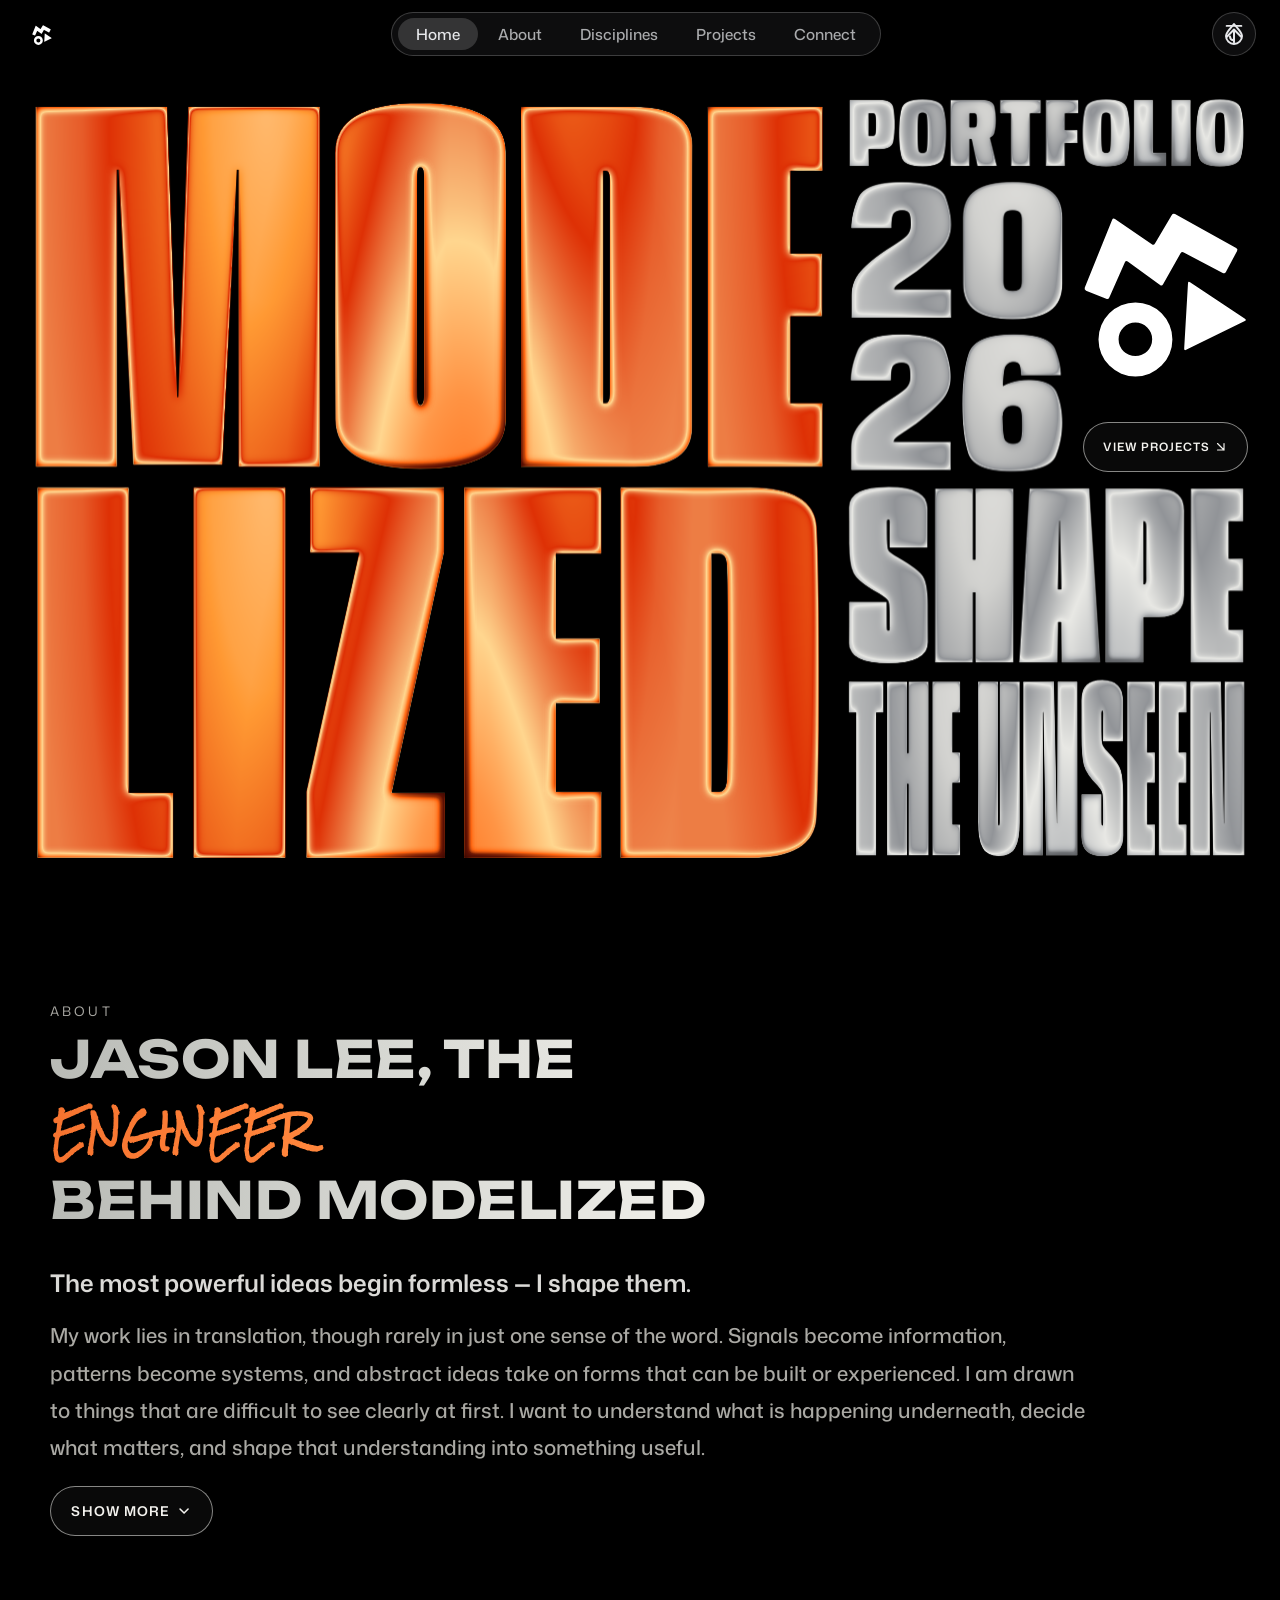
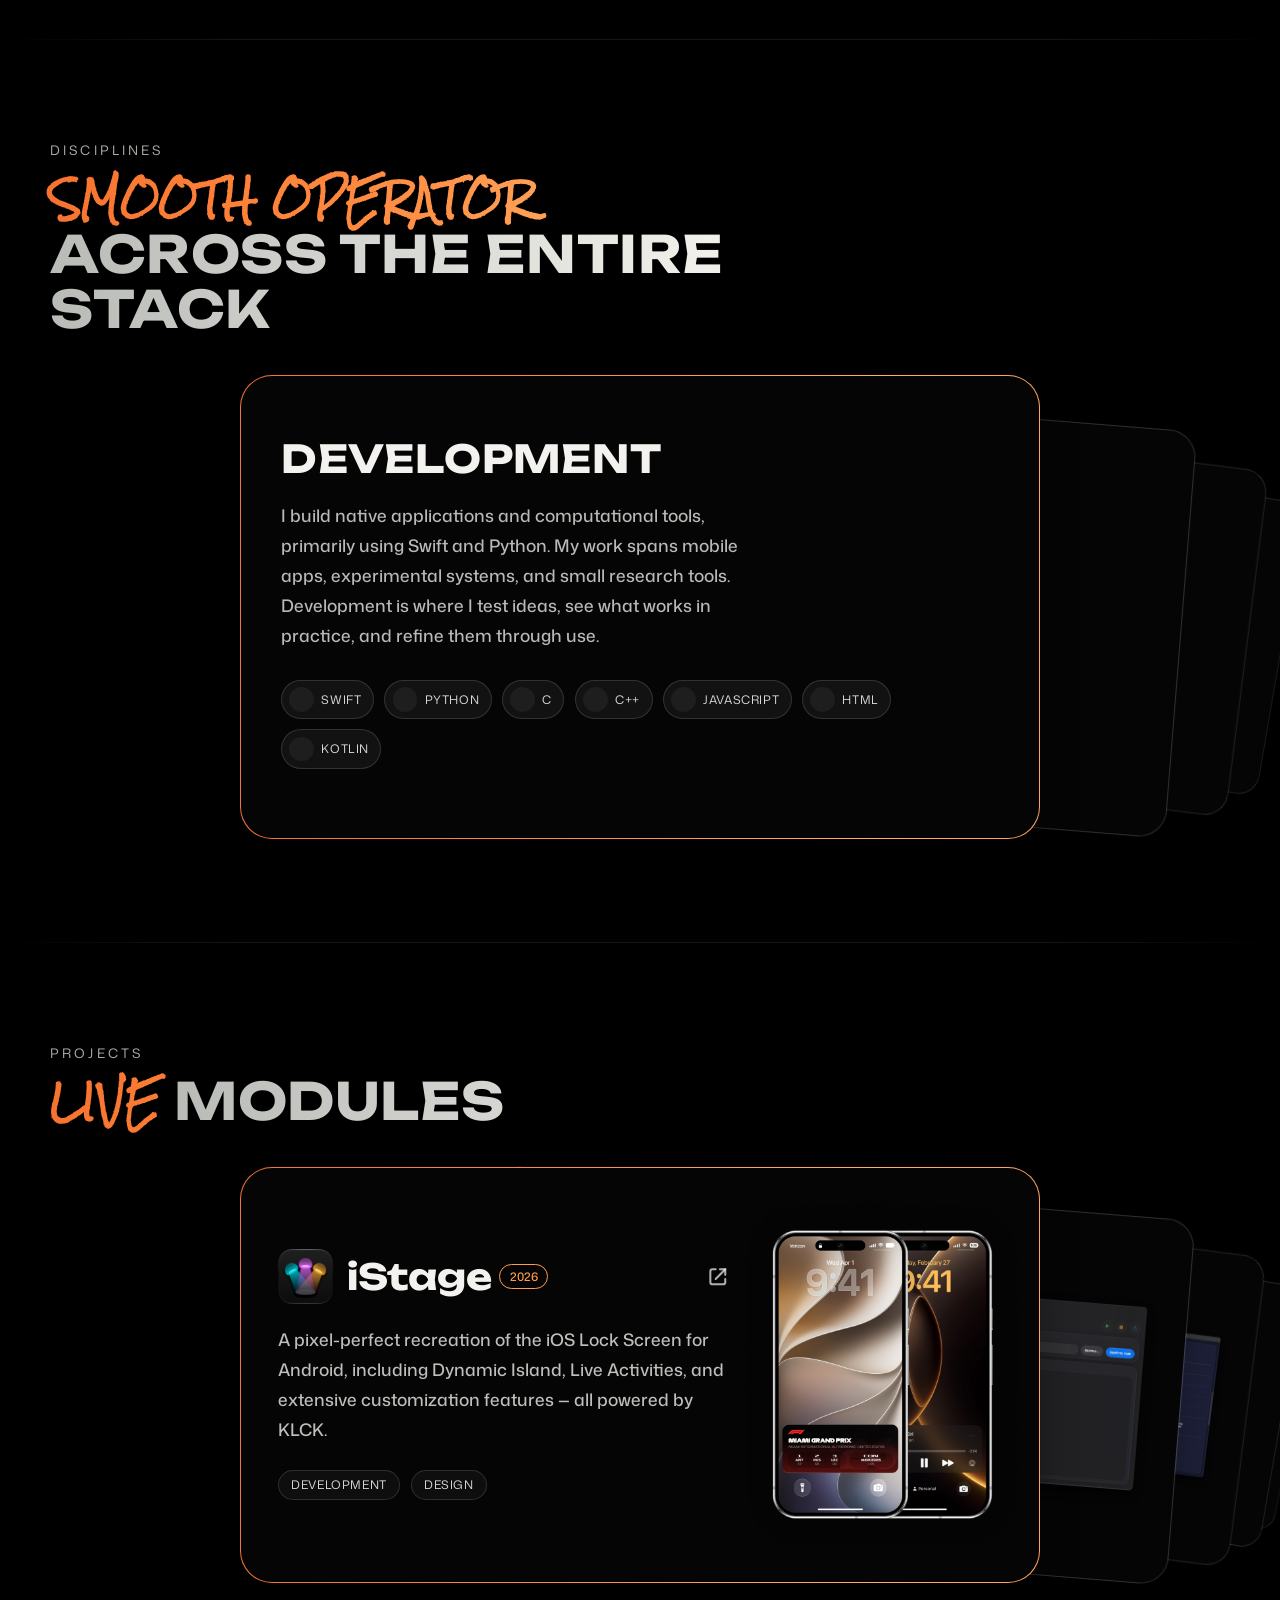
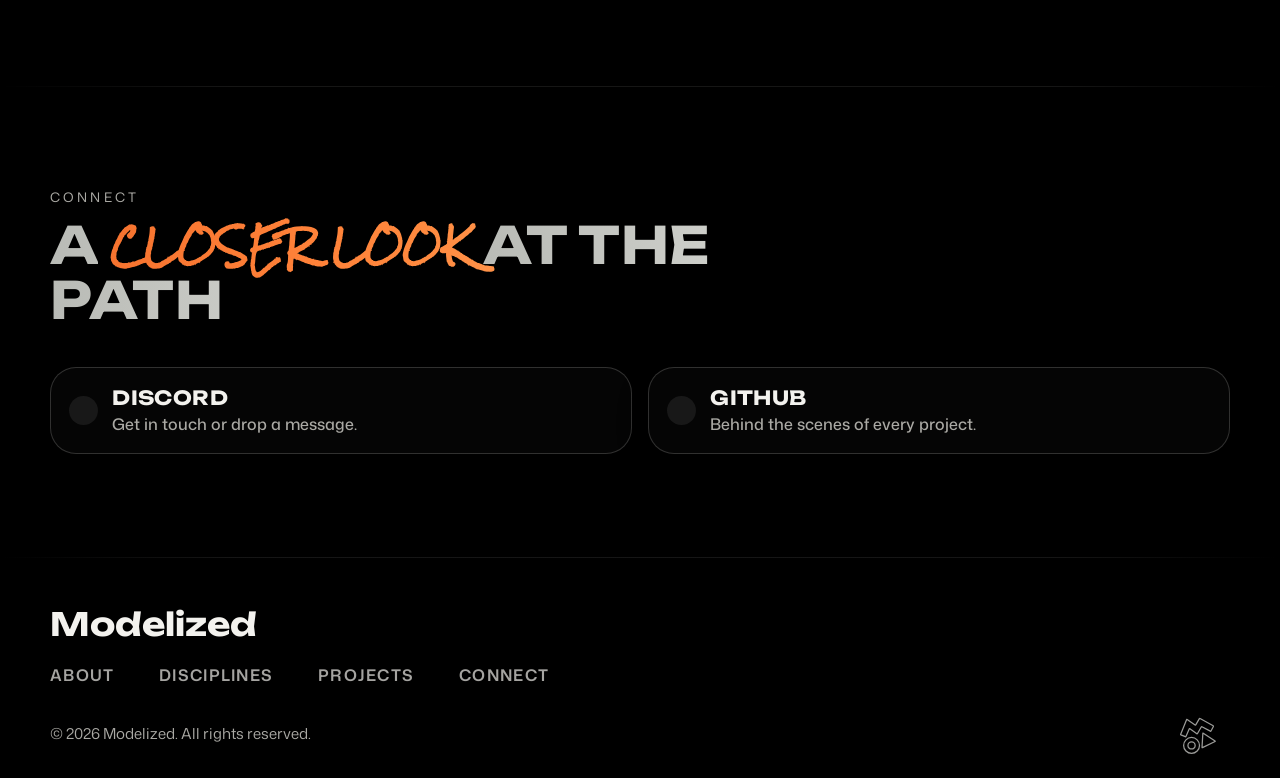
==== commit b7737bf1: "Finalize 2026 glyph story motion and texture transitions" ====
--- a/docs/index.html
+++ b/docs/index.html
@@ -8,12 +8,12 @@
   <link rel="preconnect" href="https://fonts.googleapis.com">
   <link rel="preconnect" href="https://fonts.gstatic.com" crossorigin>
   <link href="https://fonts.googleapis.com/css2?family=Anybody:wdth,wght@50..150,100..900&amp;family=Mona+Sans:wght@400;500;600;700&amp;family=Rock+Salt&amp;family=Unbounded:wght@500;700;800&amp;display=swap" rel="stylesheet">
-  <link rel="stylesheet" href="assets/css/style.css?v=20261008k">
+  <link rel="stylesheet" href="assets/css/style.css?v=20261013p">
   <link rel="stylesheet" href="assets/css/components/sections.css?v=20261003h">
   <link rel="stylesheet" href="assets/css/components/typography.css?v=20261007e">
-  <link rel="stylesheet" href="assets/css/components/glyph-story.css?v=20261012d">
+  <link rel="stylesheet" href="assets/css/components/glyph-story.css?v=20261013p">
   <link rel="stylesheet" href="assets/css/components/hero-material.css?v=20261007e">
-  <link rel="stylesheet" href="assets/css/components/texture-control.css?v=20261012d">
+  <link rel="stylesheet" href="assets/css/components/texture-control.css?v=20261013p">
 
   <link rel="icon" type="image/svg+xml" sizes="any" href="favicon.svg?v=20260828a">
   <link rel="icon" sizes="192x192" href="android-chrome-192x192.png">
@@ -433,7 +433,6 @@
 
   <div id="footer-slot"></div>
 
-  <script type="module" src="assets/js/shell.js?v=20261012d"></script>
-  <script type="module" src="assets/js/glyph-story.js?v=20261012d"></script>
+  <script type="module" src="assets/js/shell.js?v=20261013p"></script>
 </body>
 </html>
--- a/docs/assets/css/style.css
+++ b/docs/assets/css/style.css
@@ -1002,9 +1002,6 @@
     background: var(--nav-press-bg);
   }
 
-  .nav-texture-control:hover {
-    background: var(--nav-press-bg);
-  }
 }
 
 /* Press background should apply only to the mobile sheet links */
--- a/docs/assets/css/components/glyph-story.css
+++ b/docs/assets/css/components/glyph-story.css
@@ -27,7 +27,6 @@
   stroke-linejoin: round;
 }
 
-.glyph-story.is-portal-entering .glyph-story__copy,
 .glyph-story.is-portal-entering .glyph-story__control { visibility: hidden; }
 
 .glyph-texture-light {
@@ -94,13 +93,11 @@
 
 .hero-project-logo-frame:not(:disabled) .hero-project-logo {
   transition:
-    opacity 180ms linear,
     filter 420ms cubic-bezier(0.16, 1, 0.3, 1);
 }
 
 .hero-project-logo-frame:not(:disabled):is(:hover, :focus-visible) .hero-project-logo {
-  filter: drop-shadow(0 0 5px rgba(255, 233, 208, 0.62))
-    drop-shadow(0 0 16px rgba(255, 122, 47, 0.34));
+  filter: var(--texture-hover-light);
 }
 
 body.glyph-story-source-hidden .hero-project-logo,
@@ -150,6 +147,8 @@
 }
 
 .glyph-story {
+  --glyph-gutter-start: calc(env(safe-area-inset-left, 0px) + clamp(1rem, 3.8vw, 2rem));
+  --glyph-gutter-end: calc(env(safe-area-inset-right, 0px) + clamp(1rem, 3.8vw, 2rem));
   --glyph-ink-rgb: 255, 233, 208;
   --glyph-glow-rgb: 255, 208, 170;
   --glyph-stroke: clamp(2.6px, 0.17vw, 3.2px);
@@ -191,9 +190,9 @@
   height: 100%;
   box-sizing: border-box;
   padding: calc(env(safe-area-inset-top, 0px) + clamp(1rem, 2.6vw, 1.65rem))
-    calc(env(safe-area-inset-right, 0px) + clamp(1rem, 3.8vw, 2rem))
+    var(--glyph-gutter-end)
     calc(env(safe-area-inset-bottom, 0px) + clamp(1.1rem, 3.4vw, 2rem))
-    calc(env(safe-area-inset-left, 0px) + clamp(1rem, 3.8vw, 2rem));
+    var(--glyph-gutter-start);
   opacity: 1;
   overflow: hidden;
 }
@@ -207,7 +206,7 @@
   z-index: 1;
   min-width: 0;
   min-height: 0;
-  overflow: hidden;
+  overflow: visible;
   container-type: size;
   isolation: isolate;
 }
@@ -217,6 +216,7 @@
 .glyph-story[data-state="entering"] .glyph-story__visual,
 .glyph-story[data-state="closing"] .glyph-story__visual {
   overflow: visible;
+  clip-path: none;
 }
 
 .glyph-story.is-reflowing *,
@@ -414,6 +414,7 @@
 
 .glyph-piece__outline {
   fill: none;
+  stroke-dasharray: none;
   vector-effect: non-scaling-stroke;
   stroke-linecap: round;
   stroke-linejoin: round;
@@ -431,9 +432,7 @@
 .glyph-piece__art .glyph-piece__outline {
   stroke: rgb(var(--glyph-ink-rgb));
   stroke-width: var(--glyph-stroke);
-  transition:
-    stroke 1080ms cubic-bezier(0.16, 1, 0.3, 1),
-    stroke-dashoffset 1380ms cubic-bezier(0.16, 1, 0.3, 1);
+  transition: stroke 1080ms cubic-bezier(0.16, 1, 0.3, 1);
 }
 
 .glyph-story.is-frame-driven .glyph-piece__fill,
@@ -459,6 +458,12 @@
   stroke-width: calc(var(--glyph-stroke) * 3.7);
 }
 
+.glyph-story .glyph-piece__art {
+  filter: drop-shadow(0 0 1px rgba(255, 248, 239, .65))
+    drop-shadow(1px 0 3px rgba(255, 208, 170, .28))
+    drop-shadow(-1px 0 5px rgba(233, 240, 255, .12));
+}
+
 .glyph-story[data-state="entering"] .glyph-story__rail,
 .glyph-story[data-state="closing"] .glyph-story__rail {
   z-index: 20;
@@ -534,9 +539,14 @@
 }
 
 .glyph-story[data-state="focus"] .glyph-story__rail {
-  inset: 0;
+  inset: calc(-1 * var(--glyph-viewport-top)) calc(-1 * var(--glyph-viewport-right))
+    calc(-1 * var(--glyph-viewport-bottom)) calc(-1 * var(--glyph-viewport-left));
   width: auto;
   height: auto;
+  box-sizing: border-box;
+  padding: var(--glyph-viewport-top) var(--glyph-viewport-right)
+    var(--glyph-viewport-bottom) var(--glyph-viewport-left);
+  scroll-padding-inline: var(--glyph-viewport-left) var(--glyph-viewport-right);
   overflow-x: auto;
   overflow-y: hidden;
   transform: none;
@@ -606,9 +616,9 @@
 .glyph-story__edge {
   position: absolute;
   z-index: 24;
-  top: 0;
-  bottom: 0;
-  width: 16%;
+  top: calc(-1 * var(--glyph-viewport-top));
+  bottom: calc(-1 * var(--glyph-viewport-bottom));
+  width: min(16vw, 12rem);
   padding: 0;
   border: 0;
   background: transparent;
@@ -628,11 +638,23 @@
 }
 
 .glyph-story__edge--previous {
-  left: 0;
+  left: calc(-1 * var(--glyph-viewport-left));
+  --glyph-edge-origin: 0%;
 }
 
 .glyph-story__edge--next {
-  right: 0;
+  right: calc(-1 * var(--glyph-viewport-right));
+  --glyph-edge-origin: 100%;
+}
+
+.glyph-story__edge::before {
+  content: "";
+  position: absolute;
+  inset: 0;
+  pointer-events: none;
+  background:
+    radial-gradient(ellipse at var(--glyph-edge-origin) 48%, rgba(255, 248, 239, .15), transparent 56%),
+    radial-gradient(ellipse at var(--glyph-edge-origin) 48%, rgba(255, 208, 170, .075), transparent 76%);
 }
 
 .glyph-story[data-state="focus"] .glyph-story__edge:not([aria-hidden="true"]) {
@@ -650,13 +672,6 @@
     opacity: 1;
   }
 
-  .glyph-story[data-state="focus"] .glyph-story__edge--previous:not(:disabled):hover {
-    background: linear-gradient(90deg, rgba(255, 233, 208, 0.055), transparent);
-  }
-
-  .glyph-story[data-state="focus"] .glyph-story__edge--next:not(:disabled):hover {
-    background: linear-gradient(270deg, rgba(255, 233, 208, 0.055), transparent);
-  }
 }
 
 .glyph-story__copy {
@@ -712,6 +727,26 @@
   pointer-events: none;
 }
 
+.glyph-story.is-portal-entering .glyph-story__header,
+.glyph-story.is-synthesis-light .glyph-story__epilogue {
+  visibility: visible;
+  transition: none;
+  pointer-events: none;
+}
+
+.glyph-story .glyph-copy-settled {
+  transition: none;
+}
+
+.glyph-story.is-transitioning[data-state="focus"] .glyph-story__details,
+.glyph-story.is-transitioning[data-state="overview"] .glyph-story__header {
+  opacity: 1;
+  transform: translate3d(0, 0, 0);
+  visibility: visible;
+  transition-duration: 620ms, 620ms, 0ms;
+  transition-delay: var(--glyph-copy-delay, 0ms);
+}
+
 .glyph-story__eyebrow,
 .glyph-story__epilogue-index {
   margin: 0 0 var(--glyph-copy-gap-small);
@@ -1049,6 +1084,8 @@
 
 @media (width > 900px) and (aspect-ratio > 9 / 16) {
   .glyph-story {
+    --glyph-gutter-start: calc(env(safe-area-inset-left, 0px) + clamp(1.5rem, 3vw, 3rem));
+    --glyph-gutter-end: calc(env(safe-area-inset-right, 0px) + clamp(1.5rem, 3vw, 3rem));
     --glyph-overview-size: min(80cqw, 78cqh, 54rem);
     --glyph-action-font-size: clamp(0.72rem, 0.9vw, 0.88rem);
   }
@@ -1058,9 +1095,9 @@
     grid-template-rows: minmax(0, 1fr);
     gap: clamp(2rem, 4.5vw, 6rem);
     padding: calc(env(safe-area-inset-top, 0px) + clamp(1.5rem, 3vw, 3rem))
-      calc(env(safe-area-inset-right, 0px) + clamp(1.5rem, 3vw, 3rem))
+      var(--glyph-gutter-end)
       calc(env(safe-area-inset-bottom, 0px) + clamp(1.5rem, 3vw, 3rem))
-      calc(env(safe-area-inset-left, 0px) + clamp(1.5rem, 3vw, 3rem));
+      var(--glyph-gutter-start);
   }
 
   .glyph-story__visual {
--- a/docs/assets/css/components/texture-control.css
+++ b/docs/assets/css/components/texture-control.css
@@ -1,3 +1,8 @@
+:root {
+  --texture-hover-light: drop-shadow(0 0 5px rgba(255, 248, 239, .62))
+    drop-shadow(0 0 16px rgba(255, 229, 197, .28));
+}
+
 .nav-texture-control {
   --texture-charge: 0;
   padding: 0;
@@ -25,8 +30,11 @@
   outline: 2px solid #fff0df;
   outline-offset: 4px;
 }
-.nav-texture-control[data-icon="texture"]:hover {
-  background: var(--nav-surface);
+.texture-control__texture {
+  transition: filter 420ms cubic-bezier(.16, 1, .3, 1);
+}
+.nav-texture-control[data-icon="texture"][aria-disabled="false"]:not([data-phase]):is(:hover, :focus-visible) .texture-control__texture {
+  filter: var(--texture-hover-light);
 }
 .texture-control__icon {
   display: grid;
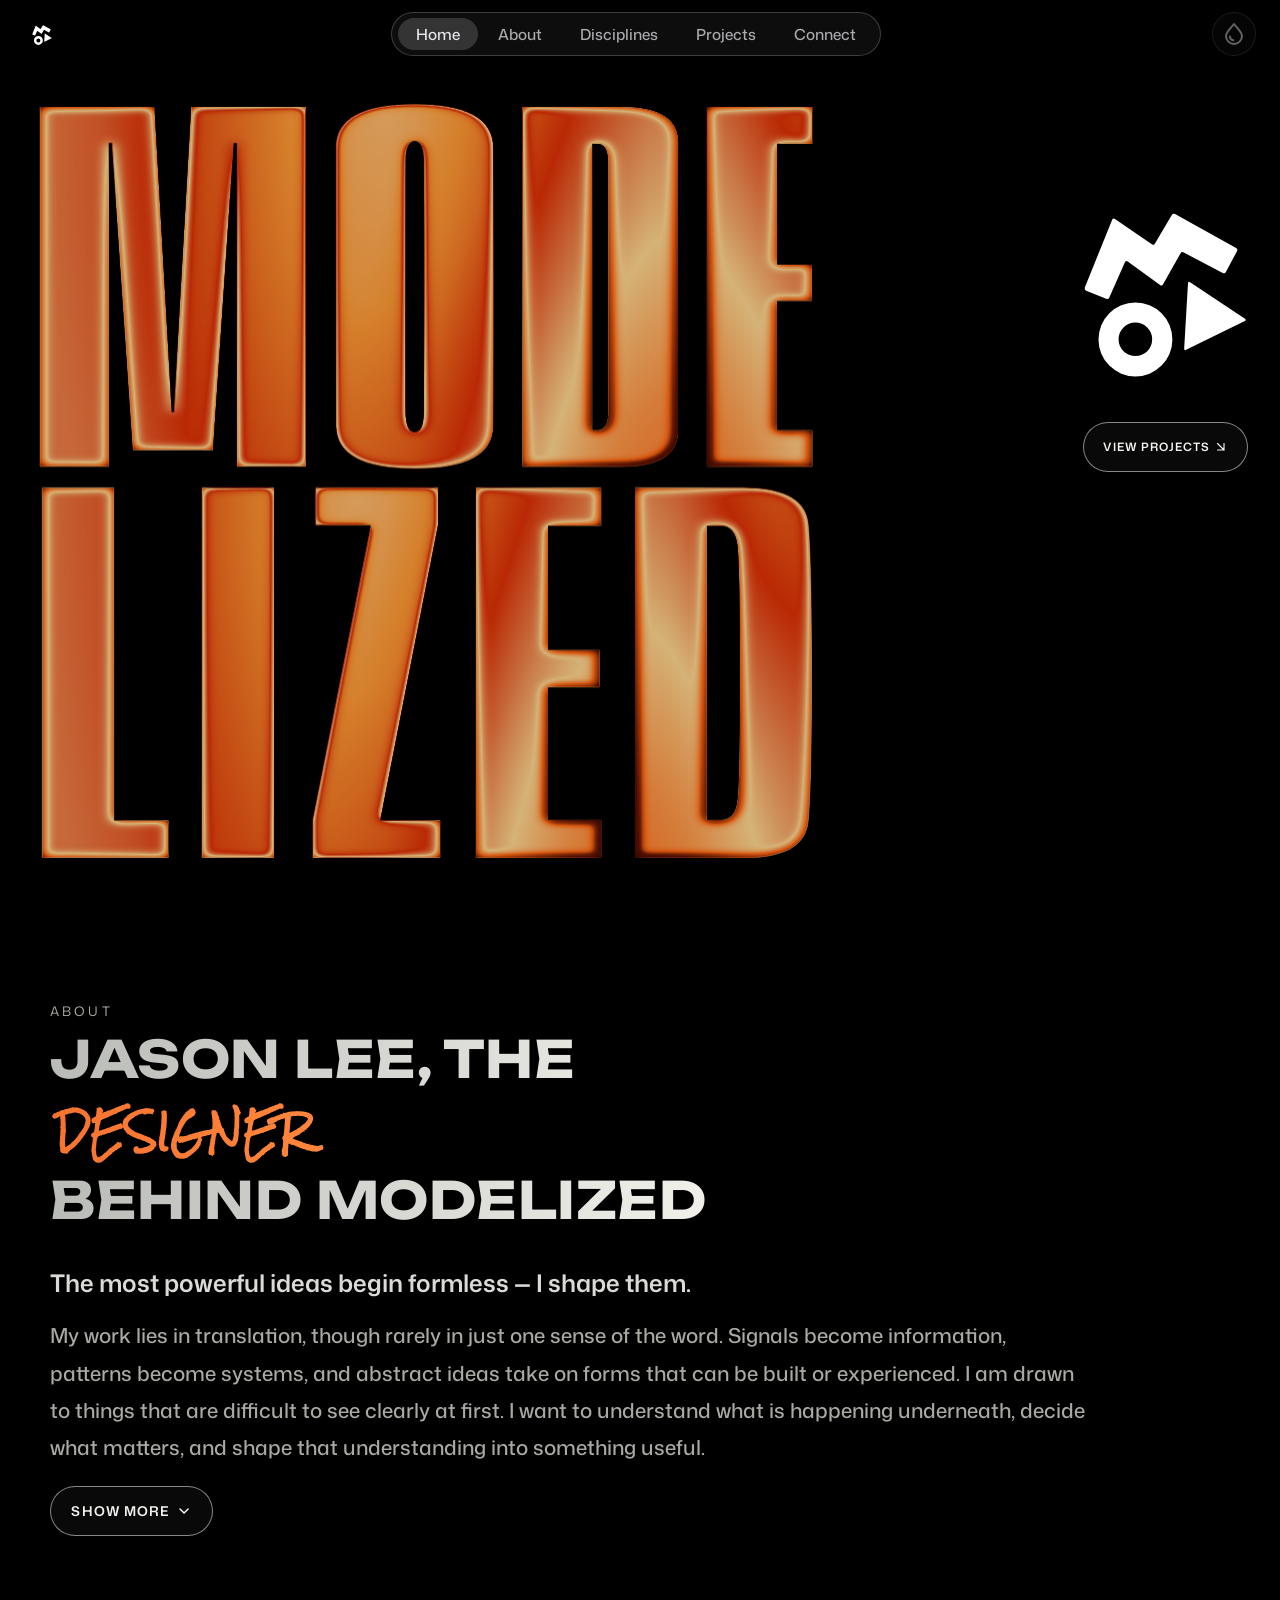
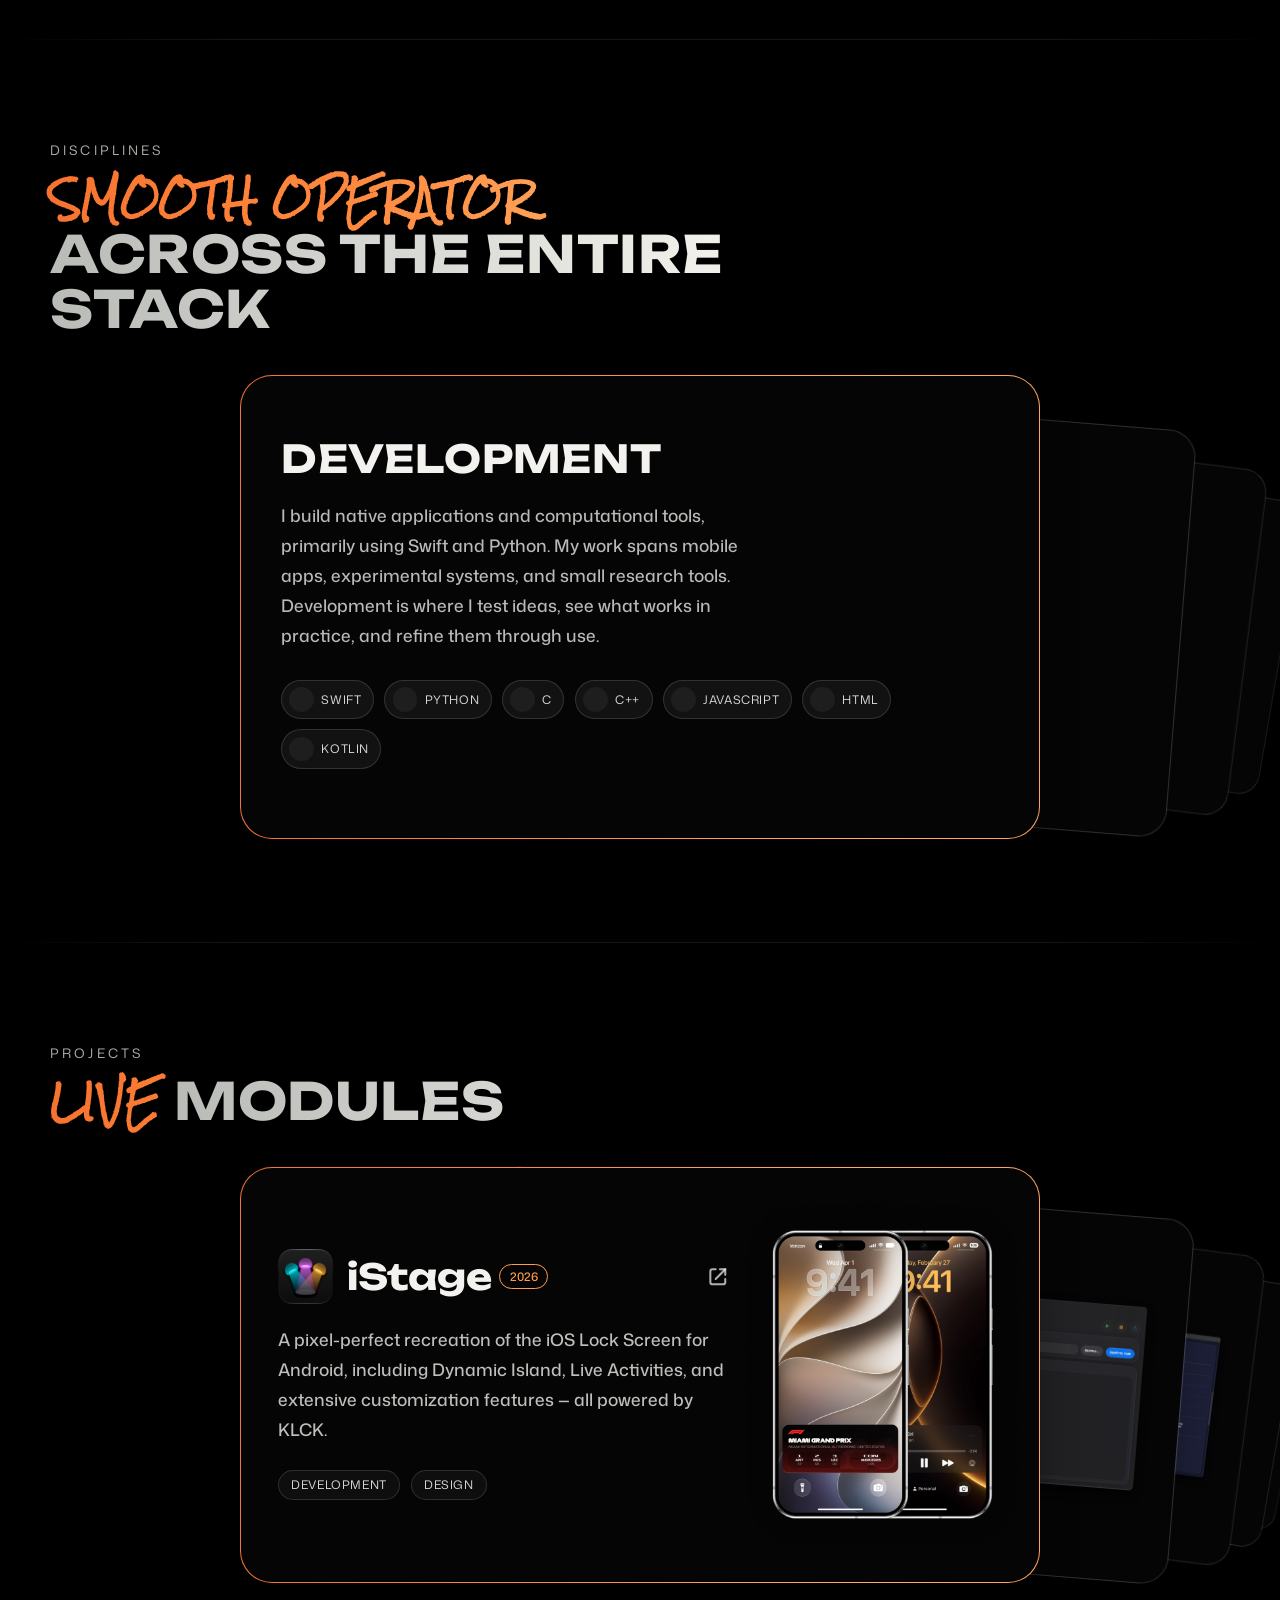
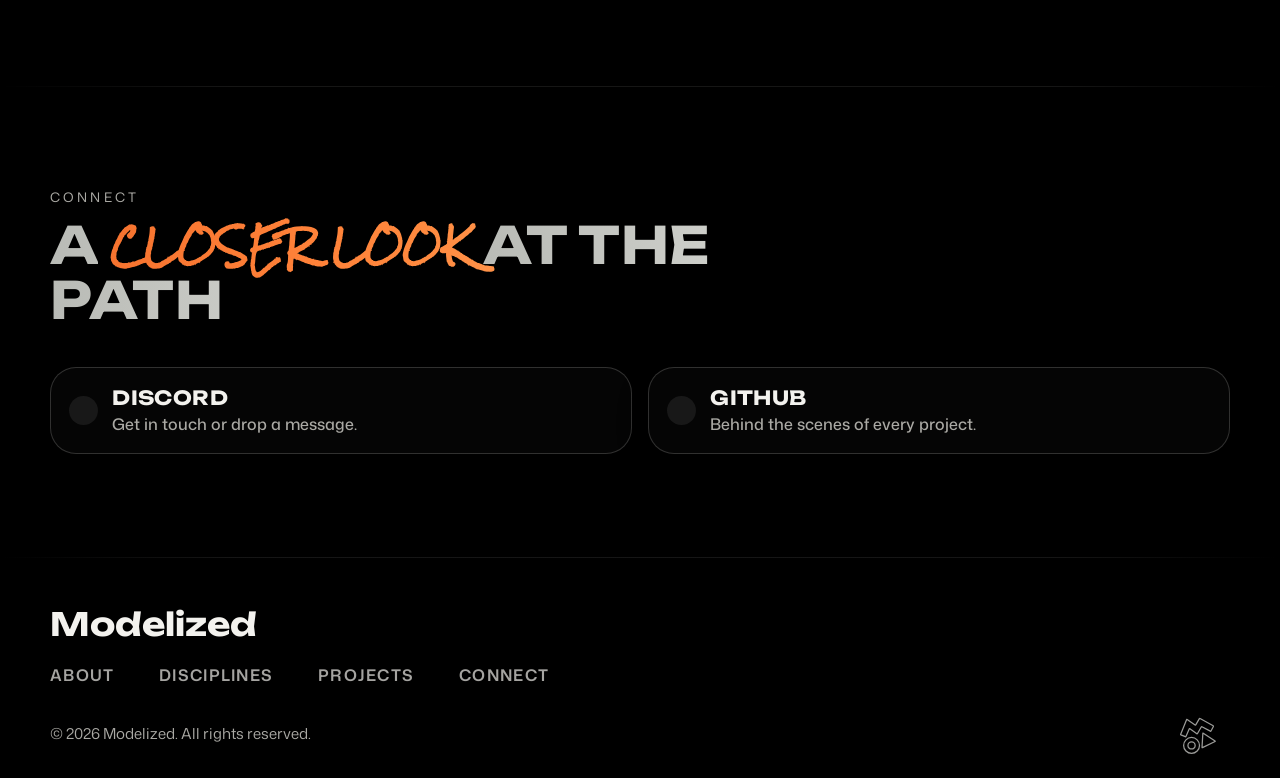
==== commit 8bec2a70: "Separate portfolio module responsibilities" ====
--- a/docs/index.html
+++ b/docs/index.html
@@ -8,12 +8,13 @@
   <link rel="preconnect" href="https://fonts.googleapis.com">
   <link rel="preconnect" href="https://fonts.gstatic.com" crossorigin>
   <link href="https://fonts.googleapis.com/css2?family=Anybody:wdth,wght@50..150,100..900&amp;family=Mona+Sans:wght@400;500;600;700&amp;family=Rock+Salt&amp;family=Unbounded:wght@500;700;800&amp;display=swap" rel="stylesheet">
-  <link rel="stylesheet" href="assets/css/style.css?v=20261013p">
+  <link rel="stylesheet" href="assets/css/style.css?v=20261015c">
+  <link rel="stylesheet" href="assets/css/components/navigation.css?v=20261015c">
   <link rel="stylesheet" href="assets/css/components/sections.css?v=20261003h">
   <link rel="stylesheet" href="assets/css/components/typography.css?v=20261007e">
-  <link rel="stylesheet" href="assets/css/components/glyph-story.css?v=20261013p">
+  <link rel="stylesheet" href="assets/css/components/glyph-story.css?v=20261015b">
   <link rel="stylesheet" href="assets/css/components/hero-material.css?v=20261007e">
-  <link rel="stylesheet" href="assets/css/components/texture-control.css?v=20261013p">
+  <link rel="stylesheet" href="assets/css/components/texture-control.css?v=20261013r">
 
   <link rel="icon" type="image/svg+xml" sizes="any" href="favicon.svg?v=20260828a">
   <link rel="icon" sizes="192x192" href="android-chrome-192x192.png">
@@ -393,6 +394,10 @@
         <header class="glyph-story__header">
           <p class="glyph-story__eyebrow">About the Logo</p>
           <h2 id="glyph-story-title">Anatomy of the Modelized Glyph</h2>
+          <p class="glyph-story__hint" data-glyph-hint>
+            <svg viewBox="0 0 24 24" aria-hidden="true"><path d="M9 12V4a2 2 0 0 1 4 0v6l1-1a2 2 0 0 1 3 1 2 2 0 0 1 3 2v3c0 4-2 6-5 6h-2c-2 0-3-1-4-2l-4-5a2 2 0 0 1 3-2l1 1" /></svg>
+            <span>Tap each element to explore its story.</span>
+          </p>
         </header>
 
         <div class="glyph-story__details" aria-live="polite">
@@ -433,6 +438,6 @@
 
   <div id="footer-slot"></div>
 
-  <script type="module" src="assets/js/shell.js?v=20261013p"></script>
+  <script type="module" src="assets/js/shell.js?v=20261015c"></script>
 </body>
 </html>
--- a/docs/assets/css/style.css
+++ b/docs/assets/css/style.css
@@ -238,7 +238,7 @@
   pointer-events: auto;
 }
 
-/* Nav backdrop */
+/* Navigation backdrop */
 .nav-backdrop {
   position: fixed;
   top: 0;
@@ -388,639 +388,3 @@
   overflow: visible;
   vertical-align: baseline;
 }
-
-/* Nav */
-.nav {
-  position: fixed;
-  top: calc(env(safe-area-inset-top, 0px) + 12px);
-  left: 0;
-  right: 0;
-  z-index: 1000;
-  padding: 0;
-  pointer-events: none;
-  backface-visibility: hidden;
-  -webkit-transform: translateZ(0);
-  transform: translateZ(0);
-  will-change: transform;
-}
-
-@media (hover: none) and (pointer: coarse) and (width > 900px) {
-  .nav {
-    -webkit-transform: none;
-    transform: none;
-  }
-}
-
-.nav * {
-  pointer-events: auto;
-}
-
-.nav .container {
-  width: auto;
-  max-width: none;
-}
-
-.nav-inner {
-  position: relative;
-  z-index: 2;
-  isolation: isolate;
-}
-
-.row {
-  height: var(--nav-pill-height-mobile);
-  display: flex;
-  align-items: center;
-  padding: 0 16px;
-  gap: 16px;
-  position: relative;
-  z-index: 3;
-}
-
-@media (width > 900px) {
-  .row {
-    padding: 0 24px;
-  }
-}
-
-.brand {
-  display: flex;
-  align-items: center;
-  gap: 10px;
-  text-decoration: none;
-  color: var(--nav-text);
-}
-
-.brand-logo {
-  display: none;
-  height: clamp(30px, 7.5vw, 36px);
-  width: auto;
-}
-
-.brand.has-logo .brand-logo {
-  display: block;
-}
-
-.menu {
-  display: flex;
-  gap: 14px;
-  list-style: none;
-  margin: 0 auto;
-  padding: 0 var(--menu-pill-pad, 0px);
-  font-size: 0.95rem;
-  position: relative;
-  isolation: isolate;
-
-  --menu-thumb-pad: 6px;
-  --menu-thumb-h: 32px;
-  --menu-thumb-bg: var(--menu-thumb-bg-default);
-}
-
-.nav-right {
-  display: flex;
-  align-items: center;
-  justify-content: flex-end;
-  gap: 10px;
-}
-
-.nav-texture-control,
-.nav-toggle {
-  width: var(--nav-icon-size);
-  height: var(--nav-icon-size);
-  border-radius: 50%;
-  border: 1px solid var(--nav-border);
-  background: var(--nav-surface);
-  backdrop-filter: saturate(170%) blur(18px);
-  -webkit-backdrop-filter: saturate(170%) blur(18px);
-  box-shadow: var(--nav-shadow);
-  color: var(--nav-text);
-}
-
-.nav-texture-control {
-  position: relative;
-  display: inline-flex;
-  align-items: center;
-  justify-content: center;
-  text-decoration: none;
-}
-.menu a {
-  color: var(--nav-text-dim);
-  font-weight: 500;
-  text-decoration: none;
-  padding: 6px 12px;
-  border-radius: 12px;
-  transition: color 0.18s linear;
-}
-
-.menu a.is-current {
-  color: var(--nav-text);
-}
-
-.menu a.is-target {
-  color: var(--nav-text);
-}
-
-/* Keep only the current hover target fully opaque. */
-@supports selector(.menu:has(a)) {
-  .menu:has(a.is-target:not(.is-current)) a.is-current {
-    color: var(--nav-text-dim);
-  }
-}
-
-/* Fallback for browsers without :has */
-@supports not selector(.menu:has(a)) {
-  @media (hover: hover) and (pointer: fine) {
-    .menu:hover a.is-current {
-      color: var(--nav-text-dim);
-    }
-
-    .menu:hover a.is-current:hover {
-      color: var(--nav-text);
-    }
-  }
-}
-
-@media (hover: hover) and (pointer: fine) {
-  .menu a:hover {
-    color: var(--nav-text);
-  }
-}
-
-.nav-toggle {
-  display: none;
-  outline: none;
-  border-radius: 50%;
-  place-items: center;
-  z-index: 2;
-}
-
-.nav--open .nav-toggle {
-  background: var(--nav-press-bg) !important;
-}
-
-.nav-toggle:focus,
-.nav-toggle:focus-visible {
-  outline: none;
-}
-
-.nav-toggle-bar {
-  display: block;
-  width: 18px;
-  height: 2px;
-  background: currentColor;
-  position: relative;
-  border-radius: 2px;
-}
-
-.nav-toggle-bar::before,
-.nav-toggle-bar::after {
-  content: "";
-  position: absolute;
-  left: 0;
-  width: 18px;
-  height: 2px;
-  background: currentColor;
-  border-radius: 2px;
-  transition:
-    transform 0.35s cubic-bezier(0.22, 1, 0.36, 1),
-    opacity 0.2s linear;
-}
-
-.nav-toggle-bar::before {
-  top: -6px;
-}
-
-.nav-toggle-bar::after {
-  top: 6px;
-}
-
-.sheet {
-  display: none;
-}
-
-.nav-texture-control:active {
-  background: var(--nav-press-bg);
-}
-
-/* Desktop / landscape: frosted menu pill + thumb highlight */
-@media (width > 900px), (max-width: 900px) and (orientation: landscape) {
-  .row {
-    height: var(--nav-pill-height-desktop);
-  }
-
-  .nav-inner::before {
-    content: none;
-  }
-
-  .menu {
-    height: var(--nav-pill-height-desktop);
-    align-items: center;
-
-    --menu-thumb-pad: 6px;
-    --menu-thumb-h: 32px;
-    --menu-pill-pad: calc(
-      var(--menu-thumb-pad) + (var(--nav-pill-height-desktop) - var(--menu-thumb-h)) * 0.5
-    );
-    padding: 0 var(--menu-pill-pad);
-
-    box-sizing: border-box;
-    overflow: hidden;
-
-    border: 1px solid var(--nav-border);
-    border-radius: calc(var(--nav-pill-height-desktop) / 2);
-    background: var(--nav-surface);
-    backdrop-filter: saturate(170%) blur(18px);
-    -webkit-backdrop-filter: saturate(170%) blur(18px);
-    box-shadow: var(--nav-shadow);
-  }
-
-  .menu a.is-current {
-    background: transparent;
-  }
-
-  .menu::before {
-    content: "";
-    position: absolute;
-    top: 50%;
-    left: 0;
-    height: var(--menu-thumb-h);
-    width: var(--menu-thumb-w, 0px);
-    transform: translateY(-50%) translateX(var(--menu-thumb-x, 0px));
-    border-radius: calc(var(--menu-thumb-h) / 2);
-    background: var(--menu-thumb-bg, var(--menu-thumb-bg-default));
-    opacity: var(--menu-thumb-o, 0);
-    transition:
-      transform 0.45s cubic-bezier(0.22, 1, 0.36, 1),
-      width 0.45s cubic-bezier(0.22, 1, 0.36, 1),
-      opacity 0.18s linear,
-      background-color 0.12s linear;
-    pointer-events: none;
-    z-index: 0;
-  }
-
-  .menu a {
-    position: relative;
-    z-index: 1;
-    background: transparent;
-    -webkit-tap-highlight-color: transparent;
-  }
-
-  @supports selector(.menu:has(a:active)) {
-    .menu:has(a:active) {
-      --menu-thumb-bg: var(--menu-thumb-bg-press);
-    }
-  }
-
-  .menu.thumb-init::before {
-    transition: none !important;
-  }
-}
-
-@media (prefers-reduced-motion: reduce) and (width > 900px),
-  (prefers-reduced-motion: reduce) and (max-width: 900px) and (orientation: landscape) {
-  .menu::before {
-    transition: none !important;
-  }
-}
-
-/* Mobile portrait nav */
-@media (max-width: 900px) and (orientation: portrait) {
-  :root {
-    --nav-pill-height-mobile: 52px;
-    --mobile-row-inline: clamp(14px, 4vw, 16px);
-  }
-
-  .nav {
-    top: calc(env(safe-area-inset-top, 0px) + 6px);
-  }
-
-  .nav-backdrop {
-    display: none !important;
-  }
-
-  .nav-menu-blur {
-    display: block;
-    position: absolute;
-    top: var(--menu-blur-top, 0px);
-    left: 0;
-    right: 0;
-    height: var(--menu-blur-height, 0px);
-    z-index: 2;
-    pointer-events: none;
-    opacity: 0;
-    visibility: hidden;
-    background: transparent;
-    transition:
-      opacity 0.36s cubic-bezier(0.22, 1, 0.36, 1),
-      visibility 0s linear 0.36s;
-    will-change: opacity;
-  }
-
-  body.nav-menu-open .nav-menu-blur {
-    opacity: 1;
-    visibility: visible;
-    transition-delay: 0s, 0s;
-  }
-
-  .page-wrap,
-  .site-footer {
-    transition:
-      opacity 0.34s cubic-bezier(0.22, 1, 0.36, 1),
-      filter 0.52s cubic-bezier(0.22, 1, 0.36, 1);
-  }
-
-  body.nav-menu-open .page-wrap,
-  body.nav-menu-open .site-footer {
-    opacity: 1;
-    filter: blur(16px) saturate(100%) brightness(0.4);
-  }
-
-  .desktop {
-    display: none;
-  }
-
-  .nav-toggle {
-    display: grid;
-  }
-
-  .nav-inner,
-  .sheet,
-  .nav .sheet-content {
-    border: 0;
-    border-radius: 0;
-    background: transparent;
-    backdrop-filter: none;
-    -webkit-backdrop-filter: none;
-    box-shadow: none;
-    outline: 0;
-  }
-
-  .nav-inner {
-    margin: 0;
-    transition: none;
-    overflow: visible;
-    isolation: isolate;
-    width: 100%;
-  }
-
-  .sheet[hidden] {
-    display: none !important;
-  }
-
-  .sheet {
-    display: grid;
-    grid-template-rows: 0fr;
-    opacity: 0;
-    visibility: hidden;
-    overflow: visible;
-    transition:
-      grid-template-rows 0.44s cubic-bezier(0.22, 1, 0.36, 1),
-      opacity 0.3s cubic-bezier(0.22, 1, 0.36, 1),
-      visibility 0s linear 0.44s;
-  }
-
-  .row {
-    height: var(--nav-pill-height-mobile);
-    display: flex;
-    align-items: center;
-    padding: 0 var(--mobile-row-inline);
-    gap: 10px;
-    overflow: visible;
-  }
-
-  .brand {
-    position: relative;
-    z-index: 4;
-    display: flex;
-    align-items: center;
-    transform-origin: left center;
-    transition:
-      transform 0.62s cubic-bezier(0.22, 1, 0.36, 1),
-      opacity 0.28s ease;
-  }
-
-  .brand-logo {
-    height: 36px;
-    transform: translateY(-1px);
-  }
-
-  .nav--open .brand {
-    transform: translate3d(var(--mobile-brand-shift-x, 0px), var(--mobile-brand-shift-y, 0px), 0)
-      scale(1.26);
-  }
-
-  .nav-texture-control,
-  .nav-toggle {
-    width: 40px;
-    height: 40px;
-    border: none;
-    background: transparent;
-    box-shadow: none;
-    backdrop-filter: none;
-    -webkit-backdrop-filter: none;
-  }
-
-  .nav-right {
-    display: flex;
-    align-items: center;
-    justify-content: flex-end;
-    gap: 8px;
-    margin-left: auto;
-    position: relative;
-    z-index: 5;
-  }
-
-  .nav .sheet-content {
-    position: relative;
-    min-height: 0;
-    padding: 0 var(--mobile-menu-inline);
-    opacity: 0;
-    transform: translate3d(0, -10px, 0);
-    visibility: hidden;
-    overflow: visible;
-    transition:
-      transform 0.58s cubic-bezier(0.22, 1, 0.36, 1),
-      opacity 0.38s cubic-bezier(0.22, 1, 0.36, 1),
-      visibility 0s linear 0.38s;
-    will-change: transform, opacity;
-  }
-
-  .nav--open .sheet-content,
-  body.nav-menu-closing .sheet-content {
-    min-height: min(76svh, 660px);
-    padding-bottom: 26px;
-    opacity: 1;
-    visibility: visible;
-    transform: translate3d(0, 0, 0);
-    transition-delay: 0s, 0s, 0s;
-  }
-
-  .mobile-menu-wordmark {
-    position: fixed;
-    right: var(--mobile-wordmark-right, 20px);
-    bottom: calc(env(safe-area-inset-bottom, 0px) + var(--mobile-wordmark-bottom, 128px));
-    z-index: 1;
-    display: block;
-    font-family: var(--heading-font);
-    font-size: var(--mobile-wordmark-font-size, 96px);
-    font-weight: 800;
-    line-height: 1;
-    letter-spacing: 0.015em;
-    text-transform: uppercase;
-    white-space: nowrap;
-    color: transparent;
-    -webkit-text-stroke: 1.6px rgba(243, 242, 238, 0.28);
-    opacity: 0;
-    transform: translate3d(0.85rem, 0, 0) rotate(-90deg);
-    transform-origin: right bottom;
-    filter: blur(14px);
-    transition:
-      opacity 0.38s ease,
-      transform 0.66s cubic-bezier(0.22, 1, 0.36, 1),
-      filter 0.46s ease;
-    pointer-events: none;
-  }
-
-  .nav .mobile-menu {
-    position: relative;
-    z-index: 3;
-    margin: 0;
-    display: grid;
-    gap: 0.52rem;
-    padding-top: var(--mobile-menu-top, 272px);
-    padding-right: 0;
-    padding-bottom: 34px;
-    padding-left: 0;
-    background: transparent;
-    visibility: hidden;
-    pointer-events: none;
-  }
-
-  .mobile-menu a {
-    --menu-link-inline-padding: clamp(16px, 4vw, 20px);
-    font-family: var(--heading-font);
-    margin-inline: calc(-1 * var(--menu-link-inline-padding));
-    padding: 8px var(--menu-link-inline-padding);
-    border-radius: 999px;
-    -webkit-tap-highlight-color: transparent;
-    font-size: clamp(1.7rem, 6.35vw, 1.98rem);
-    line-height: 1.05;
-    font-weight: 700;
-    letter-spacing: -0.022em;
-    color: var(--nav-text);
-  }
-
-  .mobile-menu li {
-    opacity: 0;
-    transform: translate3d(0, -22px, 0);
-    filter: blur(7px);
-    transition:
-      opacity 0.52s cubic-bezier(0.16, 1, 0.3, 1),
-      transform 0.74s cubic-bezier(0.22, 1, 0.36, 1),
-      filter 0.74s cubic-bezier(0.22, 1, 0.36, 1);
-    will-change: opacity, transform, filter;
-  }
-
-  .nav--open .sheet {
-    grid-template-rows: 1fr;
-    opacity: 1;
-    visibility: visible;
-    transition-delay: 0s, 0s, 0s;
-  }
-
-  body.nav-menu-closing .sheet {
-    opacity: 1;
-    visibility: visible;
-    transition-delay: 0s, 0s, 0s;
-  }
-
-  .nav--open .mobile-menu,
-  body.nav-menu-closing .mobile-menu {
-    visibility: visible;
-  }
-
-  body.nav-menu-open .mobile-menu li {
-    opacity: 1;
-    transform: translate3d(0, 0, 0);
-    filter: none;
-    transition-delay: var(--menu-delay, 0s), var(--menu-delay, 0s), var(--menu-delay, 0s);
-  }
-
-  body.nav-menu-open .mobile-menu-wordmark {
-    opacity: 0.24;
-    transform: translate3d(0, 0, 0) rotate(-90deg);
-    filter: blur(0);
-    transition-delay: 0.08s;
-  }
-
-  body.nav-menu-closing .mobile-menu li {
-    opacity: 0;
-    transform: translate3d(0, -16px, 0);
-    filter: blur(5px);
-    transition-delay: 0s, 0s, 0s;
-  }
-
-  body.nav-menu-open .mobile-menu {
-    pointer-events: auto;
-  }
-
-  body.nav-menu-closing .mobile-menu {
-    pointer-events: none;
-  }
-}
-
-.sheet-content {
-  overflow: visible;
-  background: transparent;
-  border: 0;
-  box-shadow: none;
-}
-
-.mobile-menu {
-  list-style: none;
-  margin: 0;
-  padding: 16px 4px 18px;
-  background: transparent;
-}
-
-.mobile-menu li {
-  list-style: none;
-}
-
-.mobile-menu a {
-  display: block;
-  color: var(--nav-text);
-  text-decoration: none;
-  background: transparent;
-}
-
-@media (hover: hover) and (pointer: fine) {
-  .menu a:hover {
-    background: transparent;
-  }
-
-  .mobile-menu a:hover {
-    background: var(--nav-press-bg);
-  }
-
-}
-
-/* Press background should apply only to the mobile sheet links */
-.mobile-menu a:active {
-  background: var(--nav-press-bg);
-}
-
-.menu a:active {
-  background: transparent;
-}
-
-.nav--open .nav-toggle-bar {
-  background: transparent;
-}
-
-.nav--open .nav-toggle-bar::before {
-  transform: translateY(6px) rotate(45deg);
-}
-
-.nav--open .nav-toggle-bar::after {
-  transform: translateY(-6px) rotate(-45deg);
-}
--- a/docs/assets/css/components/navigation.css
+++ b/docs/assets/css/components/navigation.css
@@ -0,0 +1,631 @@
+/* Navigation controls */
+.nav {
+  position: fixed;
+  top: calc(env(safe-area-inset-top, 0px) + 12px);
+  left: 0;
+  right: 0;
+  z-index: 1000;
+  padding: 0;
+  pointer-events: none;
+  backface-visibility: hidden;
+  -webkit-transform: translateZ(0);
+  transform: translateZ(0);
+  will-change: transform;
+}
+
+@media (hover: none) and (pointer: coarse) and (width > 900px) {
+  .nav {
+    -webkit-transform: none;
+    transform: none;
+  }
+}
+
+.nav * {
+  pointer-events: auto;
+}
+
+.nav .container {
+  width: auto;
+  max-width: none;
+}
+
+.nav-inner {
+  position: relative;
+  z-index: 2;
+  isolation: isolate;
+}
+
+.row {
+  height: var(--nav-pill-height-mobile);
+  display: flex;
+  align-items: center;
+  padding: 0 16px;
+  gap: 16px;
+  position: relative;
+  z-index: 3;
+}
+
+@media (width > 900px) {
+  .row {
+    padding: 0 24px;
+  }
+}
+
+.brand {
+  display: flex;
+  align-items: center;
+  gap: 10px;
+  text-decoration: none;
+  color: var(--nav-text);
+}
+
+.brand-logo {
+  display: none;
+  height: clamp(30px, 7.5vw, 36px);
+  width: auto;
+}
+
+.brand.has-logo .brand-logo {
+  display: block;
+}
+
+.menu {
+  display: flex;
+  gap: 14px;
+  list-style: none;
+  margin: 0 auto;
+  padding: 0 var(--menu-pill-pad, 0px);
+  font-size: 0.95rem;
+  position: relative;
+  isolation: isolate;
+
+  --menu-thumb-pad: 6px;
+  --menu-thumb-h: 32px;
+  --menu-thumb-bg: var(--menu-thumb-bg-default);
+}
+
+.nav-right {
+  display: flex;
+  align-items: center;
+  justify-content: flex-end;
+  gap: 10px;
+}
+
+.nav-texture-control,
+.nav-toggle {
+  width: var(--nav-icon-size);
+  height: var(--nav-icon-size);
+  border-radius: 50%;
+  border: 1px solid var(--nav-border);
+  background: var(--nav-surface);
+  backdrop-filter: saturate(170%) blur(18px);
+  -webkit-backdrop-filter: saturate(170%) blur(18px);
+  box-shadow: var(--nav-shadow);
+  color: var(--nav-text);
+}
+
+.nav-texture-control {
+  position: relative;
+  display: inline-flex;
+  align-items: center;
+  justify-content: center;
+  text-decoration: none;
+}
+.menu a {
+  color: var(--nav-text-dim);
+  font-weight: 500;
+  text-decoration: none;
+  padding: 6px 12px;
+  border-radius: 12px;
+  transition: color 0.18s linear;
+}
+
+.menu a.is-current {
+  color: var(--nav-text);
+}
+
+.menu a.is-target {
+  color: var(--nav-text);
+}
+
+/* Keep only the current hover target fully opaque. */
+@supports selector(.menu:has(a)) {
+  .menu:has(a.is-target:not(.is-current)) a.is-current {
+    color: var(--nav-text-dim);
+  }
+}
+
+/* Hover fallback without :has */
+@supports not selector(.menu:has(a)) {
+  @media (hover: hover) and (pointer: fine) {
+    .menu:hover a.is-current {
+      color: var(--nav-text-dim);
+    }
+
+    .menu:hover a.is-current:hover {
+      color: var(--nav-text);
+    }
+  }
+}
+
+@media (hover: hover) and (pointer: fine) {
+  .menu a:hover {
+    color: var(--nav-text);
+  }
+}
+
+.nav-toggle {
+  display: none;
+  outline: none;
+  border-radius: 50%;
+  place-items: center;
+  z-index: 2;
+}
+
+.nav--open .nav-toggle {
+  background: var(--nav-press-bg) !important;
+}
+
+.nav-toggle:focus,
+.nav-toggle:focus-visible {
+  outline: none;
+}
+
+.nav-toggle-bar {
+  display: block;
+  width: 18px;
+  height: 2px;
+  background: currentColor;
+  position: relative;
+  border-radius: 2px;
+}
+
+.nav-toggle-bar::before,
+.nav-toggle-bar::after {
+  content: "";
+  position: absolute;
+  left: 0;
+  width: 18px;
+  height: 2px;
+  background: currentColor;
+  border-radius: 2px;
+  transition:
+    transform 0.35s cubic-bezier(0.22, 1, 0.36, 1),
+    opacity 0.2s linear;
+}
+
+.nav-toggle-bar::before {
+  top: -6px;
+}
+
+.nav-toggle-bar::after {
+  top: 6px;
+}
+
+.sheet {
+  display: none;
+}
+
+/* Desktop and landscape navigation */
+@media (width > 900px), (max-width: 900px) and (orientation: landscape) {
+  .row {
+    height: var(--nav-pill-height-desktop);
+  }
+
+  .nav-inner::before {
+    content: none;
+  }
+
+  .menu {
+    height: var(--nav-pill-height-desktop);
+    align-items: center;
+
+    --menu-thumb-pad: 6px;
+    --menu-thumb-h: 32px;
+    --menu-pill-pad: calc(
+      var(--menu-thumb-pad) + (var(--nav-pill-height-desktop) - var(--menu-thumb-h)) * 0.5
+    );
+    padding: 0 var(--menu-pill-pad);
+
+    box-sizing: border-box;
+    overflow: hidden;
+
+    border: 1px solid var(--nav-border);
+    border-radius: calc(var(--nav-pill-height-desktop) / 2);
+    background: var(--nav-surface);
+    backdrop-filter: saturate(170%) blur(18px);
+    -webkit-backdrop-filter: saturate(170%) blur(18px);
+    box-shadow: var(--nav-shadow);
+  }
+
+  .menu a.is-current {
+    background: transparent;
+  }
+
+  .menu::before {
+    content: "";
+    position: absolute;
+    top: 50%;
+    left: 0;
+    height: var(--menu-thumb-h);
+    width: var(--menu-thumb-w, 0px);
+    transform: translateY(-50%) translateX(var(--menu-thumb-x, 0px));
+    border-radius: calc(var(--menu-thumb-h) / 2);
+    background: var(--menu-thumb-bg, var(--menu-thumb-bg-default));
+    opacity: var(--menu-thumb-o, 0);
+    transition:
+      transform 0.45s cubic-bezier(0.22, 1, 0.36, 1),
+      width 0.45s cubic-bezier(0.22, 1, 0.36, 1),
+      opacity 0.18s linear,
+      background-color 0.12s linear;
+    pointer-events: none;
+    z-index: 0;
+  }
+
+  .menu a {
+    position: relative;
+    z-index: 1;
+    background: transparent;
+    -webkit-tap-highlight-color: transparent;
+  }
+
+  @supports selector(.menu:has(a:active)) {
+    .menu:has(a:active) {
+      --menu-thumb-bg: var(--menu-thumb-bg-press);
+    }
+  }
+
+  .menu.thumb-init::before {
+    transition: none !important;
+  }
+}
+
+@media (prefers-reduced-motion: reduce) and (width > 900px),
+  (prefers-reduced-motion: reduce) and (max-width: 900px) and (orientation: landscape) {
+  .menu::before {
+    transition: none !important;
+  }
+}
+
+/* Portrait navigation */
+@media (max-width: 900px) and (orientation: portrait) {
+  :root {
+    --nav-pill-height-mobile: 52px;
+    --mobile-row-inline: clamp(14px, 4vw, 16px);
+  }
+
+  .nav {
+    top: calc(env(safe-area-inset-top, 0px) + 6px);
+  }
+
+  .nav-backdrop {
+    display: none !important;
+  }
+
+  .nav-menu-blur {
+    display: block;
+    position: absolute;
+    top: var(--menu-blur-top, 0px);
+    left: 0;
+    right: 0;
+    height: var(--menu-blur-height, 0px);
+    z-index: 2;
+    pointer-events: none;
+    opacity: 0;
+    visibility: hidden;
+    background: transparent;
+    transition:
+      opacity 0.36s cubic-bezier(0.22, 1, 0.36, 1),
+      visibility 0s linear 0.36s;
+    will-change: opacity;
+  }
+
+  body.nav-menu-open .nav-menu-blur {
+    opacity: 1;
+    visibility: visible;
+    transition-delay: 0s, 0s;
+  }
+
+  .page-wrap,
+  .site-footer {
+    transition:
+      opacity 0.34s cubic-bezier(0.22, 1, 0.36, 1),
+      filter 0.52s cubic-bezier(0.22, 1, 0.36, 1);
+  }
+
+  body.nav-menu-open .page-wrap,
+  body.nav-menu-open .site-footer {
+    opacity: 1;
+    filter: blur(16px) saturate(100%) brightness(0.4);
+  }
+
+  .desktop {
+    display: none;
+  }
+
+  .nav-toggle {
+    display: grid;
+  }
+
+  .nav-inner,
+  .sheet,
+  .nav .sheet-content {
+    border: 0;
+    border-radius: 0;
+    background: transparent;
+    backdrop-filter: none;
+    -webkit-backdrop-filter: none;
+    box-shadow: none;
+    outline: 0;
+  }
+
+  .nav-inner {
+    margin: 0;
+    transition: none;
+    overflow: visible;
+    isolation: isolate;
+    width: 100%;
+  }
+
+  .sheet[hidden] {
+    display: none !important;
+  }
+
+  .sheet {
+    display: grid;
+    grid-template-rows: 0fr;
+    opacity: 0;
+    visibility: hidden;
+    overflow: visible;
+    transition:
+      grid-template-rows 0.44s cubic-bezier(0.22, 1, 0.36, 1),
+      opacity 0.3s cubic-bezier(0.22, 1, 0.36, 1),
+      visibility 0s linear 0.44s;
+  }
+
+  .row {
+    height: var(--nav-pill-height-mobile);
+    display: flex;
+    align-items: center;
+    padding: 0 var(--mobile-row-inline);
+    gap: 10px;
+    overflow: visible;
+  }
+
+  .brand {
+    position: relative;
+    z-index: 4;
+    display: flex;
+    align-items: center;
+    transform-origin: left center;
+    transition:
+      transform 0.62s cubic-bezier(0.22, 1, 0.36, 1),
+      opacity 0.28s ease;
+  }
+
+  .brand-logo {
+    height: 36px;
+    transform: translateY(-1px);
+  }
+
+  .nav--open .brand {
+    transform: translate3d(var(--mobile-brand-shift-x, 0px), var(--mobile-brand-shift-y, 0px), 0)
+      scale(1.26);
+  }
+
+  .nav-texture-control,
+  .nav-toggle {
+    width: 40px;
+    height: 40px;
+    border: none;
+    background: transparent;
+    box-shadow: none;
+    backdrop-filter: none;
+    -webkit-backdrop-filter: none;
+  }
+
+  .nav-right {
+    display: flex;
+    align-items: center;
+    justify-content: flex-end;
+    gap: 8px;
+    margin-left: auto;
+    position: relative;
+    z-index: 5;
+  }
+
+  .nav .sheet-content {
+    position: relative;
+    min-height: 0;
+    padding: 0 var(--mobile-menu-inline);
+    opacity: 0;
+    transform: translate3d(0, -10px, 0);
+    visibility: hidden;
+    overflow: visible;
+    transition:
+      transform 0.58s cubic-bezier(0.22, 1, 0.36, 1),
+      opacity 0.38s cubic-bezier(0.22, 1, 0.36, 1),
+      visibility 0s linear 0.38s;
+    will-change: transform, opacity;
+  }
+
+  .nav--open .sheet-content,
+  body.nav-menu-closing .sheet-content {
+    min-height: min(76svh, 660px);
+    padding-bottom: 26px;
+    opacity: 1;
+    visibility: visible;
+    transform: translate3d(0, 0, 0);
+    transition-delay: 0s, 0s, 0s;
+  }
+
+  .mobile-menu-wordmark {
+    position: fixed;
+    right: var(--mobile-wordmark-right, 20px);
+    bottom: calc(env(safe-area-inset-bottom, 0px) + var(--mobile-wordmark-bottom, 128px));
+    z-index: 1;
+    display: block;
+    font-family: var(--heading-font);
+    font-size: var(--mobile-wordmark-font-size, 96px);
+    font-weight: 800;
+    line-height: 1;
+    letter-spacing: 0.015em;
+    text-transform: uppercase;
+    white-space: nowrap;
+    color: transparent;
+    -webkit-text-stroke: 1.6px rgba(243, 242, 238, 0.28);
+    opacity: 0;
+    transform: translate3d(0.85rem, 0, 0) rotate(-90deg);
+    transform-origin: right bottom;
+    filter: blur(14px);
+    transition:
+      opacity 0.38s ease,
+      transform 0.66s cubic-bezier(0.22, 1, 0.36, 1),
+      filter 0.46s ease;
+    pointer-events: none;
+  }
+
+  .nav .mobile-menu {
+    position: relative;
+    z-index: 3;
+    margin: 0;
+    display: grid;
+    gap: 0.52rem;
+    padding-top: var(--mobile-menu-top, 272px);
+    padding-right: 0;
+    padding-bottom: 34px;
+    padding-left: 0;
+    background: transparent;
+    visibility: hidden;
+    pointer-events: none;
+  }
+
+  .mobile-menu a {
+    --menu-link-inline-padding: clamp(16px, 4vw, 20px);
+    font-family: var(--heading-font);
+    margin-inline: calc(-1 * var(--menu-link-inline-padding));
+    padding: 8px var(--menu-link-inline-padding);
+    border-radius: 999px;
+    -webkit-tap-highlight-color: transparent;
+    font-size: clamp(1.7rem, 6.35vw, 1.98rem);
+    line-height: 1.05;
+    font-weight: 700;
+    letter-spacing: -0.022em;
+    color: var(--nav-text);
+  }
+
+  .mobile-menu li {
+    opacity: 0;
+    transform: translate3d(0, -22px, 0);
+    filter: blur(7px);
+    transition:
+      opacity 0.52s cubic-bezier(0.16, 1, 0.3, 1),
+      transform 0.74s cubic-bezier(0.22, 1, 0.36, 1),
+      filter 0.74s cubic-bezier(0.22, 1, 0.36, 1);
+    will-change: opacity, transform, filter;
+  }
+
+  .nav--open .sheet {
+    grid-template-rows: 1fr;
+    opacity: 1;
+    visibility: visible;
+    transition-delay: 0s, 0s, 0s;
+  }
+
+  body.nav-menu-closing .sheet {
+    opacity: 1;
+    visibility: visible;
+    transition-delay: 0s, 0s, 0s;
+  }
+
+  .nav--open .mobile-menu,
+  body.nav-menu-closing .mobile-menu {
+    visibility: visible;
+  }
+
+  body.nav-menu-open .mobile-menu li {
+    opacity: 1;
+    transform: translate3d(0, 0, 0);
+    filter: none;
+    transition-delay: var(--menu-delay, 0s), var(--menu-delay, 0s), var(--menu-delay, 0s);
+  }
+
+  body.nav-menu-open .mobile-menu-wordmark {
+    opacity: 0.24;
+    transform: translate3d(0, 0, 0) rotate(-90deg);
+    filter: blur(0);
+    transition-delay: 0.08s;
+  }
+
+  body.nav-menu-closing .mobile-menu li {
+    opacity: 0;
+    transform: translate3d(0, -16px, 0);
+    filter: blur(5px);
+    transition-delay: 0s, 0s, 0s;
+  }
+
+  body.nav-menu-open .mobile-menu {
+    pointer-events: auto;
+  }
+
+  body.nav-menu-closing .mobile-menu {
+    pointer-events: none;
+  }
+}
+
+.sheet-content {
+  overflow: visible;
+  background: transparent;
+  border: 0;
+  box-shadow: none;
+}
+
+.mobile-menu {
+  list-style: none;
+  margin: 0;
+  padding: 16px 4px 18px;
+  background: transparent;
+}
+
+.mobile-menu li {
+  list-style: none;
+}
+
+.mobile-menu a {
+  display: block;
+  color: var(--nav-text);
+  text-decoration: none;
+  background: transparent;
+}
+
+@media (hover: hover) and (pointer: fine) {
+  .menu a:hover {
+    background: transparent;
+  }
+
+  .mobile-menu a:hover {
+    background: var(--nav-press-bg);
+  }
+
+}
+
+/* Limit the press background to links in the mobile sheet. */
+.mobile-menu a:active {
+  background: var(--nav-press-bg);
+}
+
+.menu a:active {
+  background: transparent;
+}
+
+.nav--open .nav-toggle-bar {
+  background: transparent;
+}
+
+.nav--open .nav-toggle-bar::before {
+  transform: translateY(6px) rotate(45deg);
+}
+
+.nav--open .nav-toggle-bar::after {
+  transform: translateY(-6px) rotate(-45deg);
+}
--- a/docs/assets/css/components/sections.css
+++ b/docs/assets/css/components/sections.css
@@ -10,6 +10,8 @@
   position: relative;
   z-index: 1;
 }
+
+/* Shared buttons */
 
 .button {
   appearance: none;
@@ -43,6 +45,8 @@
   border-color: var(--text);
 }
 
+/* Expandable biography */
+
 .about-copy {
   margin: 0;
   max-width: 80ch;
@@ -106,6 +110,8 @@
 .about-copy__toggle[aria-expanded="true"] svg {
   transform: rotate(180deg);
 }
+
+/* Contact cards */
 
 .connect-grid {
   margin-top: 1.35rem;
@@ -284,6 +290,8 @@
   line-height: 1.45;
 }
 
+/* Creator word sequence */
+
 .about-creator-title {
   --about-creator-width: 8.6ch;
   --about-creator-height: 1.08em;
@@ -383,6 +391,8 @@
   -webkit-user-select: text;
   user-select: text;
 }
+
+/* Card stacks */
 
 .disciplines .section-head,
 .projects .section-head {
@@ -558,8 +568,7 @@
   width: var(--discipline-card-width);
   max-width: 100%;
   height: var(--discipline-card-height);
-  /* Explicit card dimensions isolate internal layout without clipping shadows
-     or changing the shared transform path. Do not use paint/size containment. */
+  /* Isolate internal layout while preserving overflowing shadows and the shared transform path. */
   contain: layout style;
   overflow: visible;
   transform-origin: center center;
@@ -775,6 +784,8 @@
   }
 }
 
+/* Project cards */
+
 .project-stack-shell {
   --discipline-card-height: clamp(24.2rem, 34vw, 29.5rem);
 }
@@ -1042,6 +1053,8 @@
   stroke-linejoin: round;
 }
 
+/* Section reveals */
+
 .reveal {
   --reveal-delay: 0ms;
   --reveal-distance: 20px;
@@ -1069,7 +1082,7 @@
       var(--reveal-delay) backwards;
 }
 
-/* Keep opacity and movement timings distinct, with explicit start/end values. */
+/* Separate keyframes let opacity settle before movement ends. */
 @keyframes reveal-opacity {
   from {
     opacity: 0;
@@ -1088,6 +1101,8 @@
   }
 }
 
+/* Responsive layouts */
+
 @media (max-width: 980px) {
   :root {
     --page-top-offset: calc(env(safe-area-inset-top, 0px) + 5.35rem);
@@ -1123,7 +1138,7 @@
   }
 }
 
-/* Mobile portrait nav */
+/* Touch portrait navigation */
 @media (max-width: 980px) and (orientation: portrait) and (hover: none) and (pointer: coarse) {
   :root {
     --page-top-offset: calc(
--- a/docs/assets/css/components/typography.css
+++ b/docs/assets/css/components/typography.css
@@ -1,4 +1,4 @@
-/* Portfolio 2026 rebrand: grid-fitted home */
+/* Metal animation properties and palette */
 @property --hero-metal-model-position {
   syntax: "<length>";
   inherits: false;
@@ -52,6 +52,8 @@
   --hero-cell-gap: clamp(0.52rem, 1vw, 0.9rem);
 }
 
+/* Hero layout */
+
 .js body.page-home:not(.hero-handoff):not(.hero-ready) {
   overflow: hidden;
 }
@@ -325,6 +327,8 @@
   --word-wght: 820;
 }
 
+/* Shared metal textures */
+
 .hero-metal,
 .section-metal {
   color: transparent;
@@ -399,6 +403,8 @@
   overflow: visible;
 }
 
+/* Intro and main reveal */
+
 .hero-intro .hero-metal {
   background-position: var(--hero-metal-intro-position) 50%;
 }
--- a/docs/assets/css/components/glyph-story.css
+++ b/docs/assets/css/components/glyph-story.css
@@ -1,4 +1,4 @@
-/* Modelized Glyph Story */
+/* Portal and home handoff */
 .glyph-story__rail.glyph-portal-logo {
   position: fixed;
   pointer-events: none;
@@ -65,6 +65,7 @@
 .hero-project-logo-frame {
   overflow: visible;
   touch-action: none;
+  -webkit-tap-highlight-color: transparent;
   -webkit-touch-callout: none;
   -webkit-user-select: none;
   user-select: none;
@@ -141,6 +142,8 @@
 .glyph-story.is-transitioning .glyph-story__rail {
   pointer-events: none;
 }
+
+/* Story layout */
 
 .glyph-story[hidden] {
   display: none !important;
@@ -209,6 +212,10 @@
   overflow: visible;
   container-type: size;
   isolation: isolate;
+  clip-path: inset(calc(-1 * var(--glyph-viewport-top, 0px))
+    calc(-1 * var(--glyph-viewport-right, 0px))
+    calc(-1 * var(--glyph-viewport-bottom, 0px))
+    calc(-1 * var(--glyph-viewport-left, 0px)));
 }
 
 .glyph-story[data-state="entering"] .glyph-story__stage,
@@ -225,6 +232,8 @@
   transition: none !important;
 }
 
+
+/* Close and back control */
 
 .glyph-story__control {
   position: absolute;
@@ -309,6 +318,8 @@
   transform: none;
 }
 
+/* Glyph geometry and appearance */
+
 .glyph-story__rail {
   position: absolute;
   z-index: 5;
@@ -538,7 +549,10 @@
   animation-play-state: paused;
 }
 
+/* Focused glyph navigation */
+
 .glyph-story[data-state="focus"] .glyph-story__rail {
+  display: flex;
   inset: calc(-1 * var(--glyph-viewport-top)) calc(-1 * var(--glyph-viewport-right))
     calc(-1 * var(--glyph-viewport-bottom)) calc(-1 * var(--glyph-viewport-left));
   width: auto;
@@ -551,6 +565,7 @@
   overflow-y: hidden;
   transform: none;
   scroll-snap-type: x mandatory;
+  overflow-anchor: none;
   cursor: default;
   touch-action: pan-x;
 }
@@ -567,14 +582,7 @@
 }
 
 .glyph-story[data-state="focus"] .glyph-story__mark {
-  display: flex;
-  align-items: stretch;
-  gap: 0;
-  width: max-content;
-  min-width: 100%;
-  height: 100%;
-  box-sizing: content-box;
-  padding: 0;
+  display: contents;
 }
 
 .glyph-story[data-state="focus"] .glyph-piece {
@@ -585,6 +593,9 @@
   width: 100cqw;
   height: 100%;
   scroll-snap-align: center;
+  overflow: clip;
+  overflow-clip-margin: max(var(--glyph-viewport-top), var(--glyph-viewport-right),
+    var(--glyph-viewport-bottom), var(--glyph-viewport-left));
 }
 
 .glyph-story[data-state="focus"] .glyph-piece__motion,
@@ -592,6 +603,12 @@
   inset: 0;
   width: 100%;
   height: 100%;
+}
+
+.glyph-story.is-transitioning .glyph-piece {
+  overflow: visible;
+  opacity: 1;
+  transition: none;
 }
 
 .glyph-story[data-state="focus"] .glyph-piece__form {
@@ -673,6 +690,8 @@
   }
 
 }
+
+/* Story text and progress */
 
 .glyph-story__copy {
   position: relative;
@@ -776,6 +795,30 @@
   font-size: clamp(2.25rem, 9.8vw, 4.65rem);
 }
 
+.glyph-story__hint {
+  display: flex;
+  align-items: center;
+  justify-content: center;
+  gap: .5em;
+  opacity: 0;
+  transition: opacity 420ms cubic-bezier(.22, 1, .36, 1);
+}
+
+.glyph-story__hint svg {
+  flex: none;
+  width: 1.2em;
+  height: 1.2em;
+  fill: none;
+  stroke: currentColor;
+  stroke-width: 1.6;
+  stroke-linecap: round;
+  stroke-linejoin: round;
+}
+
+.glyph-story[data-state="overview"]:not(.is-portal-entering) .glyph-story__hint {
+  opacity: 1;
+}
+
 .glyph-story__details {
   display: grid;
   grid-template-rows: auto auto auto;
@@ -807,6 +850,7 @@
   font-size: clamp(1.9rem, 8.3vw, 3.75rem);
 }
 
+.glyph-story__hint,
 .glyph-story__panel > p:last-child,
 .glyph-story__epilogue > p:nth-of-type(2) {
   max-width: 62ch;
@@ -817,6 +861,8 @@
   line-height: 1.46;
   text-wrap: pretty;
 }
+
+.glyph-story__hint { color: rgba(243, 242, 238, .6); }
 
 .glyph-story__progress {
   display: flex;
@@ -854,6 +900,8 @@
   flex-basis: var(--glyph-progress-active-segment);
   width: var(--glyph-progress-active-segment);
 }
+
+/* Completion controls */
 
 .glyph-story__finish,
 .glyph-story__close {
@@ -934,6 +982,8 @@
   }
 }
 
+/* Ambient glyph motion */
+
 @keyframes glyph-float-m {
   0%,
   100% {
@@ -1081,6 +1131,8 @@
     transform: scale(1.05);
   }
 }
+
+/* Responsive layouts */
 
 @media (width > 900px) and (aspect-ratio > 9 / 16) {
   .glyph-story {
@@ -1127,6 +1179,8 @@
     font-size: clamp(2.2rem, 3.8vw, 5rem);
   }
 
+  .glyph-story__hint { justify-content: flex-start; }
+
   .glyph-story__details {
     justify-items: start;
   }
@@ -1140,6 +1194,7 @@
     font-size: clamp(2rem, 3.35vw, 4.5rem);
   }
 
+  .glyph-story__hint,
   .glyph-story__panel > p:last-child,
   .glyph-story__epilogue > p:nth-of-type(2) {
     margin-inline: 0;
@@ -1197,6 +1252,7 @@
     font-size: clamp(1.25rem, 3vw, 2.1rem);
   }
 
+  .glyph-story__hint,
   .glyph-story__panel > p:last-child,
   .glyph-story__epilogue > p:nth-of-type(2) {
     margin-top: 0.42rem;
@@ -1255,6 +1311,7 @@
     font-size: clamp(1.15rem, 4.2vw, 1.7rem);
   }
 
+  .glyph-story__hint,
   .glyph-story__panel > p:last-child,
   .glyph-story__epilogue > p:nth-of-type(2) {
     max-width: 76ch;
--- a/docs/assets/css/components/hero-material.css
+++ b/docs/assets/css/components/hero-material.css
@@ -1,10 +1,9 @@
-/* Material shading follows the existing live text and shared animation clocks. */
 .hero {
   --metal-period: 486px;
 }
 
 .hero .hero-fit-word.hero-metal {
-  /* The original un-beveled gradients remain available without WebGL. */
+  /* Flat gradients remain available without WebGL. */
   filter: none;
 }
 
@@ -27,9 +26,8 @@
 }
 
 .hero-brand-lockup > .hero-material-canvas {
-  /* Match the live text's visible overflow: a pulse may cross the centered
-     content gutter, and is clipped only at the viewport edge. Keep this surface
-     stable during pulses rather than resize its drawing buffer every frame. */
+  /* A pulse can cross the content gutter but is clipped at the viewport edge.
+     Keep the surface width stable to avoid resizing its buffer during a pulse. */
   left: calc(50% - 50vw);
   right: auto;
   width: 100vw;
--- a/docs/assets/css/components/texture-control.css
+++ b/docs/assets/css/components/texture-control.css
@@ -8,6 +8,7 @@
   padding: 0;
   cursor: pointer;
   touch-action: none;
+  -webkit-tap-highlight-color: transparent;
   -webkit-touch-callout: none;
   -webkit-user-select: none;
   user-select: none;
@@ -70,7 +71,7 @@
   opacity: 0;
   pointer-events: none;
 }
-/* The loading arc appears only while preparation is delayed. */
+/* CSS supplies charging and loading feedback while the renderer is being prepared. */
 [data-preparing][data-phase="charge"] .texture-control__charge,
 [data-preparing][data-phase="armed"] .texture-control__charge {
   opacity: var(--texture-charge);
@@ -93,7 +94,7 @@
 }
 @keyframes texture-loading { to { transform: rotate(360deg); } }
 
-/* Match Glyph Story's lock; do not pin body with position:fixed. */
+/* Keep the page in document flow while scrolling is locked. */
 html.texture-scroll-lock,
 body.texture-scroll-lock {
   overflow: hidden;
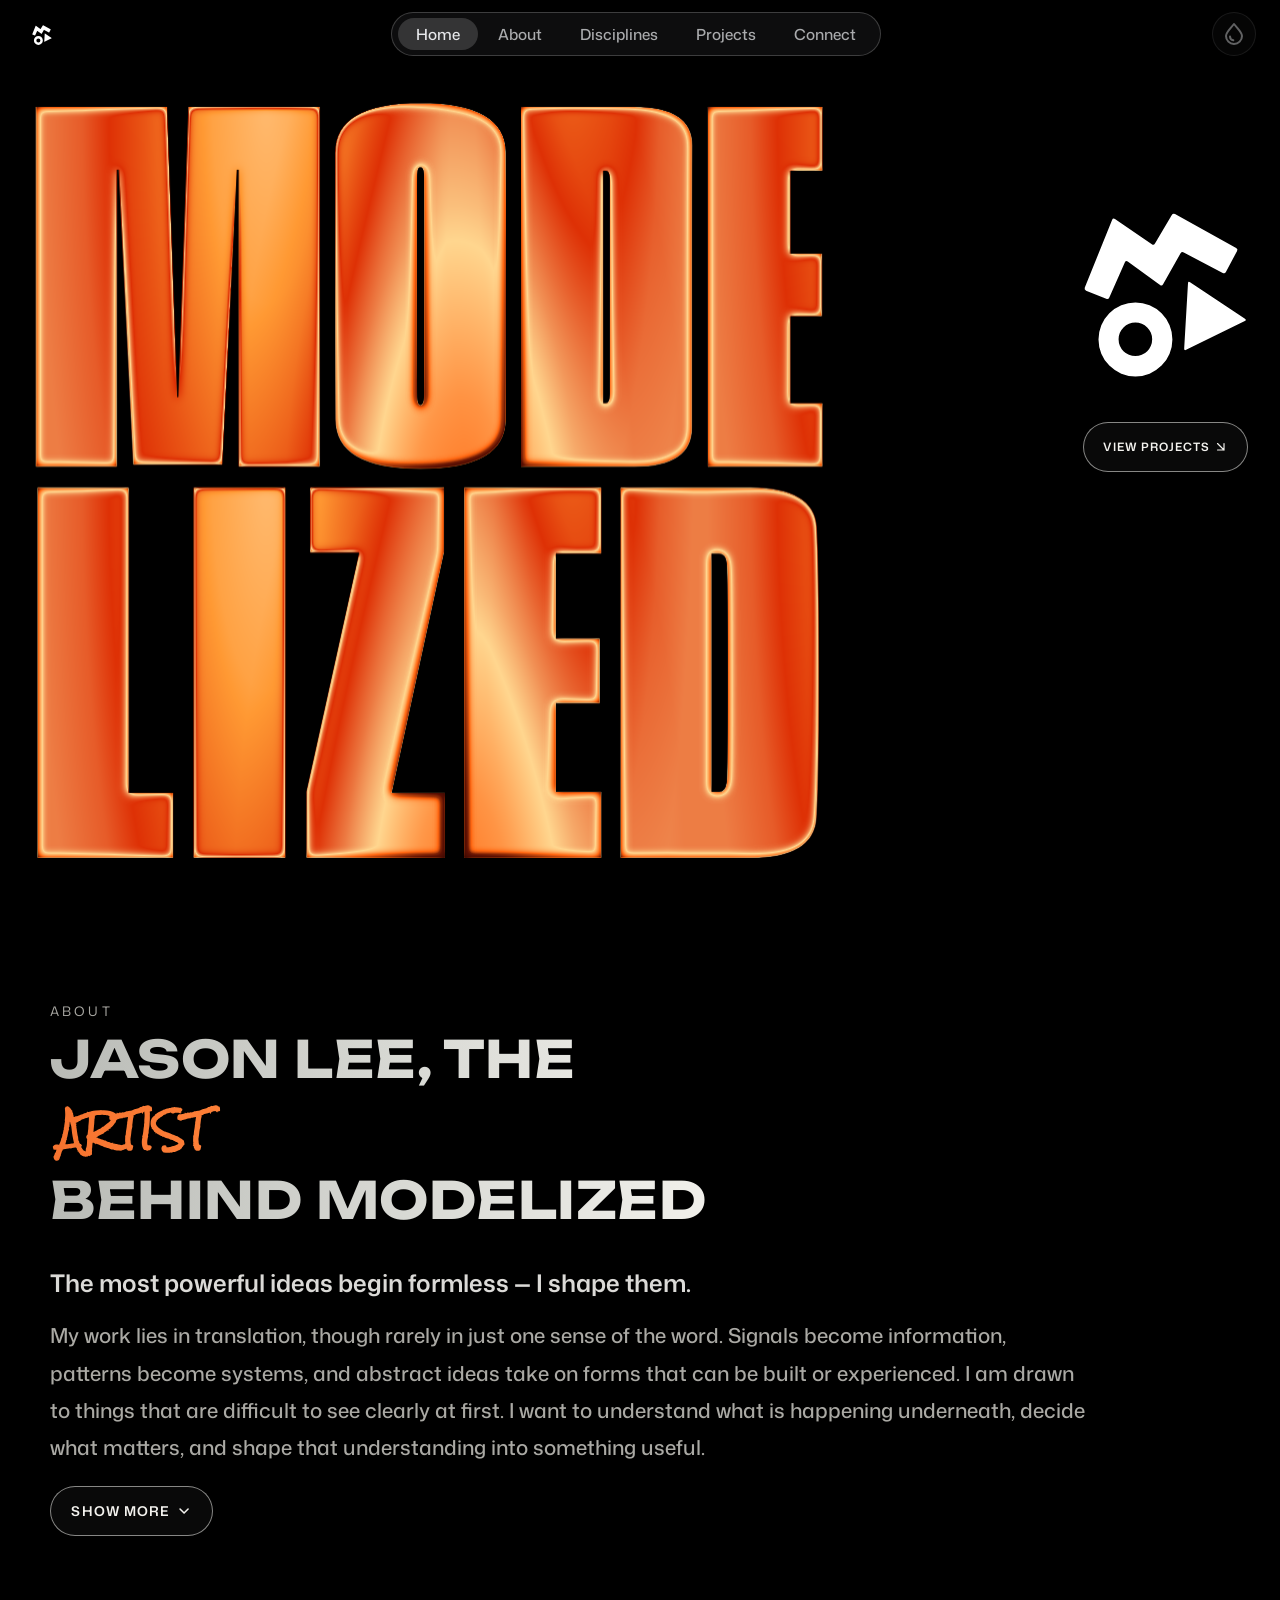
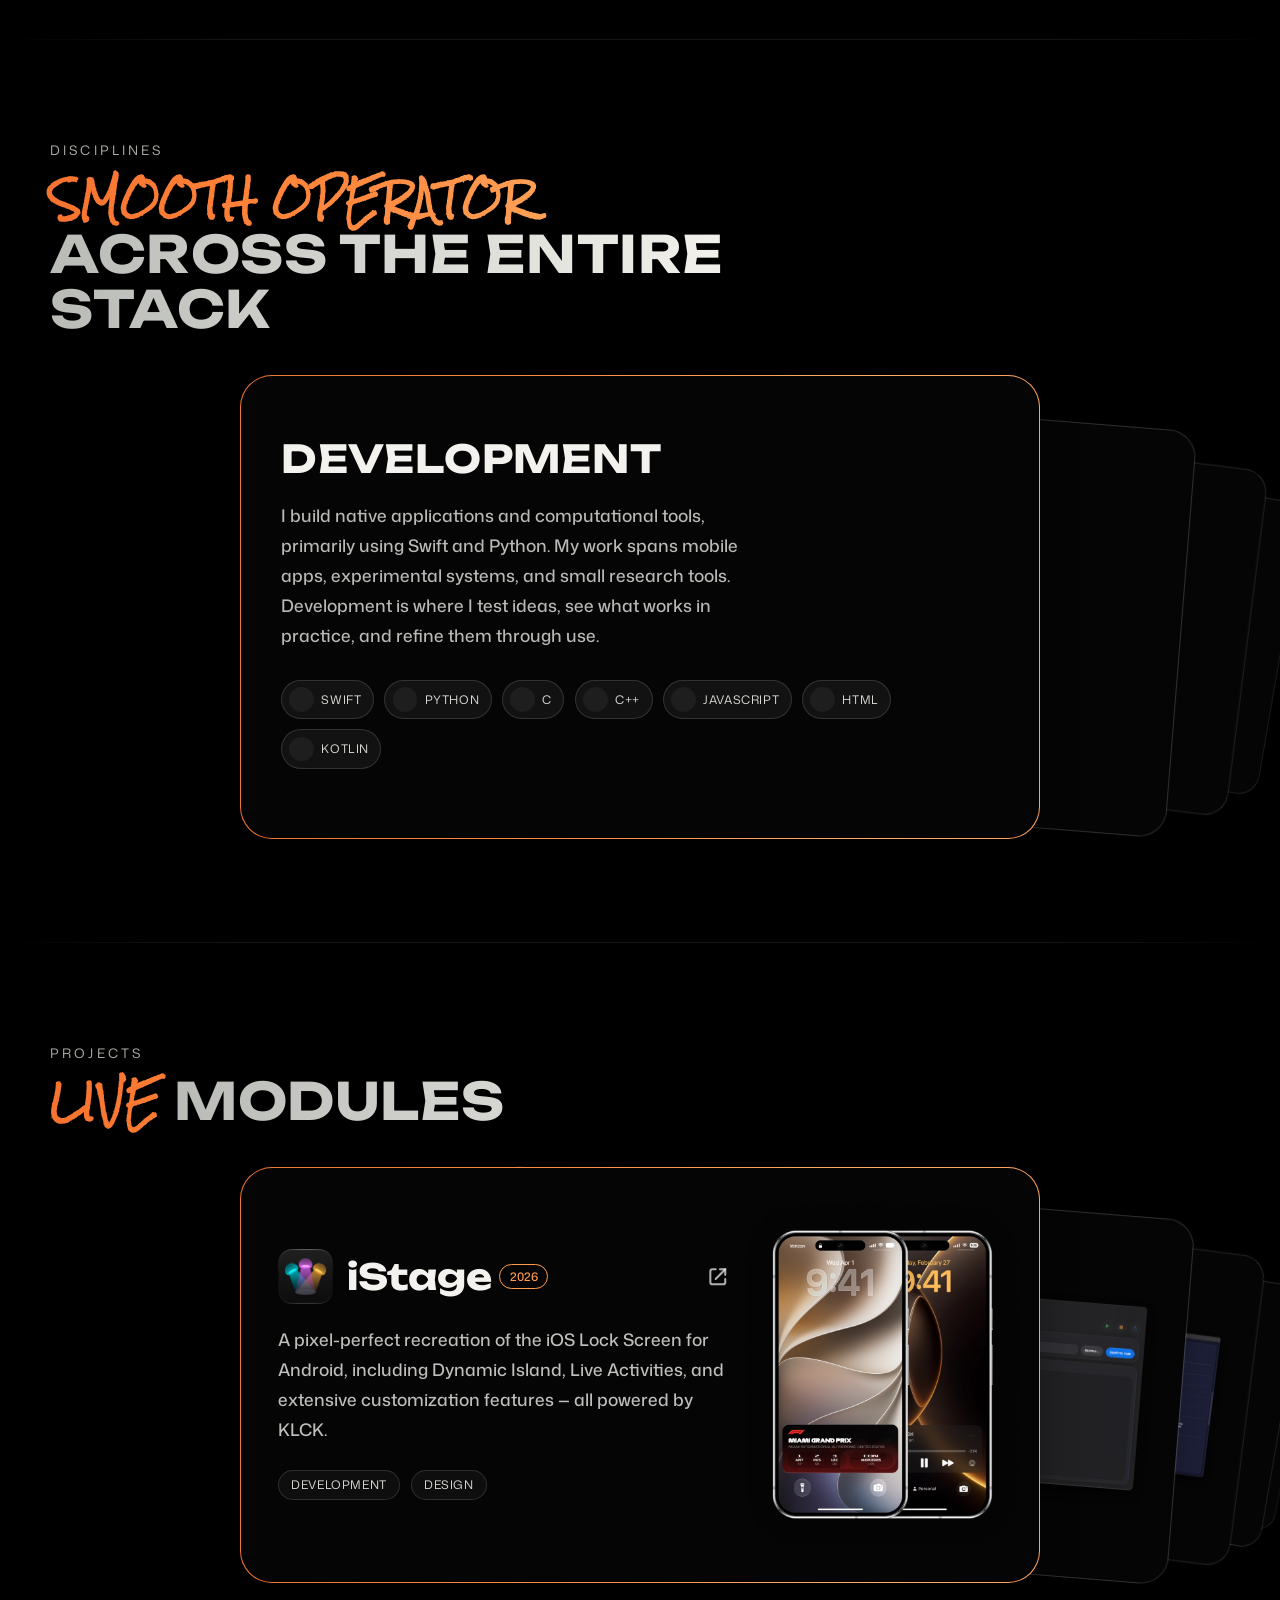
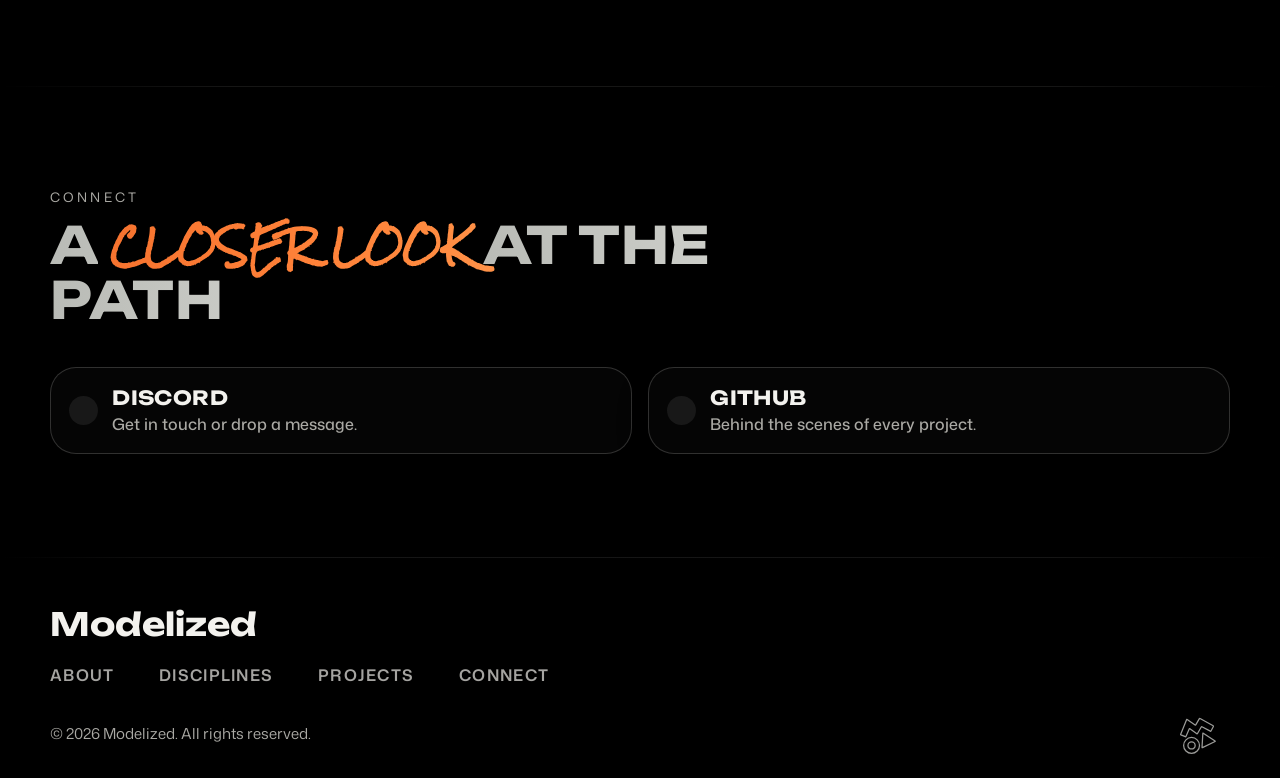
==== commit 26dfac8c: "Fix portfolio loading and navigation fades" ====
--- a/docs/index.html
+++ b/docs/index.html
@@ -8,10 +8,10 @@
   <link rel="preconnect" href="https://fonts.googleapis.com">
   <link rel="preconnect" href="https://fonts.gstatic.com" crossorigin>
   <link href="https://fonts.googleapis.com/css2?family=Anybody:wdth,wght@50..150,100..900&amp;family=Mona+Sans:wght@400;500;600;700&amp;family=Rock+Salt&amp;family=Unbounded:wght@500;700;800&amp;display=swap" rel="stylesheet">
-  <link rel="stylesheet" href="assets/css/style.css?v=20261015c">
+  <link rel="stylesheet" href="assets/css/style.css?v=20261113d">
   <link rel="stylesheet" href="assets/css/components/navigation.css?v=20261015c">
   <link rel="stylesheet" href="assets/css/components/sections.css?v=20261003h">
-  <link rel="stylesheet" href="assets/css/components/typography.css?v=20261007e">
+  <link rel="stylesheet" href="assets/css/components/typography.css?v=20261113d">
   <link rel="stylesheet" href="assets/css/components/glyph-story.css?v=20261015b">
   <link rel="stylesheet" href="assets/css/components/hero-material.css?v=20261007e">
   <link rel="stylesheet" href="assets/css/components/texture-control.css?v=20261013r">
@@ -438,6 +438,6 @@
 
   <div id="footer-slot"></div>
 
-  <script type="module" src="assets/js/shell.js?v=20261015c"></script>
+  <script type="module" src="assets/js/shell.js?v=20261113d"></script>
 </body>
 </html>
--- a/docs/assets/css/style.css
+++ b/docs/assets/css/style.css
@@ -91,11 +91,13 @@
   overflow: hidden;
 }
 
-html.site-boot-pending .nav-menu-blur,
-html.site-boot-pending .site-nav,
-html.site-boot-pending .page-wrap,
-html.site-boot-pending #footer-slot {
+html.site-boot-pending:not(.site-loader-releasing) .nav-menu-blur,
+html.site-boot-pending:not(.site-loader-releasing) .site-nav,
+html.site-boot-pending:not(.site-loader-releasing) .page-wrap,
+html.site-boot-pending:not(.site-loader-releasing) #footer-slot {
   opacity: 0 !important;
+}
+html.site-boot-pending :is(.nav-menu-blur, .site-nav, .page-wrap, #footer-slot) {
   pointer-events: none !important;
 }
 
@@ -110,23 +112,21 @@
   padding: max(env(safe-area-inset-top, 0px), 1.5rem) max(env(safe-area-inset-right, 0px), 1.5rem)
     max(env(safe-area-inset-bottom, 0px), 1.5rem) max(env(safe-area-inset-left, 0px), 1.5rem);
   color: var(--text);
-  background: transparent;
+  background: #000;
   opacity: 0;
   visibility: hidden;
   pointer-events: none;
-  transition:
-    opacity 420ms cubic-bezier(0.22, 1, 0.36, 1),
-    visibility 0s linear 420ms;
-}
-
-html.site-loader-visible .site-loader {
+}
+
+html.site-boot-pending .site-loader {
   opacity: 1;
   visibility: visible;
-  transition-delay: 0s, 0s;
+  pointer-events: auto;
 }
 
 html.site-loader-releasing .site-loader {
   opacity: 0;
+  transition: opacity 420ms cubic-bezier(0.22, 1, 0.36, 1);
 }
 
 .site-loader__content {
@@ -136,6 +136,16 @@
   align-items: center;
   justify-content: center;
   gap: clamp(0.82rem, 2.4vw, 1.1rem);
+  opacity: 0;
+  transition: opacity 420ms cubic-bezier(0.22, 1, 0.36, 1);
+}
+
+html.site-loader-visible .site-loader__content {
+  opacity: 1;
+}
+
+@media (prefers-reduced-motion: reduce) {
+  .site-loader__content { transition: none; }
 }
 
 .site-loader__logo {
@@ -225,9 +235,7 @@
 }
 
 .site-nav {
-  transition:
-    opacity 920ms cubic-bezier(0.22, 1, 0.36, 1),
-    transform 1080ms cubic-bezier(0.16, 1, 0.3, 1);
+  transition: transform 1080ms cubic-bezier(0.16, 1, 0.3, 1);
   position: relative;
   inset: auto;
   z-index: 900;
--- a/docs/assets/css/components/typography.css
+++ b/docs/assets/css/components/typography.css
@@ -510,12 +510,15 @@
   transition: opacity 220ms linear !important;
 }
 
-.js body.hero-handoff .site-nav,
-.js body.hero-ready .site-nav {
-  animation: hero-nav-arrival 520ms ease 260ms both;
+.js body:is(.hero-handoff, .hero-ready) .site-nav :is(.brand, .menu.desktop, .nav-texture-control, .nav-toggle) {
+  /* Fade each glass surface directly so ancestors do not isolate its backdrop. */
+  animation: hero-nav-arrival 520ms ease 260ms backwards;
 }
 
 .js body.page-home:not(.hero-handoff):not(.hero-ready) .site-nav {
+  visibility: hidden;
+}
+.js body.page-home:not(.hero-handoff):not(.hero-ready) .site-nav :is(.brand, .menu.desktop, .nav-texture-control, .nav-toggle) {
   opacity: 0;
 }
 
@@ -565,10 +568,6 @@
 @keyframes hero-nav-arrival {
   from {
     opacity: 0;
-  }
-
-  to {
-    opacity: 1;
   }
 }
 
@@ -872,11 +871,14 @@
   .hero-brand-lockup,
   .hero-intro-grid,
   .hero-brand-lockup .hero-fit-word,
-  .hero-project-link,
-  .site-nav {
+  .hero-project-link {
     opacity: 1 !important;
     animation: none !important;
     transition: none !important;
+  }
+
+  .site-nav :is(.brand, .menu.desktop, .nav-texture-control, .nav-toggle) {
+    animation: none !important;
   }
 
   .hero-metal {
